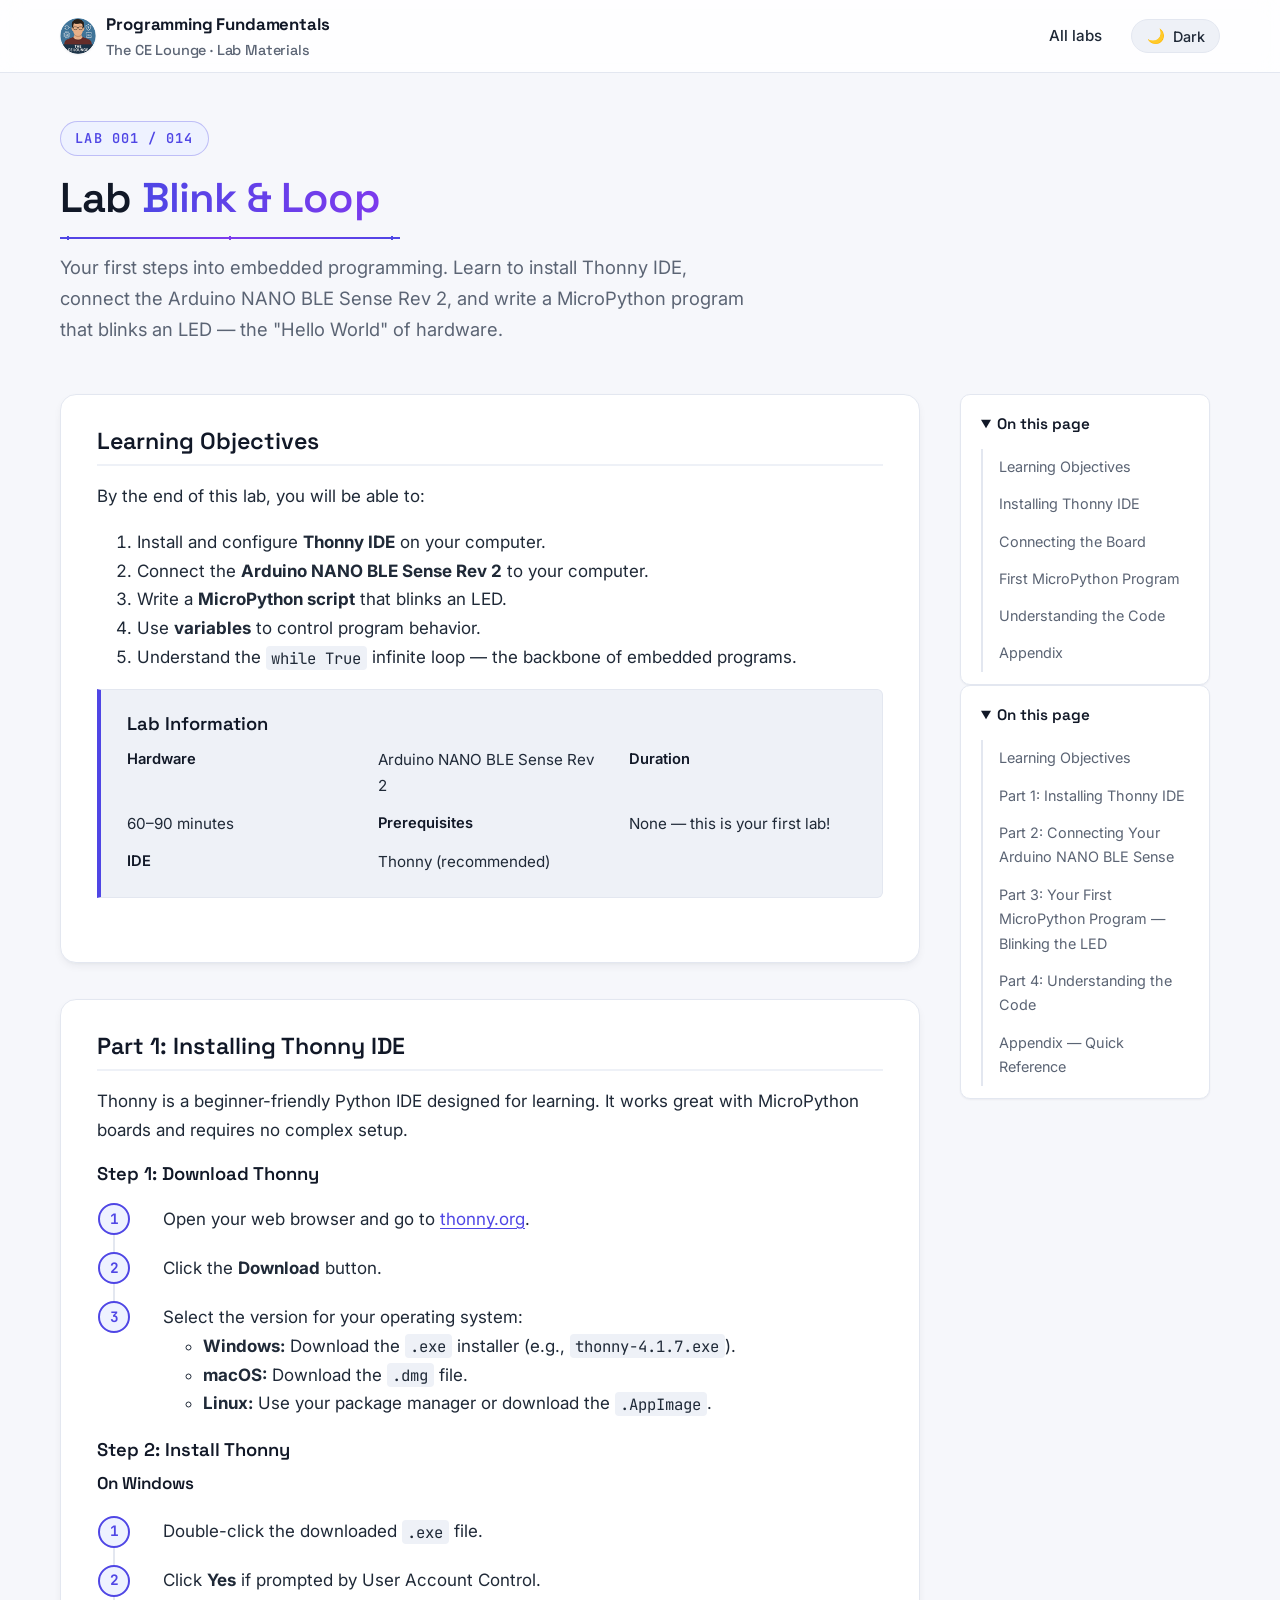
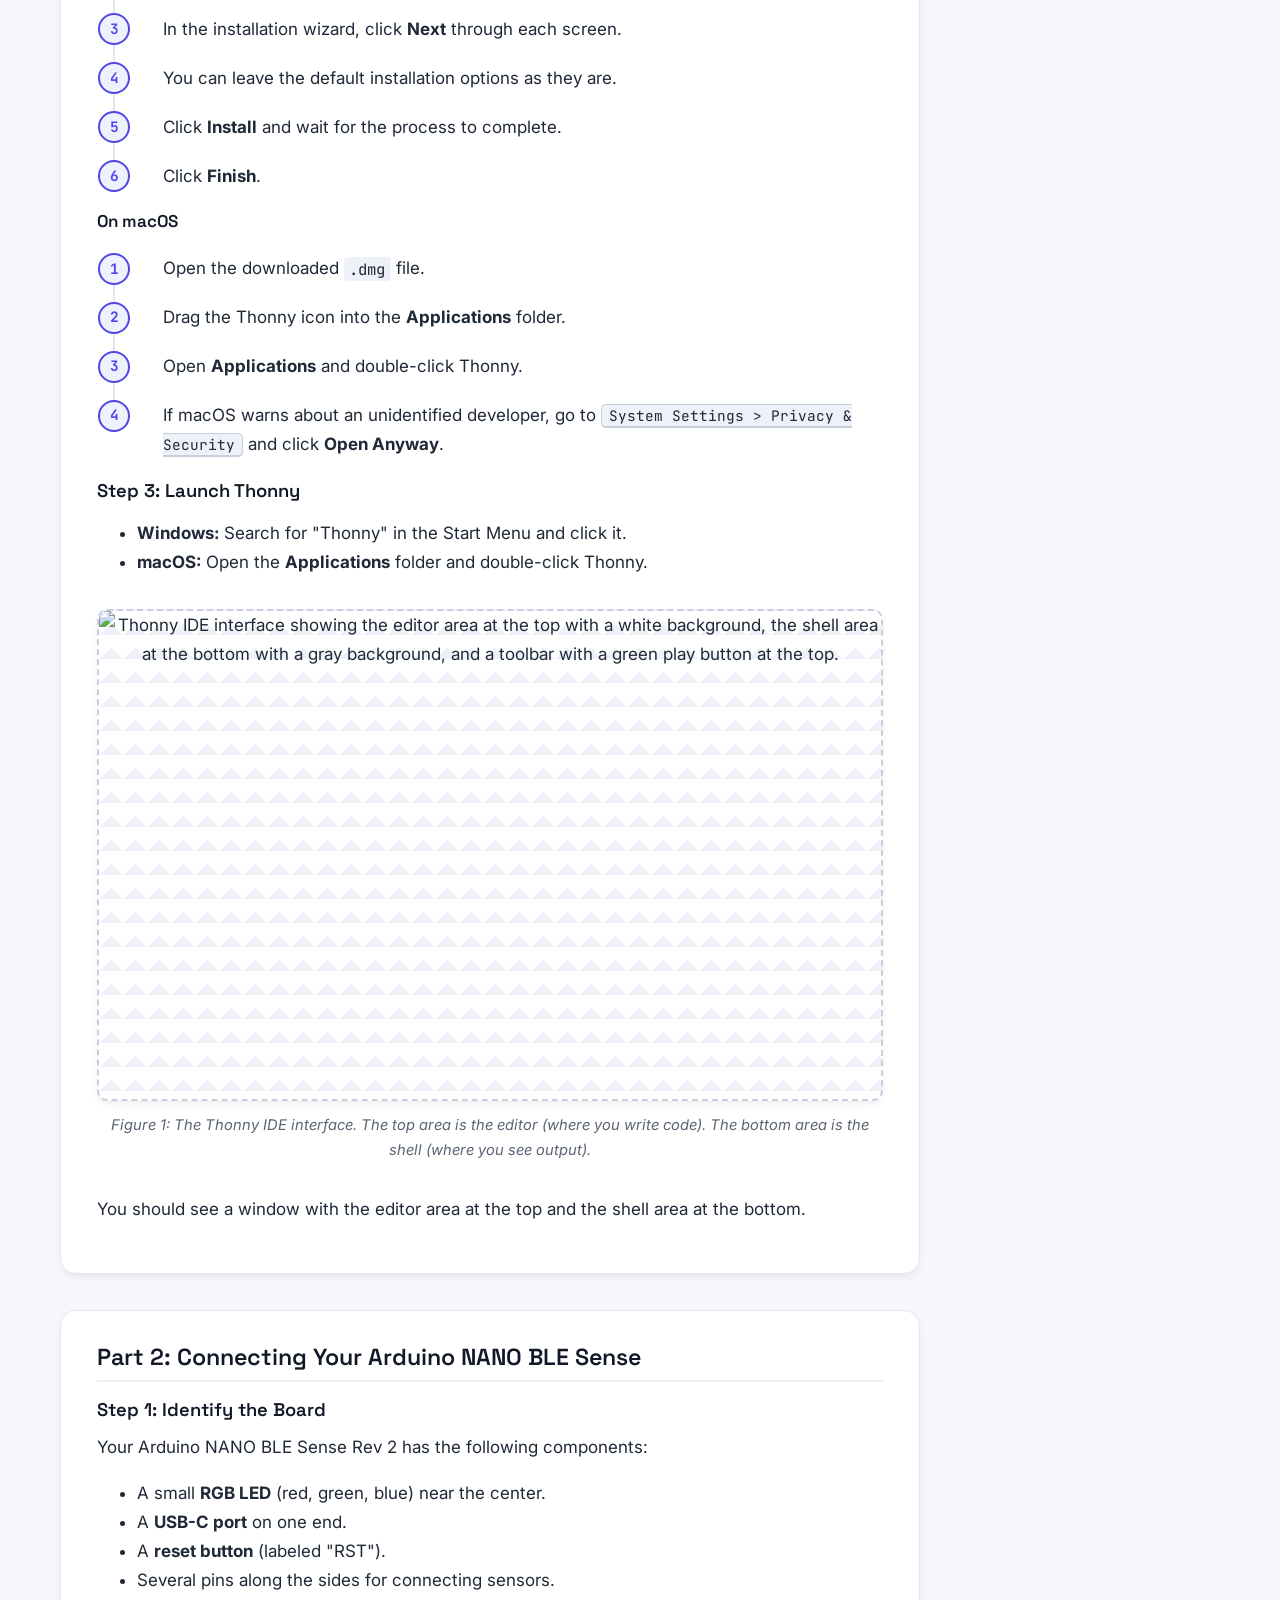
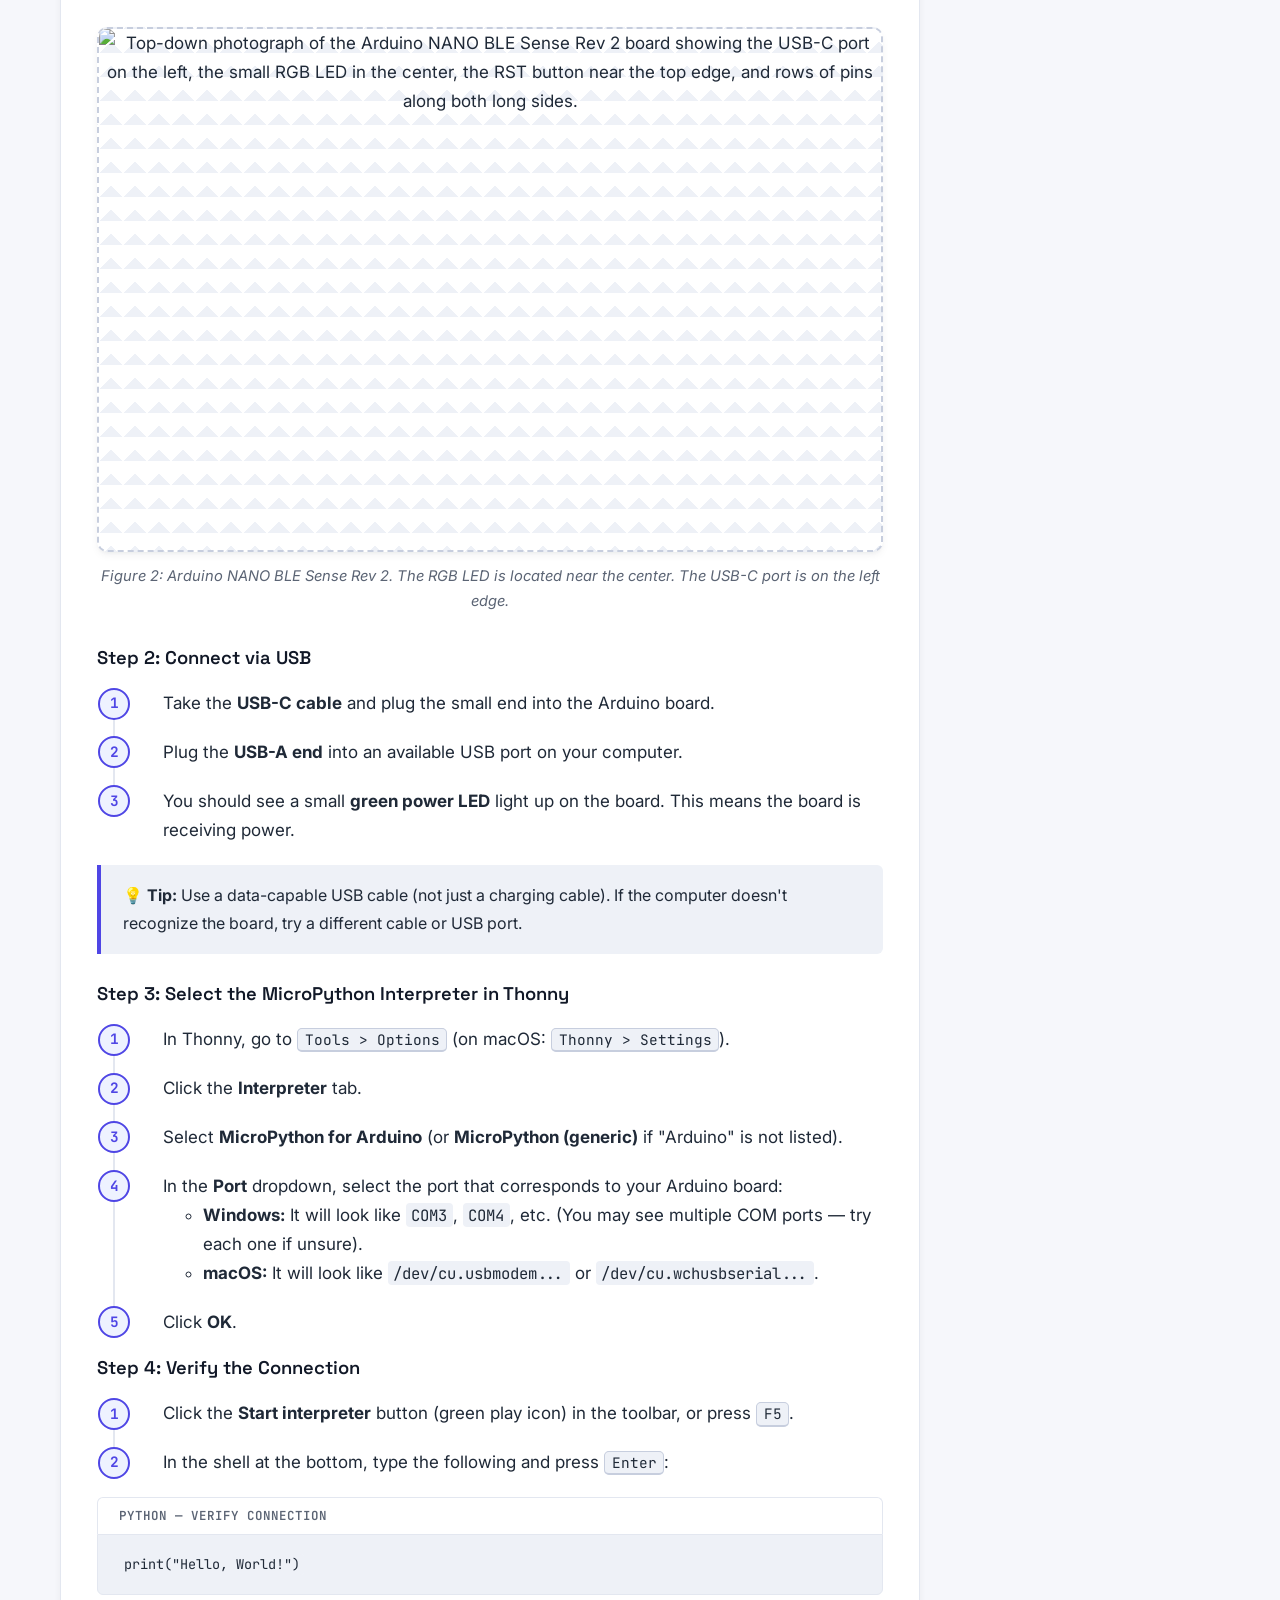
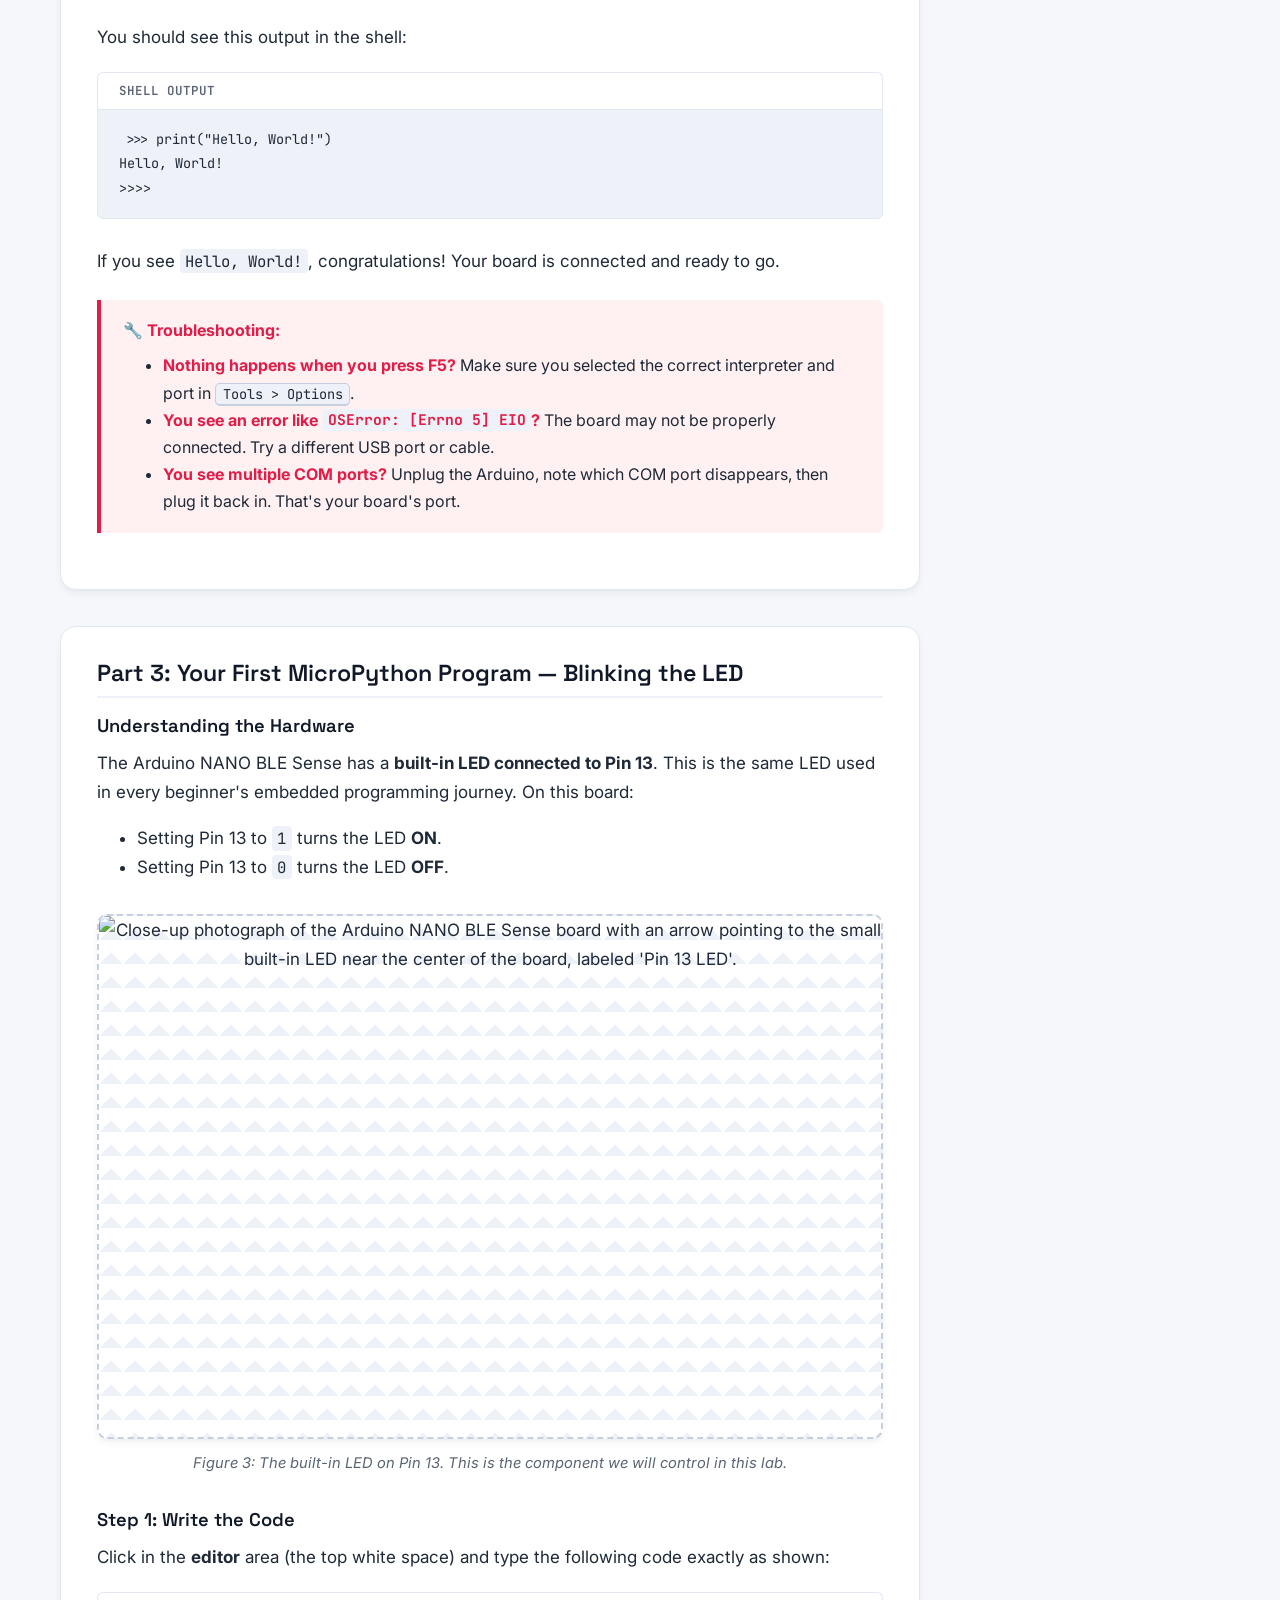
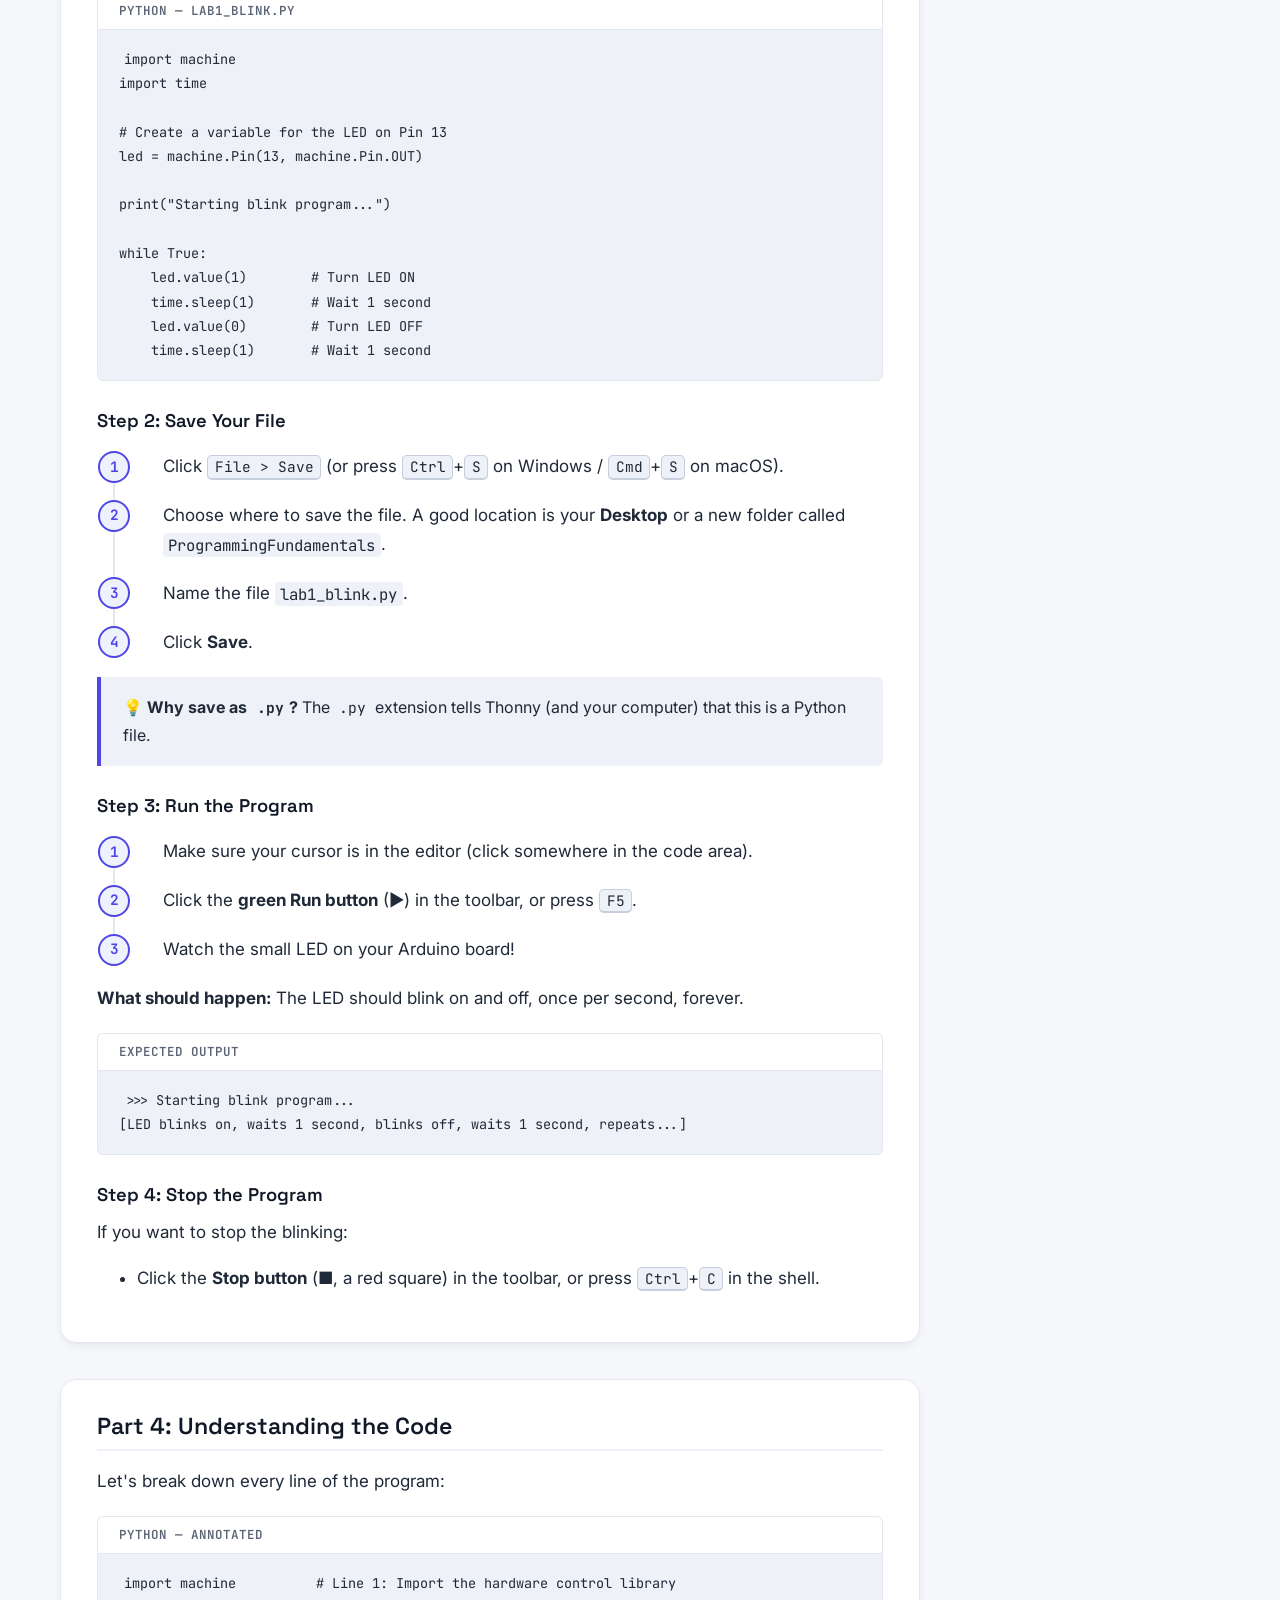
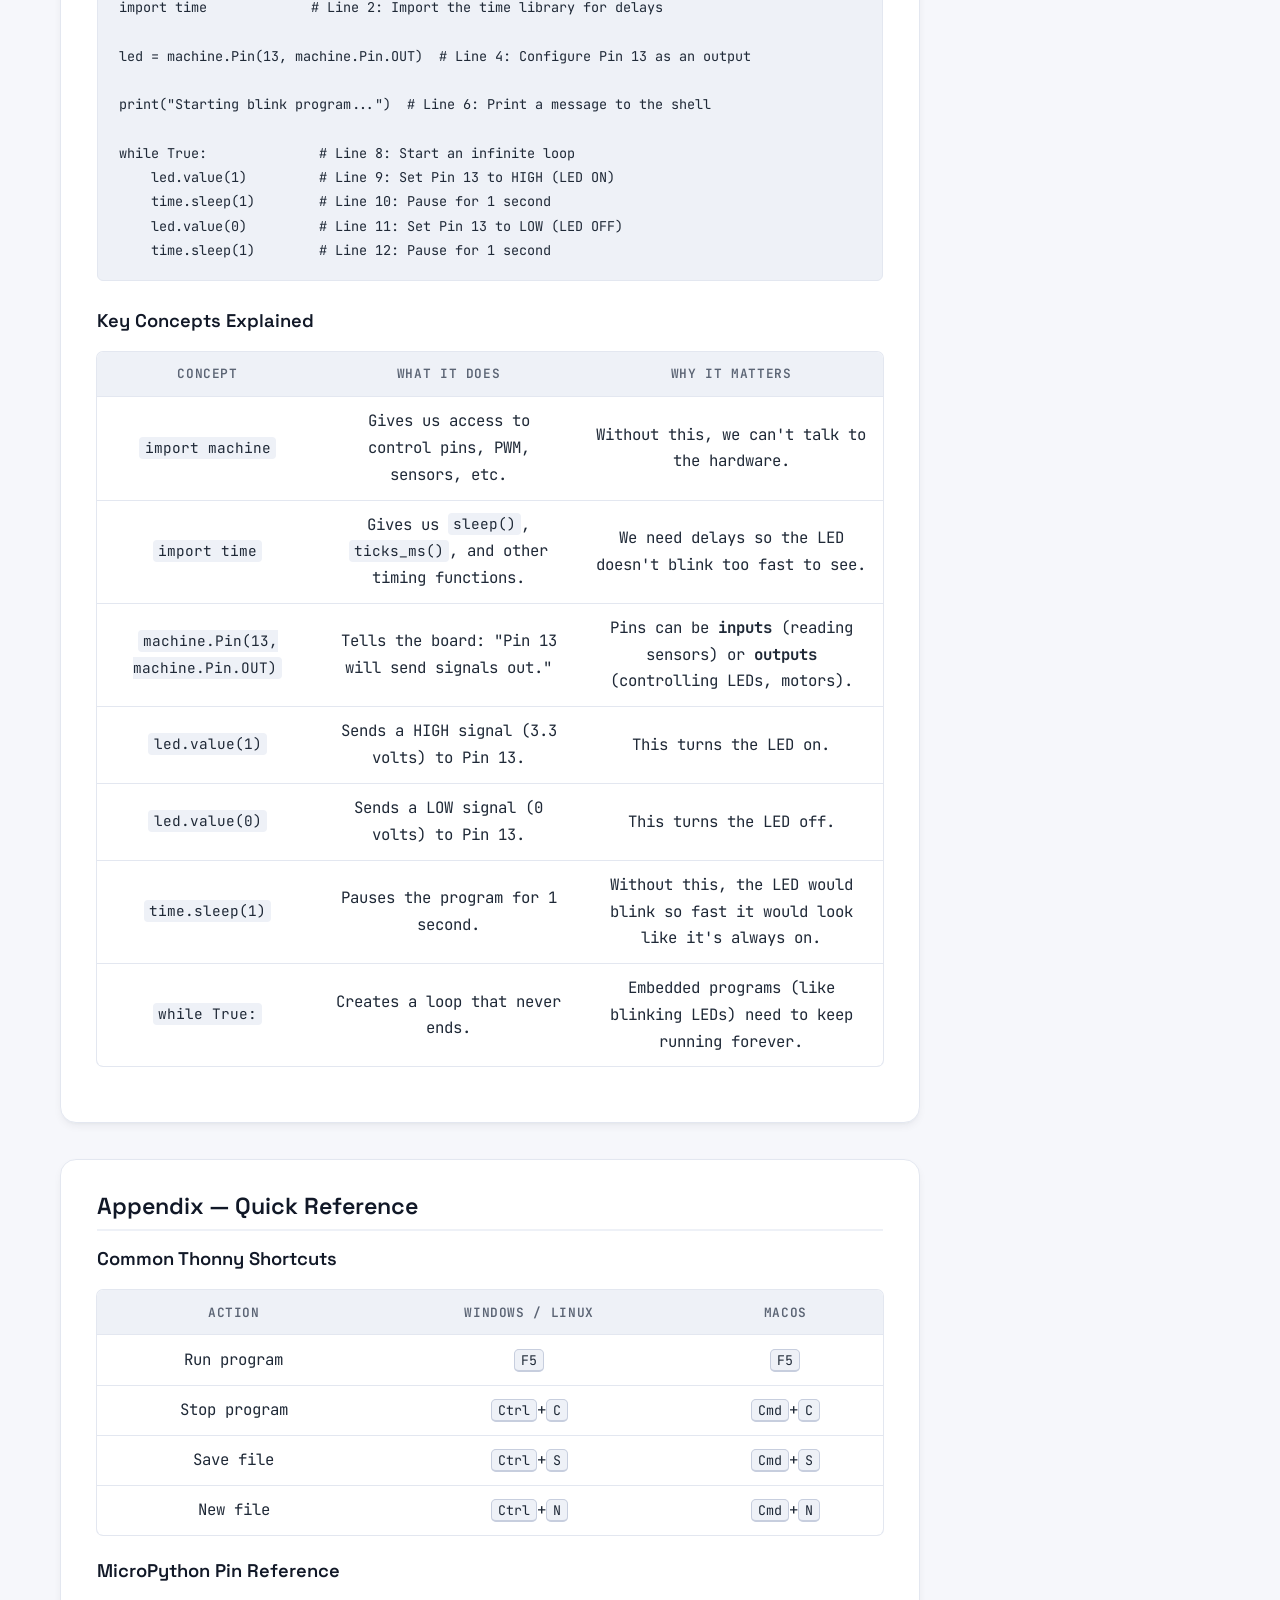
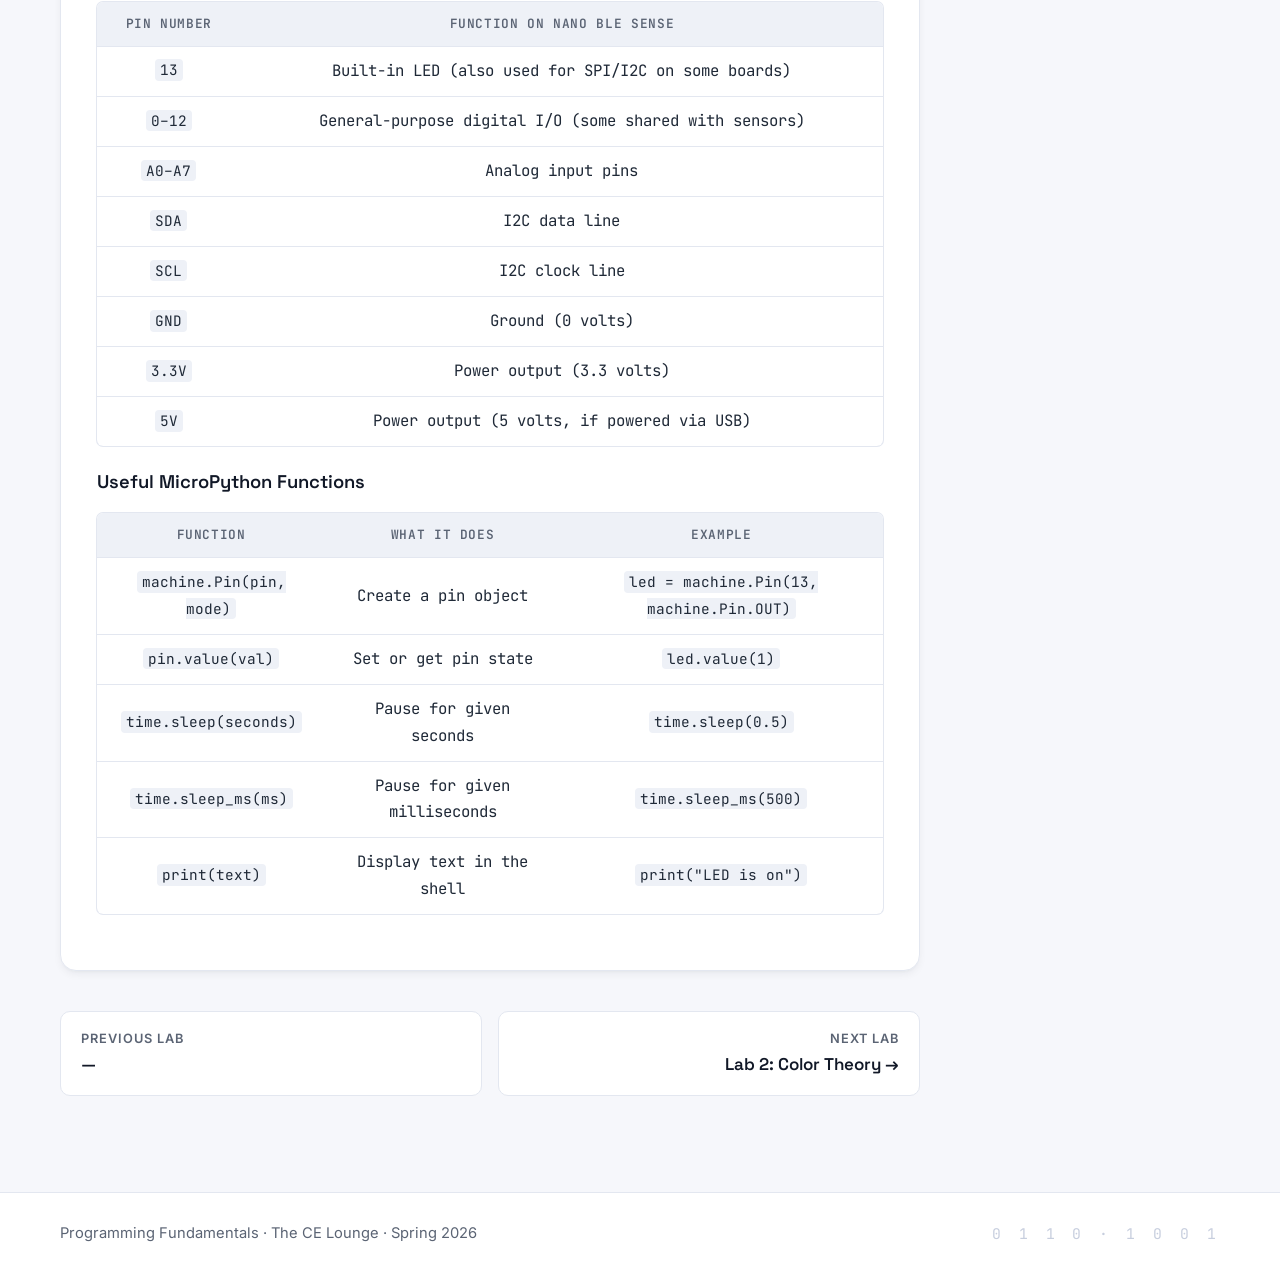
==== lessons/lab01-blink-loop/index.html @ d486a9f6 "Add files via upload" ====
<!DOCTYPE html>
<html lang="en">
<head>
    <meta charset="UTF-8">
    <meta name="viewport" content="width=device-width, initial-scale=1.0">

    <!-- PAGE METADATA — Edit these for each lab -->
    <title>Lab 1: Blink & Loop · Programming Fundamentals</title>
    <meta name="description" content="Learn to install Thonny IDE, connect the Arduino NANO BLE Sense, and write your first MicroPython program to blink an LED.">

    <!-- FONTS — Same as course site -->
    <link rel="icon" type="image/png" href="../../assets/images/favicon-32.png" sizes="32x32">
    <link rel="icon" type="image/png" href="../../assets/images/favicon-16.png" sizes="16x16">
    <link rel="apple-touch-icon" href="../../assets/images/apple-touch-icon.png">
    <link rel="preconnect" href="https://fonts.googleapis.com">
    <link rel="preconnect" href="https://fonts.gstatic.com" crossorigin>
    <link href="https://fonts.googleapis.com/css2?family=Space+Grotesk:wght@500;600;700&family=Inter:wght@400;500;600;700&family=JetBrains+Mono:wght@400;500;700&display=swap" rel="stylesheet">

    <!-- COURSE STYLESHEET — Two levels up from this file -->
    <link rel="stylesheet" href="../../assets/css/site.css">

    <!-- LAB-SPECIFIC STYLES — For images, videos, and lab-specific components -->
    <link rel="stylesheet" href="../../assets/css/lab-common.css">
    <link rel="stylesheet" href="lab-styles.css">

    <!-- COURSE SCRIPTS — Dark mode, TOC, scroll spy -->
    <script src="../../assets/js/site.js" defer></script>

    <!-- LAB-SPECIFIC SCRIPT — For interactive exercises -->
    <script src="../../assets/js/lab-common.js" defer></script>
</head>
<body>
    <!-- SKIP LINK — First focusable element for keyboard/screenreader users -->
    <a class="skip-link" href="#main-content">Skip to main content</a>

    <!-- SITE HEADER — Course branding and navigation -->
    <header class="site-header" role="banner">
        <div class="header-inner">
            <a class="brand" href="../../index.html" aria-label="Programming Fundamentals — Home">
                <img class="brand-mark" src="../../assets/images/logo-mark-64.png" alt="" width="36" height="36">
                <span>Programming Fundamentals<span class="brand-course">The CE Lounge · Lab Materials</span></span>
            </a>
            <nav class="site-nav" aria-label="Course">
                <ul>
                    <li><a href="../../index.html">All labs</a></li>
                </ul>
            </nav>
            <button type="button" class="theme-toggle" aria-pressed="false" aria-label="Switch to dark theme">🌙<span class="theme-label">Dark</span></button>
        </div>
    </header>

    <!-- HERO SECTION — Lesson title and introduction -->
    <div class="hero">
        <p class="eyebrow">
            <span aria-hidden="true">Lab 001 / 014</span>
            <span class="sr-only">Lab 1 of 14</span>
        </p>
        <h1>Lab <span class="accent">Blink &amp; Loop</span></h1>
        <hr class="trace-rule" aria-hidden="true">
        <p class="lede">Your first steps into embedded programming. Learn to install Thonny IDE, connect the Arduino NANO BLE Sense Rev 2, and write a MicroPython program that blinks an LED — the "Hello World" of hardware.</p>
    </div>

    <!-- MAIN PAGE GRID — Content + Table of Contents -->
    <div class="page-grid">
        <main id="main-content" class="content">

            <!-- ============================================================ -->
            <!-- SECTION 1: LEARNING OBJECTIVES                               -->
            <!-- ============================================================ -->
            <section id="objectives" class="section" aria-labelledby="objectives-heading">
                <h2 id="objectives-heading">Learning Objectives</h2>
                <p>By the end of this lab, you will be able to:</p>
                <ol>
                    <li>Install and configure <strong>Thonny IDE</strong> on your computer.</li>
                    <li>Connect the <strong>Arduino NANO BLE Sense Rev 2</strong> to your computer.</li>
                    <li>Write a <strong>MicroPython script</strong> that blinks an LED.</li>
                    <li>Use <strong>variables</strong> to control program behavior.</li>
                    <li>Understand the <code>while True</code> infinite loop — the backbone of embedded programs.</li>
                </ol>

                <!-- LAB META INFO CARD -->
                <div class="example-card" role="note" aria-label="Lab information">
                    <h3 id="lab-meta-heading">Lab Information</h3>
                    <dl class="lab-meta-list">
                        <dt>Hardware</dt>
                        <dd>Arduino NANO BLE Sense Rev 2</dd>
                        <dt>Duration</dt>
                        <dd>60–90 minutes</dd>
                        <dt>Prerequisites</dt>
                        <dd>None — this is your first lab!</dd>
                        <dt>IDE</dt>
                        <dd>Thonny (recommended)</dd>
                    </dl>
                </div>
            </section>

            <!-- ============================================================ -->
            <!-- SECTION 2: INSTALLING THONNY IDE                             -->
            <!-- ============================================================ -->
            <section id="install-thonny" class="section" aria-labelledby="install-heading">
                <h2 id="install-heading">Part 1: Installing Thonny IDE</h2>
                <p>Thonny is a beginner-friendly Python IDE designed for learning. It works great with MicroPython boards and requires no complex setup.</p>

                <h3 id="download-thonny">Step 1: Download Thonny</h3>
                <ol class="steps">
                    <li>Open your web browser and go to <a href="https://thonny.org/" target="_blank" rel="noopener noreferrer">thonny.org<span class="sr-only"> (opens in a new window)</span></a>.</li>
                    <li>Click the <strong>Download</strong> button.</li>
                    <li>Select the version for your operating system:
                        <ul>
                            <li><strong>Windows:</strong> Download the <code>.exe</code> installer (e.g., <code>thonny-4.1.7.exe</code>).</li>
                            <li><strong>macOS:</strong> Download the <code>.dmg</code> file.</li>
                            <li><strong>Linux:</strong> Use your package manager or download the <code>.AppImage</code>.</li>
                        </ul>
                    </li>
                </ol>

                <h3 id="install-thonny-steps">Step 2: Install Thonny</h3>

                <h4 id="install-windows">On Windows</h4>
                <ol class="steps">
                    <li>Double-click the downloaded <code>.exe</code> file.</li>
                    <li>Click <strong>Yes</strong> if prompted by User Account Control.</li>
                    <li>In the installation wizard, click <strong>Next</strong> through each screen.</li>
                    <li>You can leave the default installation options as they are.</li>
                    <li>Click <strong>Install</strong> and wait for the process to complete.</li>
                    <li>Click <strong>Finish</strong>.</li>
                </ol>

                <h4 id="install-macos">On macOS</h4>
                <ol class="steps">
                    <li>Open the downloaded <code>.dmg</code> file.</li>
                    <li>Drag the Thonny icon into the <strong>Applications</strong> folder.</li>
                    <li>Open <strong>Applications</strong> and double-click Thonny.</li>
                    <li>If macOS warns about an unidentified developer, go to <span class="ui-path">System Settings &gt; Privacy &amp; Security</span> and click <strong>Open Anyway</strong>.</li>
                </ol>

                <h3 id="launch-thonny">Step 3: Launch Thonny</h3>
                <ul>
                    <li><strong>Windows:</strong> Search for "Thonny" in the Start Menu and click it.</li>
                    <li><strong>macOS:</strong> Open the <strong>Applications</strong> folder and double-click Thonny.</li>
                </ul>

                <!-- IMAGE PROVISION: Thonny IDE screenshot -->
                <figure class="lab-figure" role="group" aria-labelledby="thonny-screenshot-caption">
                    <img src="" data-suggested-filename="assets/images/thonny-interface.png" 
                         alt="Thonny IDE interface showing the editor area at the top with a white background, the shell area at the bottom with a gray background, and a toolbar with a green play button at the top."
                         width="800" height="500"
                         loading="lazy">
                    <figcaption id="thonny-screenshot-caption">
                        Figure 1: The Thonny IDE interface. The top area is the editor (where you write code). The bottom area is the shell (where you see output).
                    </figcaption>
                </figure>

                <p>You should see a window with the editor area at the top and the shell area at the bottom.</p>
            </section>

            <!-- ============================================================ -->
            <!-- SECTION 3: CONNECTING THE ARDUINO BOARD                      -->
            <!-- ============================================================ -->
            <section id="connect-board" class="section" aria-labelledby="connect-heading">
                <h2 id="connect-heading">Part 2: Connecting Your Arduino NANO BLE Sense</h2>

                <h3 id="identify-board">Step 1: Identify the Board</h3>
                <p>Your Arduino NANO BLE Sense Rev 2 has the following components:</p>
                <ul>
                    <li>A small <strong>RGB LED</strong> (red, green, blue) near the center.</li>
                    <li>A <strong>USB-C port</strong> on one end.</li>
                    <li>A <strong>reset button</strong> (labeled "RST").</li>
                    <li>Several pins along the sides for connecting sensors.</li>
                </ul>

                <!-- IMAGE PROVISION: Arduino board photo -->
                <figure class="lab-figure" role="group" aria-labelledby="board-photo-caption">
                    <img src="" data-suggested-filename="assets/images/arduino-nano-ble-sense.jpg" 
                         alt="Top-down photograph of the Arduino NANO BLE Sense Rev 2 board showing the USB-C port on the left, the small RGB LED in the center, the RST button near the top edge, and rows of pins along both long sides."
                         width="600" height="400"
                         loading="lazy">
                    <figcaption id="board-photo-caption">
                        Figure 2: Arduino NANO BLE Sense Rev 2. The RGB LED is located near the center. The USB-C port is on the left edge.
                    </figcaption>
                </figure>

                <h3 id="connect-usb">Step 2: Connect via USB</h3>
                <ol class="steps">
                    <li>Take the <strong>USB-C cable</strong> and plug the small end into the Arduino board.</li>
                    <li>Plug the <strong>USB-A end</strong> into an available USB port on your computer.</li>
                    <li>You should see a small <strong>green power LED</strong> light up on the board. This means the board is receiving power.</li>
                </ol>

                <!-- TIP CALLOUT -->
                <div class="instructions" role="note" aria-label="Tip">
                    <strong>💡 Tip:</strong> Use a data-capable USB cable (not just a charging cable). If the computer doesn't recognize the board, try a different cable or USB port.
                </div>

                <h3 id="select-interpreter">Step 3: Select the MicroPython Interpreter in Thonny</h3>
                <ol class="steps">
                    <li>In Thonny, go to <span class="ui-path">Tools &gt; Options</span> (on macOS: <span class="ui-path">Thonny &gt; Settings</span>).</li>
                    <li>Click the <strong>Interpreter</strong> tab.</li>
                    <li>Select <strong>MicroPython for Arduino</strong> (or <strong>MicroPython (generic)</strong> if "Arduino" is not listed).</li>
                    <li>In the <strong>Port</strong> dropdown, select the port that corresponds to your Arduino board:
                        <ul>
                            <li><strong>Windows:</strong> It will look like <code>COM3</code>, <code>COM4</code>, etc. (You may see multiple COM ports — try each one if unsure).</li>
                            <li><strong>macOS:</strong> It will look like <code>/dev/cu.usbmodem...</code> or <code>/dev/cu.wchusbserial...</code>.</li>
                        </ul>
                    </li>
                    <li>Click <strong>OK</strong>.</li>
                </ol>

                <h3 id="verify-connection">Step 4: Verify the Connection</h3>
                <ol class="steps">
                    <li>Click the <strong>Start interpreter</strong> button (green play icon) in the toolbar, or press <span class="kbd">F5</span>.</li>
                    <li>In the shell at the bottom, type the following and press <span class="kbd">Enter</span>:</li>
                </ol>

                <!-- CODE BLOCK: Verification test -->
                <div class="code-block">
                    <span class="code-caption">Python — Verify Connection</span>
                    <pre><code>print("Hello, World!")</code></pre>
                </div>

                <p>You should see this output in the shell:</p>

                <div class="code-block">
                    <span class="code-caption">Shell Output</span>
                    <pre><code>>>> print("Hello, World!")
Hello, World!
>>>></code></pre>
                </div>

                <p>If you see <code>Hello, World!</code>, congratulations! Your board is connected and ready to go.</p>

                <!-- TROUBLESHOOTING CALLOUT -->
                <div class="callout-warning" role="alert" aria-label="Troubleshooting tips">
                    <strong>🔧 Troubleshooting:</strong>
                    <ul style="margin-top: 0.5rem; margin-bottom: 0;">
                        <li><strong>Nothing happens when you press F5?</strong> Make sure you selected the correct interpreter and port in <span class="ui-path">Tools &gt; Options</span>.</li>
                        <li><strong>You see an error like <code>OSError: [Errno 5] EIO</code>?</strong> The board may not be properly connected. Try a different USB port or cable.</li>
                        <li><strong>You see multiple COM ports?</strong> Unplug the Arduino, note which COM port disappears, then plug it back in. That's your board's port.</li>
                    </ul>
                </div>
            </section>

            <!-- ============================================================ -->
            <!-- SECTION 4: YOUR FIRST MICROPYTHON PROGRAM                    -->
            <!-- ============================================================ -->
            <section id="first-program" class="section" aria-labelledby="first-program-heading">
                <h2 id="first-program-heading">Part 3: Your First MicroPython Program — Blinking the LED</h2>

                <h3 id="understand-hardware">Understanding the Hardware</h3>
                <p>The Arduino NANO BLE Sense has a <strong>built-in LED connected to Pin 13</strong>. This is the same LED used in every beginner's embedded programming journey. On this board:</p>
                <ul>
                    <li>Setting Pin 13 to <code>1</code> turns the LED <strong>ON</strong>.</li>
                    <li>Setting Pin 13 to <code>0</code> turns the LED <strong>OFF</strong>.</li>
                </ul>

                <!-- IMAGE PROVISION: Pin 13 LED location -->
                <figure class="lab-figure" role="group" aria-labelledby="led-pin-caption">
                    <img src="" data-suggested-filename="assets/images/led-pin13-closeup.jpg" 
                         alt="Close-up photograph of the Arduino NANO BLE Sense board with an arrow pointing to the small built-in LED near the center of the board, labeled 'Pin 13 LED'."
                         width="600" height="400"
                         loading="lazy">
                    <figcaption id="led-pin-caption">
                        Figure 3: The built-in LED on Pin 13. This is the component we will control in this lab.
                    </figcaption>
                </figure>

                <h3 id="write-code">Step 1: Write the Code</h3>
                <p>Click in the <strong>editor</strong> area (the top white space) and type the following code exactly as shown:</p>

                <!-- CODE BLOCK: Basic blink program -->
                <div class="code-block">
                    <span class="code-caption">Python — lab1_blink.py</span>
                    <pre><code>import machine
import time

# Create a variable for the LED on Pin 13
led = machine.Pin(13, machine.Pin.OUT)

print("Starting blink program...")

while True:
    led.value(1)        # Turn LED ON
    time.sleep(1)       # Wait 1 second
    led.value(0)        # Turn LED OFF
    time.sleep(1)       # Wait 1 second</code></pre>
                </div>

                <h3 id="save-file">Step 2: Save Your File</h3>
                <ol class="steps">
                    <li>Click <span class="ui-path">File &gt; Save</span> (or press <span class="kbd">Ctrl</span>+<span class="kbd">S</span> on Windows / <span class="kbd">Cmd</span>+<span class="kbd">S</span> on macOS).</li>
                    <li>Choose where to save the file. A good location is your <strong>Desktop</strong> or a new folder called <code>ProgrammingFundamentals</code>.</li>
                    <li>Name the file <code>lab1_blink.py</code>.</li>
                    <li>Click <strong>Save</strong>.</li>
                </ol>

                <div class="instructions" role="note" aria-label="Why save as .py">
                    <strong>💡 Why save as <code>.py</code>?</strong> The <code>.py</code> extension tells Thonny (and your computer) that this is a Python file.
                </div>

                <h3 id="run-program">Step 3: Run the Program</h3>
                <ol class="steps">
                    <li>Make sure your cursor is in the editor (click somewhere in the code area).</li>
                    <li>Click the <strong>green Run button</strong> (▶) in the toolbar, or press <span class="kbd">F5</span>.</li>
                    <li>Watch the small LED on your Arduino board!</li>
                </ol>

                <p><strong>What should happen:</strong> The LED should blink on and off, once per second, forever.</p>

                <div class="code-block">
                    <span class="code-caption">Expected Output</span>
                    <pre><code>>>> Starting blink program...
[LED blinks on, waits 1 second, blinks off, waits 1 second, repeats...]</code></pre>
                </div>

                <h3 id="stop-program">Step 4: Stop the Program</h3>
                <p>If you want to stop the blinking:</p>
                <ul>
                    <li>Click the <strong>Stop button</strong> (■, a red square) in the toolbar, or press <span class="kbd">Ctrl</span>+<span class="kbd">C</span> in the shell.</li>
                </ul>
            </section>

            <!-- ============================================================ -->
            <!-- SECTION 5: UNDERSTANDING THE CODE                            -->
            <!-- ============================================================ -->
            <section id="understand-code" class="section" aria-labelledby="understand-code-heading">
                <h2 id="understand-code-heading">Part 4: Understanding the Code</h2>
                <p>Let's break down every line of the program:</p>

                <!-- CODE BLOCK: Annotated code -->
                <div class="code-block">
                    <span class="code-caption">Python — Annotated</span>
                    <pre><code>import machine          # Line 1: Import the hardware control library
import time             # Line 2: Import the time library for delays

led = machine.Pin(13, machine.Pin.OUT)  # Line 4: Configure Pin 13 as an output

print("Starting blink program...")  # Line 6: Print a message to the shell

while True:              # Line 8: Start an infinite loop
    led.value(1)         # Line 9: Set Pin 13 to HIGH (LED ON)
    time.sleep(1)        # Line 10: Pause for 1 second
    led.value(0)         # Line 11: Set Pin 13 to LOW (LED OFF)
    time.sleep(1)        # Line 12: Pause for 1 second</code></pre>
                </div>

                <h3 id="key-concepts">Key Concepts Explained</h3>

                <!-- TABLE: Key concepts -->
                <div class="table-responsive" role="region" aria-label="Key concepts table">
                    <table class="tt-table" summary="Explanation of key MicroPython concepts used in the blink program">
                        <thead>
                            <tr>
                                <th scope="col">Concept</th>
                                <th scope="col">What It Does</th>
                                <th scope="col">Why It Matters</th>
                            </tr>
                        </thead>
                        <tbody>
                            <tr>
                                <td><code>import machine</code></td>
                                <td>Gives us access to control pins, PWM, sensors, etc.</td>
                                <td>Without this, we can't talk to the hardware.</td>
                            </tr>
                            <tr>
                                <td><code>import time</code></td>
                                <td>Gives us <code>sleep()</code>, <code>ticks_ms()</code>, and other timing functions.</td>
                                <td>We need delays so the LED doesn't blink too fast to see.</td>
                            </tr>
                            <tr>
                                <td><code>machine.Pin(13, machine.Pin.OUT)</code></td>
                                <td>Tells the board: "Pin 13 will send signals out."</td>
                                <td>Pins can be <strong>inputs</strong> (reading sensors) or <strong>outputs</strong> (controlling LEDs, motors).</td>
                            </tr>
                            <tr>
                                <td><code>led.value(1)</code></td>
                                <td>Sends a HIGH signal (3.3 volts) to Pin 13.</td>
                                <td>This turns the LED on.</td>
                            </tr>
                            <tr>
                                <td><code>led.value(0)</code></td>
                                <td>Sends a LOW signal (0 volts) to Pin 13.</td>
                                <td>This turns the LED off.</td>
                            </tr>
                            <tr>
                                <td><code>time.sleep(1)</code></td>
                                <td>Pauses the program for 1 second.</td>
                                <td>Without this, the LED would blink so fast it would look like it's always on.</td>
                            </tr>
                            <tr>
                                <td><code>while True:</code></td>
                                <td>Creates a loop that never ends.</td>
                                <td>Embedded programs (like blinking LEDs) need to keep running forever.</td>
                            </tr>
                        </tbody>
                    </table>
                </div>
            </section>

            <!-- ============================================================ -->
            <!-- SECTION 6: APPENDIX                                          -->
            <!-- ============================================================ -->
            <section id="appendix" class="section" aria-labelledby="appendix-heading">
                <h2 id="appendix-heading">Appendix — Quick Reference</h2>

                <h3 id="thonny-shortcuts">Common Thonny Shortcuts</h3>
                <div class="table-responsive" role="region" aria-label="Thonny shortcuts table">
                    <table class="tt-table" summary="Keyboard shortcuts for common Thonny actions">
                        <thead>
                            <tr>
                                <th scope="col">Action</th>
                                <th scope="col">Windows / Linux</th>
                                <th scope="col">macOS</th>
                            </tr>
                        </thead>
                        <tbody>
                            <tr>
                                <td>Run program</td>
                                <td><span class="kbd">F5</span></td>
                                <td><span class="kbd">F5</span></td>
                            </tr>
                            <tr>
                                <td>Stop program</td>
                                <td><span class="kbd">Ctrl</span>+<span class="kbd">C</span></td>
                                <td><span class="kbd">Cmd</span>+<span class="kbd">C</span></td>
                            </tr>
                            <tr>
                                <td>Save file</td>
                                <td><span class="kbd">Ctrl</span>+<span class="kbd">S</span></td>
                                <td><span class="kbd">Cmd</span>+<span class="kbd">S</span></td>
                            </tr>
                            <tr>
                                <td>New file</td>
                                <td><span class="kbd">Ctrl</span>+<span class="kbd">N</span></td>
                                <td><span class="kbd">Cmd</span>+<span class="kbd">N</span></td>
                            </tr>
                        </tbody>
                    </table>
                </div>

                <h3 id="pin-reference">MicroPython Pin Reference</h3>
                <div class="table-responsive" role="region" aria-label="Pin reference table">
                    <table class="tt-table" summary="Pin reference for Arduino NANO BLE Sense Rev 2">
                        <thead>
                            <tr>
                                <th scope="col">Pin Number</th>
                                <th scope="col">Function on NANO BLE Sense</th>
                            </tr>
                        </thead>
                        <tbody>
                            <tr>
                                <td><code>13</code></td>
                                <td>Built-in LED (also used for SPI/I2C on some boards)</td>
                            </tr>
                            <tr>
                                <td><code>0–12</code></td>
                                <td>General-purpose digital I/O (some shared with sensors)</td>
                            </tr>
                            <tr>
                                <td><code>A0–A7</code></td>
                                <td>Analog input pins</td>
                            </tr>
                            <tr>
                                <td><code>SDA</code></td>
                                <td>I2C data line</td>
                            </tr>
                            <tr>
                                <td><code>SCL</code></td>
                                <td>I2C clock line</td>
                            </tr>
                            <tr>
                                <td><code>GND</code></td>
                                <td>Ground (0 volts)</td>
                            </tr>
                            <tr>
                                <td><code>3.3V</code></td>
                                <td>Power output (3.3 volts)</td>
                            </tr>
                            <tr>
                                <td><code>5V</code></td>
                                <td>Power output (5 volts, if powered via USB)</td>
                            </tr>
                        </tbody>
                    </table>
                </div>

                <h3 id="useful-functions">Useful MicroPython Functions</h3>
                <div class="table-responsive" role="region" aria-label="Useful functions table">
                    <table class="tt-table" summary="Commonly used MicroPython functions">
                        <thead>
                            <tr>
                                <th scope="col">Function</th>
                                <th scope="col">What It Does</th>
                                <th scope="col">Example</th>
                            </tr>
                        </thead>
                        <tbody>
                            <tr>
                                <td><code>machine.Pin(pin, mode)</code></td>
                                <td>Create a pin object</td>
                                <td><code>led = machine.Pin(13, machine.Pin.OUT)</code></td>
                            </tr>
                            <tr>
                                <td><code>pin.value(val)</code></td>
                                <td>Set or get pin state</td>
                                <td><code>led.value(1)</code></td>
                            </tr>
                            <tr>
                                <td><code>time.sleep(seconds)</code></td>
                                <td>Pause for given seconds</td>
                                <td><code>time.sleep(0.5)</code></td>
                            </tr>
                            <tr>
                                <td><code>time.sleep_ms(ms)</code></td>
                                <td>Pause for given milliseconds</td>
                                <td><code>time.sleep_ms(500)</code></td>
                            </tr>
                            <tr>
                                <td><code>print(text)</code></td>
                                <td>Display text in the shell</td>
                                <td><code>print("LED is on")</code></td>
                            </tr>
                        </tbody>
                    </table>
                </div>
            </section>

            <!-- LESSON PAGER — Previous / Next navigation -->
            <nav class="pager" aria-label="Lab navigation">
                <a class="pager-prev" href="#" aria-disabled="true" aria-label="No previous lab (this is the first lab)">
                    <span class="pager-label">Previous lab</span>
                    <span class="pager-title">—</span>
                </a>
                <a class="pager-next" href="../lab02-color-theory/index.html" aria-label="Go to Lab 2: Color Theory">
                    <span class="pager-label">Next lab</span>
                    <span class="pager-title">Lab 2: Color Theory →</span>
                </a>
            </nav>
        </main>

        <!-- TABLE OF CONTENTS — "On this page" menu -->
        <aside class="toc" data-toc aria-label="On this page">
            <details open>
                <summary>On this page</summary>
                <nav aria-label="Table of contents">
                    <ul>
                        <li><a href="#objectives">Learning Objectives</a></li>
                        <li><a href="#install-thonny">Installing Thonny IDE</a></li>
                        <li><a href="#connect-board">Connecting the Board</a></li>
                        <li><a href="#first-program">First MicroPython Program</a></li>
                        <li><a href="#understand-code">Understanding the Code</a></li>
                        <li><a href="#appendix">Appendix</a></li>
                    </ul>
                </nav>
            </details>
        </aside>
    </div>

    <!-- SITE FOOTER -->
    <footer class="site-footer" role="contentinfo">
        <div class="footer-inner">
            <p>Programming Fundamentals · The CE Lounge · Spring 2026</p>
            <p class="bits" aria-hidden="true">0 1 1 0 · 1 0 0 1</p>
        </div>
    </footer>
</body>
</html>
---- assets/css/site.css ----
/* ============================================================
   COURSE DESIGN SYSTEM  —  site.css
   One stylesheet shared by every course and lesson page.
   Identity: "circuit paper" — calm slate paper, signal-indigo
   accent, monospace bits, binary lesson numbering.
   Fonts: Space Grotesk (display) · Inter (body) · JetBrains Mono (code)
   ============================================================ */

/* ------------------------------------------------------------
   1. DESIGN TOKENS
   Legacy variable names (--primary-color, --accent-color, …)
   are kept because lesson scripts reference them inline.
   ------------------------------------------------------------ */
:root {
    color-scheme: light;

    /* Brand */
    --primary-color: #4f46e5;        /* signal indigo */
    --primary-hover: #4338ca;
    --primary-soft:  #eef2ff;
    --accent-color:  #059669;        /* logic green — HIGH / correct */
    --accent-soft:   #ecfdf5;
    --error-color:   #e11d48;        /* rose — LOW / incorrect */
    --error-soft:    #fff1f2;
    --grad-a: #4f46e5;
    --grad-b: #7c3aed;

    /* Surfaces & ink */
    --bg-color:      #f6f7fb;
    --card-bg:       #ffffff;
    --code-bg:       #eef1f7;
    --text-main:     #1f2937;
    --text-heading:  #111827;
    --text-muted:    #5b6474;        /* ≥ 4.5:1 on card-bg */
    --border-color:  #e3e7f0;
    --border-strong: #c7cede;

    /* Elevation */
    --shadow-sm: 0 1px 2px rgba(17, 24, 39, .05);
    --shadow-md: 0 4px 10px -2px rgba(17, 24, 39, .07), 0 2px 4px -2px rgba(17, 24, 39, .05);
    --shadow-lg: 0 14px 30px -10px rgba(49, 46, 129, .18);

    /* Type */
    --font-display: 'Space Grotesk', 'Inter', system-ui, sans-serif;
    --font-body:    'Inter', system-ui, -apple-system, 'Segoe UI', Roboto, sans-serif;
    --font-mono:    'JetBrains Mono', ui-monospace, 'SF Mono', Consolas, monospace;

    /* Motion & shape */
    --transition-smooth: all .25s cubic-bezier(.4, 0, .2, 1);
    --radius-sm: 6px;
    --radius-md: 10px;
    --radius-lg: 16px;

    /* Layout */
    --content-max: 860px;
    --page-max: 1200px;
    --header-h: 64px;
}

[data-theme="dark"] {
    color-scheme: dark;

    --primary-color: #818cf8;
    --primary-hover: #a5b4fc;
    --primary-soft:  #26264d;
    --accent-color:  #34d399;
    --accent-soft:   #0b2e23;
    --error-color:   #fb7185;
    --error-soft:    #3b101c;
    --grad-a: #818cf8;
    --grad-b: #a78bfa;

    --bg-color:      #0f1320;
    --card-bg:       #171c2c;
    --code-bg:       #1f2537;
    --text-main:     #d4d9e6;
    --text-heading:  #f1f3f9;
    --text-muted:    #98a1b6;
    --border-color:  #2a3147;
    --border-strong: #3b4460;

    --shadow-sm: 0 1px 2px rgba(0, 0, 0, .4);
    --shadow-md: 0 4px 10px -2px rgba(0, 0, 0, .5);
    --shadow-lg: 0 14px 30px -10px rgba(0, 0, 0, .6);
}

/* ------------------------------------------------------------
   2. BASE
   ------------------------------------------------------------ */
*, *::before, *::after { box-sizing: border-box; }

html { scroll-behavior: smooth; scroll-padding-top: calc(var(--header-h) + 16px); }

body {
    margin: 0;
    font-family: var(--font-body);
    font-size: 1.0625rem;
    line-height: 1.7;
    color: var(--text-main);
    background-color: var(--bg-color);
    -webkit-font-smoothing: antialiased;
}

h1, h2, h3, h4 {
    font-family: var(--font-display);
    color: var(--text-heading);
    font-weight: 600;
    line-height: 1.25;
    margin-top: 0;
}

h1 { font-size: clamp(1.9rem, 4vw, 2.6rem); letter-spacing: -.02em; margin-bottom: .5rem; }
h2 { font-size: 1.45rem; margin-bottom: 1rem; padding-bottom: .5rem; border-bottom: 2px solid var(--code-bg); }
h3 { font-size: 1.15rem; margin-bottom: .75rem; }

p { margin-top: 0; }

a { color: var(--primary-color); text-underline-offset: 3px; }
a:hover { color: var(--primary-hover); }

img { max-width: 100%; height: auto; }

code, pre, .mono { font-family: var(--font-mono); }
code { background: var(--code-bg); border-radius: 4px; padding: .1em .35em; font-size: .92em; }
pre  { background: var(--code-bg); border-radius: var(--radius-sm); padding: 1rem 1.25rem; overflow-x: auto; }

::selection { background: var(--primary-color); color: #fff; }

/* Visible keyboard focus everywhere */
:focus-visible {
    outline: 3px solid var(--primary-color);
    outline-offset: 2px;
    border-radius: 4px;
}

/* Screen-reader-only utility */
.sr-only {
    position: absolute; width: 1px; height: 1px;
    padding: 0; margin: -1px; overflow: hidden;
    clip: rect(0, 0, 0, 0); white-space: nowrap; border: 0;
}

/* Skip link — first focusable element on every page */
.skip-link {
    position: absolute; left: 1rem; top: -100px; z-index: 200;
    background: var(--primary-color); color: #fff;
    padding: .75rem 1.25rem; border-radius: 0 0 var(--radius-sm) var(--radius-sm);
    font-weight: 600; text-decoration: none;
    transition: top .2s ease;
}
.skip-link:focus { top: 0; color: #fff; }

/* ------------------------------------------------------------
   3. SITE HEADER
   ------------------------------------------------------------ */
.site-header {
    position: sticky; top: 0; z-index: 100;
    min-height: var(--header-h);
    display: flex; align-items: center;
    backdrop-filter: blur(12px);
    -webkit-backdrop-filter: blur(12px);
    background: color-mix(in srgb, var(--card-bg) 82%, transparent);
    border-bottom: 1px solid var(--border-color);
}
@supports not (background: color-mix(in srgb, red 50%, blue)) {
    .site-header { background: var(--card-bg); }
}

.header-inner {
    width: 100%; max-width: var(--page-max);
    margin: 0 auto; padding: .6rem 1.25rem;
    display: flex; align-items: center; gap: 1rem; flex-wrap: wrap;
}

.brand {
    display: flex; align-items: center; gap: .65rem;
    text-decoration: none; color: var(--text-heading);
    font-family: var(--font-display); font-weight: 700;
    font-size: 1.05rem; letter-spacing: -.01em;
    margin-right: auto;
}
.brand:hover { color: var(--primary-color); }
.brand .brand-mark {
    display: inline-block;
    width: 36px; height: 36px; border-radius: 50%;
    object-fit: cover;
    box-shadow: var(--shadow-sm);
    background: #fff;
    flex-shrink: 0;
}
.brand .brand-course { color: var(--text-muted); font-weight: 500; font-size: .9rem; display: block; }

.site-nav ul {
    list-style: none; margin: 0; padding: 0;
    display: flex; gap: .25rem; flex-wrap: wrap;
}
.site-nav a {
    display: block; padding: .5rem .85rem;
    border-radius: var(--radius-sm);
    color: var(--text-main); text-decoration: none;
    font-weight: 500; font-size: .95rem;
}
.site-nav a:hover { background: var(--code-bg); color: var(--text-heading); }
.site-nav a[aria-current="page"] {
    background: var(--primary-soft); color: var(--primary-color); font-weight: 600;
}

.theme-toggle {
    display: inline-flex; align-items: center; gap: .5rem;
    background: var(--code-bg); color: var(--text-main);
    border: 1px solid var(--border-color); border-radius: 999px;
    padding: .45rem .9rem; font: 500 .9rem var(--font-body);
    cursor: pointer; transition: var(--transition-smooth);
    margin: 0; box-shadow: none;
}
.theme-toggle:hover { border-color: var(--primary-color); background: var(--code-bg); transform: none; }
[data-theme="dark"] .theme-toggle,
[data-theme="dark"] .theme-toggle:hover { color: var(--text-main); }

/* ------------------------------------------------------------
   4. HERO  (lesson & course intro)
   Signature: binary chip eyebrow + circuit-trace rule.
   ------------------------------------------------------------ */
.hero {
    max-width: var(--page-max);
    margin: 0 auto;
    padding: 3rem 1.25rem 1.5rem;
}

.hero .eyebrow {
    display: inline-flex; align-items: center; gap: .6rem;
    font-family: var(--font-mono); font-size: .85rem; font-weight: 600;
    letter-spacing: .08em; text-transform: uppercase;
    color: var(--primary-color);
    background: var(--primary-soft);
    border: 1px solid color-mix(in srgb, var(--primary-color) 30%, transparent);
    border-radius: 999px; padding: .3rem .9rem; margin-bottom: 1rem;
}

.hero h1 { max-width: 22ch; }
.hero .accent {
    background: linear-gradient(90deg, var(--grad-a), var(--grad-b));
    -webkit-background-clip: text; background-clip: text; color: transparent;
}

.hero .lede {
    font-size: 1.15rem; color: var(--text-muted);
    max-width: 58ch; margin: .5rem 0 1.5rem;
}

/* Circuit-trace rule: a thin signal line with solder nodes */
.trace-rule {
    height: 12px; border: 0; margin: 0 0 .5rem; padding: 0;
    background:
        radial-gradient(circle 4px at 8px 6px,  var(--grad-a) 45%, transparent 50%),
        radial-gradient(circle 4px at 50% 6px,  var(--grad-b) 45%, transparent 50%),
        radial-gradient(circle 4px at calc(100% - 8px) 6px, var(--grad-a) 45%, transparent 50%),
        linear-gradient(90deg, var(--grad-a), var(--grad-b), var(--grad-a)) 0 5px / 100% 2px no-repeat;
    max-width: 340px;
}

/* ------------------------------------------------------------
   5. PAGE LAYOUT  — content + sticky "on this page" nav
   ------------------------------------------------------------ */
.page-grid {
    max-width: var(--page-max);
    margin: 0 auto;
    padding: 0 1.25rem 4rem;
    display: grid;
    grid-template-columns: minmax(0, var(--content-max)) 250px;
    gap: 2.5rem;
    align-items: start;
}

.content { min-width: 0; }

/* On-this-page navigation */
.toc {
    position: sticky; top: calc(var(--header-h) + 20px);
    order: 2;
}
.toc details {
    background: var(--card-bg);
    border: 1px solid var(--border-color);
    border-radius: var(--radius-md);
    box-shadow: var(--shadow-sm);
    padding: .5rem .5rem;
}
.toc summary {
    cursor: pointer; font-family: var(--font-display);
    font-weight: 600; font-size: .95rem; color: var(--text-heading);
    padding: .5rem .75rem; border-radius: var(--radius-sm);
    list-style-position: inside;
}
.toc summary:hover { background: var(--code-bg); }
.toc ul { list-style: none; margin: .25rem 0 .25rem; padding: 0; }
.toc li { margin: 0; }
.toc a {
    display: block; padding: .4rem .75rem .4rem 1rem;
    font-size: .9rem; color: var(--text-muted); text-decoration: none;
    border-left: 2px solid var(--border-color);
    margin-left: .75rem; border-radius: 0 var(--radius-sm) var(--radius-sm) 0;
}
.toc a:hover { color: var(--primary-color); background: var(--code-bg); border-left-color: var(--primary-color); }
.toc a[aria-current="true"] { color: var(--primary-color); border-left-color: var(--primary-color); font-weight: 600; }

@media (max-width: 1023px) {
    .page-grid { grid-template-columns: minmax(0, 1fr); gap: 1.5rem; }
    .toc { position: static; order: -1; }
}

/* ------------------------------------------------------------
   6. SECTIONS & PROSE BLOCKS
   ------------------------------------------------------------ */
@keyframes fadeUp {
    from { opacity: 0; transform: translateY(14px); }
    to   { opacity: 1; transform: translateY(0); }
}

.section {
    background: var(--card-bg);
    border: 1px solid var(--border-color);
    border-radius: var(--radius-lg);
    box-shadow: var(--shadow-md);
    padding: 2rem 2.25rem;
    margin-bottom: 2.25rem;
    animation: fadeUp .5s ease-out both;
}
.section:nth-child(1) { animation-delay: .05s; }
.section:nth-child(2) { animation-delay: .12s; }
.section:nth-child(3) { animation-delay: .19s; }
.section:nth-child(n+4) { animation-delay: .25s; }

.instructions {
    background: var(--code-bg);
    border-left: 4px solid var(--primary-color);
    border-radius: 0 var(--radius-sm) var(--radius-sm) 0;
    padding: 1.1rem 1.4rem;
    margin-bottom: 1.75rem;
    font-size: 1rem;
}
.instructions ul { margin: 0; padding-left: 1.2rem; }
.instructions li + li { margin-top: .25rem; }

.example-card {
    background: var(--code-bg);
    border: 1px solid var(--border-color);
    border-left: 4px solid var(--primary-color);
    border-radius: 0 var(--radius-sm) var(--radius-sm) 0;
    padding: 1.4rem 1.6rem;
    margin-bottom: 2rem;
}
.example-card h3 { margin-top: 0; }

.formula-box, .formula-box p, .sim-equation, .calc-sub {
    white-space: normal;
    overflow-wrap: break-word;
    word-break: break-word;
}
.formula-box { font-family: var(--font-mono); font-size: 1.02rem; margin-top: 1rem; }

.badge {
    background: var(--primary-color); color: #fff;
    padding: .25rem .75rem; border-radius: 999px;
    font-size: .82rem; font-weight: 600;
    text-transform: uppercase; letter-spacing: .05em;
    margin-right: .75rem; display: inline-block;
}

.solution pre {
    font-family: var(--font-mono); font-size: 1rem;
    color: var(--text-main); background: var(--bg-color);
    padding: 1.25rem 1.5rem; border-radius: var(--radius-sm);
    border: 1px solid var(--border-color); margin-top: 1rem;
    overflow-x: auto;
}

/* ------------------------------------------------------------
   7. BUTTONS
   ------------------------------------------------------------ */
button {
    font-family: var(--font-body);
    background: var(--primary-color); color: #fff;
    border: none; border-radius: var(--radius-sm);
    padding: .6rem 1.25rem;
    font-size: .98rem; font-weight: 500; cursor: pointer;
    transition: var(--transition-smooth);
    box-shadow: var(--shadow-sm);
    margin: 0 .5rem .5rem 0;
}
button:hover { background: var(--primary-hover); transform: translateY(-1px); }
button:active { transform: translateY(0); }
[data-theme="dark"] button { color: #0f1320; }
[data-theme="dark"] button:hover { color: #0f1320; }

.check-steps-btn { background: var(--primary-color); }
.check-steps-btn:hover { background: var(--primary-hover); }

.hide-steps-btn,
[data-theme="dark"] .hide-steps-btn {
    background: var(--code-bg); color: var(--text-main);
    border: 1px solid var(--border-color); box-shadow: none;
}
.hide-steps-btn:hover,
[data-theme="dark"] .hide-steps-btn:hover { background: var(--border-color); color: var(--text-heading); }

/* ------------------------------------------------------------
   8. TABLES  (truth tables, calculation tables)
   ------------------------------------------------------------ */
.tt-wrap, .tt-form, .table-responsive {
    width: 100%; max-width: 100%;
    overflow-x: auto;
    -webkit-overflow-scrolling: touch;
    border-radius: var(--radius-sm);
    margin: 1.25rem 0 1.5rem;
}
.table-responsive { box-shadow: 0 0 0 1px var(--border-color); background: var(--card-bg); }

.tt-table, .calc-table {
    border-collapse: collapse; width: 100%;
    font-family: var(--font-mono); font-size: .98rem;
    box-shadow: 0 0 0 1px var(--border-color);
    border-radius: var(--radius-sm); overflow: hidden;
}
.tt-table { min-width: 320px; }
.calc-table { white-space: nowrap; }

.tt-table th, .tt-table td,
.calc-table th, .calc-table td {
    padding: .7rem .9rem; text-align: center;
    border-bottom: 1px solid var(--border-color);
}
.calc-table th, .calc-table td { border: 1px solid var(--border-color); }

.tt-table th, .calc-table th {
    background: var(--code-bg); color: var(--text-muted);
    font-weight: 600; text-transform: uppercase;
    font-size: .8rem; letter-spacing: .05em;
}
.tt-table tr:last-child td { border-bottom: none; }

/* ------------------------------------------------------------
   9. INPUTS & FEEDBACK  (correct / incorrect states)
   ------------------------------------------------------------ */
input[type="text"], input[type="number"] {
    font-family: var(--font-mono); font-size: 1rem;
    color: var(--text-main); background: var(--card-bg);
    border: 1px solid var(--border-strong); border-radius: var(--radius-sm);
    padding: .45rem .55rem;
    transition: var(--transition-smooth);
}
input[type="text"]:focus, input[type="number"]:focus {
    outline: none;
    border-color: var(--primary-color);
    box-shadow: 0 0 0 3px color-mix(in srgb, var(--primary-color) 22%, transparent);
}

.tt-table input[type="text"], .tt-table input[type="number"],
.calc-table input[type="text"], .calc-table input[type="number"] {
    width: 3.2rem; text-align: center;
}

input.correct   { background: var(--accent-soft); border-color: var(--accent-color); color: var(--accent-color); font-weight: 600; }
input.incorrect { background: var(--error-soft);  border-color: var(--error-color);  color: var(--error-color); }

.feedback { font-weight: 500; font-size: .95rem; display: inline-block; margin-top: .5rem; }
.feedback.correct   { color: var(--accent-color); }
.feedback.incorrect { color: var(--error-color); }

.input-group {
    display: flex; flex-direction: row; align-items: center;
    flex: 1 1 600px; min-width: 0; gap: .7rem;
}
.input-group span { min-width: 200px; font-size: 1.02rem; font-weight: 500; }
.input-group input[type="text"], .input-group input[type="number"] {
    width: 100%; min-width: 140px; max-width: 600px;
}

.calc-box {
    display: flex; align-items: center; gap: 1.2rem;
    margin-bottom: 1rem; flex-wrap: wrap;
}
.steps-form { margin-top: 1rem; }

.add-horizontal-row {
    display: flex; align-items: center; gap: .5rem;
    margin-bottom: .5rem; flex-wrap: wrap;
}
.add-horizontal-row span { min-width: 70px; font-weight: 500; color: var(--text-muted); }
.add-horizontal-row input[type="number"] {
    width: 3.5rem; min-width: 3.5rem; text-align: center; font-size: 1.05rem;
}

/* ------------------------------------------------------------
   10. INTERACTIVE SIMULATORS
   ------------------------------------------------------------ */
.simulator {
    background:
        radial-gradient(circle at 1px 1px, color-mix(in srgb, var(--border-strong) 55%, transparent) 1px, transparent 0) 0 0 / 22px 22px,
        var(--bg-color);
    border: 1px solid var(--border-color);
    border-radius: var(--radius-md);
    padding: 1.5rem;
    margin: 1.5rem 0 2rem;
}
.simulator > h3 {
    margin: 0 0 1rem;
    font-family: var(--font-mono); font-size: .85rem; font-weight: 600;
    letter-spacing: .1em; text-transform: uppercase; color: var(--text-muted);
}

.simulators-grid {
    display: grid; grid-template-columns: repeat(auto-fit, minmax(300px, 1fr));
    gap: 1.5rem;
}
.simulators-grid .simulator { margin: 0; }

.sim-container {
    display: flex; align-items: center; justify-content: center;
    gap: 1rem; flex-wrap: wrap;
}
.sim-inputs { display: flex; flex-direction: column; gap: .6rem; }

.sim-btn, [data-theme="dark"] .sim-btn {
    background: var(--card-bg); color: var(--text-main);
    border: 2px solid var(--border-strong);
    padding: .7rem 1.4rem;
    font-family: var(--font-mono); font-size: .95rem; font-weight: 600;
    border-radius: var(--radius-sm); cursor: pointer;
    transition: var(--transition-smooth); box-shadow: none; margin: 0;
}
.sim-btn:hover { border-color: var(--primary-color); transform: none; background: var(--card-bg); }
.sim-btn.active, [data-theme="dark"] .sim-btn.active { background: var(--primary-color); color: #fff; border-color: var(--primary-color); }
[data-theme="dark"] .sim-btn.active { color: #0f1320; }

.sim-flow-arrow { color: var(--text-muted); font-size: 1.5rem; font-weight: 700; }

.sim-gate-box {
    padding: 1.4rem 1.9rem;
    background: linear-gradient(135deg, var(--grad-a), var(--grad-b));
    color: #fff; font-family: var(--font-display);
    font-weight: 700; font-size: 1.2rem; letter-spacing: .05em;
    border-radius: var(--radius-sm); box-shadow: var(--shadow-md);
}

.sim-output, [data-theme="dark"] .sim-output {
    background: var(--card-bg); color: var(--text-muted);
    border: 2px solid var(--border-strong);
    padding: .9rem 1.4rem;
    font-family: var(--font-mono); font-size: 1.05rem; font-weight: 700;
    border-radius: var(--radius-sm); transition: var(--transition-smooth);
}
.sim-output.active, [data-theme="dark"] .sim-output.active {
    color: var(--accent-color); border-color: var(--accent-color); background: var(--accent-soft);
}

.bit-row { display: flex; gap: .45rem; flex-wrap: wrap; justify-content: center; }
.bit-btn, [data-theme="dark"] .bit-btn {
    width: 3.2rem; height: 3.8rem;
    background: var(--card-bg); color: var(--text-main);
    border: 2px solid var(--border-strong); border-radius: var(--radius-sm);
    font-family: var(--font-mono); font-size: 1.25rem; font-weight: 700;
    cursor: pointer; transition: var(--transition-smooth);
    display: flex; flex-direction: column; align-items: center; justify-content: center;
    box-shadow: none; margin: 0;
}
.bit-btn span { font-size: .68rem; color: var(--text-muted); font-weight: 500; margin-top: .25rem; }
.bit-btn:hover { border-color: var(--primary-color); transform: translateY(-2px); background: var(--card-bg); }
.bit-btn.active, [data-theme="dark"] .bit-btn.active { background: var(--primary-color); color: #fff; border-color: var(--primary-color); }
[data-theme="dark"] .bit-btn.active { color: #0f1320; }
.bit-btn.active span { color: rgba(255, 255, 255, .8); }
[data-theme="dark"] .bit-btn.active span { color: rgba(15, 19, 32, .7); }

.sim-equation {
    font-family: var(--font-mono); font-size: 1.05rem;
    color: var(--text-muted); text-align: center; line-height: 2;
}
.sim-result {
    font-size: 1.4rem; font-weight: 700; color: var(--primary-color);
    background: var(--code-bg); padding: .5rem 1.4rem; border-radius: var(--radius-sm);
    display: inline-block;
}

.step-box {
    background: var(--bg-color); width: 100%;
    padding: 1.4rem; border-radius: var(--radius-sm);
    font-family: var(--font-mono); font-size: 1.02rem; color: var(--text-main);
}
.step-row {
    display: flex; justify-content: space-between; gap: 1rem; flex-wrap: wrap;
    margin-bottom: .5rem; padding-bottom: .5rem;
    border-bottom: 1px dashed var(--border-color);
}
.step-row:last-child {
    border-bottom: none; margin-bottom: 0; padding-bottom: 0;
    font-weight: 700; font-size: 1.15rem; color: var(--primary-color);
}
.step-label { color: var(--text-muted); font-family: var(--font-body); font-size: .92rem; }

/* ------------------------------------------------------------
   11. GATE FIGURES & PROBLEM CARDS
   ------------------------------------------------------------ */
.gate-flex { display: flex; gap: 1.5rem; align-items: center; flex-wrap: wrap; margin-bottom: 1rem; }
.gate-info { flex: 1 1 260px; }
.gate-figure { flex: 0 1 220px; text-align: center; }
.gate-figure img {
    background: #fff; border: 1px solid var(--border-color);
    border-radius: var(--radius-sm); padding: .5rem;
}

.circuit-form { margin-top: 1rem; }
.circuit-desc { color: var(--text-muted); margin-bottom: .75rem; }

.problem-grid {
    display: grid;
    grid-template-columns: repeat(auto-fill, minmax(280px, 1fr));
    gap: 1.5rem;
}

.card {
    background: var(--card-bg);
    border: 1px solid var(--border-color);
    border-radius: var(--radius-md);
    padding: 1.5rem;
    box-shadow: var(--shadow-sm);
    transition: var(--transition-smooth);
}
.card:hover { transform: translateY(-2px); box-shadow: var(--shadow-md); }
.card h3 { border: none; }

/* ------------------------------------------------------------
   12. COURSE HOME — lesson cards with binary numbering
   ------------------------------------------------------------ */
.lesson-list {
    list-style: none; margin: 0; padding: 0;
    display: grid; grid-template-columns: repeat(auto-fill, minmax(290px, 1fr));
    gap: 1.5rem;
}

.lesson-card {
    position: relative;
    background: var(--card-bg);
    border: 1px solid var(--border-color);
    border-radius: var(--radius-lg);
    box-shadow: var(--shadow-sm);
    padding: 1.75rem;
    transition: var(--transition-smooth);
    animation: fadeUp .5s ease-out both;
    display: flex; flex-direction: column; gap: .5rem;
}
.lesson-list li:nth-child(1) .lesson-card { animation-delay: .05s; }
.lesson-list li:nth-child(2) .lesson-card { animation-delay: .1s; }
.lesson-list li:nth-child(3) .lesson-card { animation-delay: .15s; }
.lesson-list li:nth-child(4) .lesson-card { animation-delay: .2s; }
.lesson-list li:nth-child(n+5) .lesson-card { animation-delay: .25s; }

.lesson-card:hover, .lesson-card:focus-within {
    transform: translateY(-4px);
    box-shadow: var(--shadow-lg);
    border-color: color-mix(in srgb, var(--primary-color) 45%, var(--border-color));
}

.lesson-num {
    font-family: var(--font-mono); font-size: .82rem; font-weight: 700;
    letter-spacing: .18em; color: var(--primary-color);
}
.lesson-num::before { content: "LESSON "; color: var(--text-muted); letter-spacing: .1em; font-weight: 600; }

.lesson-card h3 { font-size: 1.3rem; margin: 0; border: none; padding: 0; }
.lesson-card h3 a { color: var(--text-heading); text-decoration: none; }
.lesson-card h3 a::after { content: ""; position: absolute; inset: 0; border-radius: var(--radius-lg); }
.lesson-card h3 a:hover { color: var(--primary-color); }

.lesson-desc { color: var(--text-muted); font-size: .97rem; margin: 0; flex-grow: 1; }

.lesson-cta {
    font-weight: 600; font-size: .92rem; color: var(--primary-color);
    font-family: var(--font-display);
}

/* ------------------------------------------------------------
   13. LESSON PAGER  (previous / next)
   ------------------------------------------------------------ */
.pager {
    display: grid; grid-template-columns: 1fr 1fr; gap: 1rem;
    margin-top: 2.5rem;
}
.pager a {
    display: block; text-decoration: none;
    background: var(--card-bg);
    border: 1px solid var(--border-color); border-radius: var(--radius-md);
    padding: 1rem 1.25rem; transition: var(--transition-smooth);
}
.pager a:hover { border-color: var(--primary-color); box-shadow: var(--shadow-md); transform: translateY(-2px); }
.pager .pager-label { display: block; font-size: .8rem; text-transform: uppercase; letter-spacing: .08em; color: var(--text-muted); font-weight: 600; }
.pager .pager-title { font-family: var(--font-display); font-weight: 600; color: var(--text-heading); }
.pager .pager-next { text-align: right; grid-column: 2; }
.pager .pager-prev { grid-column: 1; }
@media (max-width: 560px) {
    .pager { grid-template-columns: 1fr; }
    .pager .pager-next, .pager .pager-prev { grid-column: 1; text-align: left; }
}

/* ------------------------------------------------------------
   14. FOOTER
   ------------------------------------------------------------ */
.site-footer {
    border-top: 1px solid var(--border-color);
    background: var(--card-bg);
    margin-top: 2rem;
}
.footer-inner {
    max-width: var(--page-max); margin: 0 auto;
    padding: 1.75rem 1.25rem;
    display: flex; justify-content: space-between; gap: 1rem; flex-wrap: wrap;
    color: var(--text-muted); font-size: .92rem;
}
.footer-inner .bits { font-family: var(--font-mono); letter-spacing: .3em; color: var(--border-strong); user-select: none; }

/* ------------------------------------------------------------
   15. RESPONSIVE, MOTION & PRINT
   ------------------------------------------------------------ */
@media (max-width: 640px) {
    body { font-size: 1rem; }
    .section { padding: 1.4rem 1.15rem; border-radius: var(--radius-md); }
    .hero { padding-top: 2rem; }
    .input-group { flex-direction: column; align-items: flex-start; gap: .3rem; }
    .input-group span { min-width: 0; }
    .sim-container { gap: .75rem; }
}

@media (prefers-reduced-motion: reduce) {
    html { scroll-behavior: auto; }
    *, *::before, *::after {
        animation-duration: .01ms !important;
        animation-iteration-count: 1 !important;
        transition-duration: .01ms !important;
    }
}

@media print {
    .site-header, .site-footer, .toc, .skip-link, .theme-toggle, .pager { display: none; }
    .section { box-shadow: none; border: 1px solid #ccc; break-inside: avoid; }
    body { background: #fff; color: #000; }
}

/* ------------------------------------------------------------
   16. VERILOG TUTORIAL ADDITIONS — code blocks, quizzes, callouts
   ------------------------------------------------------------ */
.code-block {
    position: relative;
    margin: 1.25rem 0 1.75rem;
}
.code-block pre {
    margin: 0;
    padding: 1.1rem 1.3rem;
    border: 1px solid var(--border-color);
    font-size: .92rem;
    line-height: 1.65;
    tab-size: 4;
}
.code-block .code-caption {
    display: block;
    font-family: var(--font-mono);
    font-size: .78rem; font-weight: 600;
    letter-spacing: .08em; text-transform: uppercase;
    color: var(--text-muted);
    border: 1px solid var(--border-color); border-bottom: none;
    border-radius: var(--radius-sm) var(--radius-sm) 0 0;
    background: var(--card-bg);
    padding: .45rem 1.3rem;
}
.code-block .code-caption + pre { border-radius: 0 0 var(--radius-sm) var(--radius-sm); }

/* Verilog syntax tokens — AA contrast in both themes */
.tok-kw   { color: #7c3aed; font-weight: 600; }   /* keywords */
.tok-type { color: #0369a1; }                      /* wire/reg/parameter */
.tok-num  { color: #b45309; }                      /* numbers & sized literals */
.tok-str  { color: #15803d; }                      /* strings */
.tok-com  { color: var(--text-muted); font-style: italic; }
.tok-dir  { color: #be185d; }                      /* `directives & $tasks */
[data-theme="dark"] .tok-kw   { color: #c4b5fd; }
[data-theme="dark"] .tok-type { color: #7dd3fc; }
[data-theme="dark"] .tok-num  { color: #fcd34d; }
[data-theme="dark"] .tok-str  { color: #86efac; }
[data-theme="dark"] .tok-dir  { color: #f9a8d4; }

/* Warning callout (pairs with .instructions, which is the "tip" style) */
.callout-warning {
    background: var(--error-soft);
    border-left: 4px solid var(--error-color);
    border-radius: 0 var(--radius-sm) var(--radius-sm) 0;
    padding: 1.1rem 1.4rem;
    margin: 1.5rem 0;
    font-size: 1rem;
}
.callout-warning strong:first-child { color: var(--error-color); }

/* Step list for tool walkthroughs */
.steps { counter-reset: step; list-style: none; margin: 1.25rem 0; padding: 0; }
.steps > li {
    counter-increment: step;
    position: relative;
    padding: 0 0 1.25rem 3rem;
    border-left: 2px solid var(--border-color);
    margin-left: 1rem;
}
.steps > li:last-child { border-left-color: transparent; padding-bottom: 0; }
.steps > li::before {
    content: counter(step);
    position: absolute; left: -1.05rem; top: -.1rem;
    width: 2rem; height: 2rem;
    display: grid; place-items: center;
    background: var(--primary-soft); color: var(--primary-color);
    border: 2px solid var(--primary-color);
    border-radius: 50%;
    font-family: var(--font-mono); font-weight: 700; font-size: .9rem;
}

/* Keyboard / UI-path chips */
.kbd, .ui-path {
    font-family: var(--font-mono); font-size: .85em;
    background: var(--code-bg);
    border: 1px solid var(--border-strong);
    border-bottom-width: 2px;
    border-radius: 5px;
    padding: .08em .45em;
}
.kbd { white-space: nowrap; }      /* key names stay on one line */
.ui-path { overflow-wrap: anywhere; } /* long menu paths may wrap on phones */

/* Self-check quiz */
.quiz {
    background: var(--bg-color);
    border: 1px solid var(--border-color);
    border-radius: var(--radius-md);
    padding: 1.4rem 1.6rem;
    margin: 1.75rem 0 .5rem;
}
.quiz legend, .quiz .quiz-title {
    font-family: var(--font-mono); font-size: .8rem; font-weight: 700;
    letter-spacing: .1em; text-transform: uppercase; color: var(--primary-color);
    padding: 0 .5rem; margin-left: -.5rem;
}
.quiz fieldset { border: none; margin: 0; padding: 0; }
.quiz .quiz-item { margin-bottom: 1rem; }
.quiz .quiz-item label { display: block; font-weight: 500; margin-bottom: .35rem; }
.quiz input[type="text"] { max-width: 22rem; width: 100%; }
.quiz .feedback { display: block; margin-left: 0; }
---- assets/css/lab-common.css ----
/* ==========================================================================
   LAB-COMMON STYLES — Programming Fundamentals
   Shared by every lab page (link this AFTER site.css, BEFORE any
   lab-specific lab-styles.css). Provides:
   - Figures with images / accessible image placeholders
   - Video embeds
   - Exercise cards
   - Code blocks with copy buttons
   - Lab meta list, quiz textarea, lesson CTA
   Do not duplicate these rules in a lab's own lab-styles.css — put
   only that lab's unique overrides there.
   ========================================================================== */

/* ------------------------------------------------------------
   1. FIGURES & IMAGES
   ========================================================================== */
.lab-figure {
    margin: 2rem 0;
    text-align: center;
}
.lab-figure img {
    max-width: 100%;
    height: auto;
    border: 1px solid var(--border-color);
    border-radius: var(--radius-md);
    box-shadow: var(--shadow-md);
    transition: var(--transition-smooth);
}
.lab-figure img:hover {
    box-shadow: var(--shadow-lg);
    transform: scale(1.01);
}
.lab-figure figcaption {
    margin-top: 0.75rem;
    font-size: 0.92rem;
    color: var(--text-muted);
    font-style: italic;
}

/* Image placeholder (when image is missing).
   Screen readers still announce the <img>'s alt text as normal —
   this only changes what sighted users/editors see: an obvious
   dashed box instead of a browser's broken-image icon. */
.lab-figure img[src=""],
.lab-figure img:not([src]) {
    display: block;
    width: 100%;
    min-height: 220px;
    background:
        linear-gradient(45deg, var(--code-bg) 25%, transparent 25%) -12px 0/24px 24px,
        linear-gradient(-45deg, var(--code-bg) 25%, transparent 25%) -12px 0/24px 24px,
        var(--card-bg);
    border: 2px dashed var(--border-strong);
    border-radius: var(--radius-md);
    margin: 0 auto;
}

/* ------------------------------------------------------------
   2. VIDEO EMBEDS
   ========================================================================== */
.lab-video {
    margin: 2rem 0;
    border: 1px solid var(--border-color);
    border-radius: var(--radius-md);
    overflow: hidden;
    box-shadow: var(--shadow-md);
}
.lab-video video {
    display: block;
    width: 100%;
    max-height: 480px;
    background: #000;
}
.lab-video figcaption {
    padding: 0.75rem 1rem;
    background: var(--card-bg);
    font-size: 0.92rem;
    color: var(--text-muted);
    font-style: italic;
    border-top: 1px solid var(--border-color);
}

/* Video placeholder (when video file is missing) */
.lab-video video[src=""],
.lab-video video:not([src]) {
    display: block;
    min-height: 200px;
    background: var(--code-bg);
    border: 2px dashed var(--border-strong);
    margin: 0;
}

/* ------------------------------------------------------------
   3. EXERCISE CARDS
   ========================================================================== */
.exercise-card {
    background: var(--card-bg);
    border: 1px solid var(--border-color);
    border-radius: var(--radius-lg);
    padding: 1.5rem 1.75rem;
    margin: 1.5rem 0;
    box-shadow: var(--shadow-sm);
    transition: var(--transition-smooth);
}
.exercise-card:hover {
    box-shadow: var(--shadow-md);
    transform: translateY(-2px);
}
.exercise-card h4 {
    margin-top: 0;
    margin-bottom: 0.75rem;
    font-family: var(--font-display);
    font-weight: 600;
    font-size: 1.1rem;
    color: var(--text-heading);
}
.exercise-card .difficulty {
    display: inline-block;
    font-family: var(--font-mono);
    font-size: 0.78rem;
    font-weight: 600;
    letter-spacing: 0.08em;
    text-transform: uppercase;
    padding: 0.25rem 0.75rem;
    border-radius: 999px;
    margin-bottom: 0.75rem;
}
.exercise-card .difficulty.easy {
    background: var(--accent-soft);
    color: var(--accent-color);
    border: 1px solid var(--accent-color);
}
.exercise-card .difficulty.medium {
    background: #fff7ed;
    color: #c2410c;
    border: 1px solid #f59e0b;
}
.exercise-card .difficulty.hard {
    background: var(--error-soft);
    color: var(--error-color);
    border: 1px solid var(--error-color);
}

/* ------------------------------------------------------------
   4. CODE BLOCKS WITH COPY BUTTON
   ========================================================================== */
.code-block {
    position: relative;
    margin: 1.25rem 0 1.75rem;
}
.code-block pre {
    margin: 0;
    padding: 1.1rem 1.3rem;
    border: 1px solid var(--border-color);
    font-size: 0.92rem;
    line-height: 1.65;
    tab-size: 4;
    overflow-x: auto;
}
.code-block .code-caption {
    display: block;
    font-family: var(--font-mono);
    font-size: 0.78rem;
    font-weight: 600;
    letter-spacing: 0.08em;
    text-transform: uppercase;
    color: var(--text-muted);
    border: 1px solid var(--border-color);
    border-bottom: none;
    border-radius: var(--radius-sm) var(--radius-sm) 0 0;
    background: var(--card-bg);
    padding: 0.45rem 1.3rem;
}
.code-block .code-caption + pre {
    border-radius: 0 0 var(--radius-sm) var(--radius-sm);
}

/* Copy button for code blocks */
.code-block .copy-btn {
    position: absolute;
    top: 2.5rem;
    right: 0.75rem;
    background: var(--code-bg);
    color: var(--text-muted);
    border: 1px solid var(--border-color);
    border-radius: var(--radius-sm);
    padding: 0.35rem 0.75rem;
    font-size: 0.82rem;
    font-weight: 500;
    cursor: pointer;
    transition: var(--transition-smooth);
    opacity: 0;
}
.code-block:hover .copy-btn {
    opacity: 1;
}
.code-block .copy-btn:hover {
    background: var(--primary-soft);
    color: var(--primary-color);
    border-color: var(--primary-color);
}
.code-block .copy-btn:focus-visible {
    opacity: 1;
}
.code-block .copy-btn[aria-label="Copy code copied"] {
    background: var(--accent-soft);
    color: var(--accent-color);
    border-color: var(--accent-color);
}

/* ------------------------------------------------------------
   5. LAB META LIST (definition list styling)
   ========================================================================== */
.lab-meta-list {
    display: grid;
    grid-template-columns: repeat(auto-fit, minmax(200px, 1fr));
    gap: 0.75rem 1.5rem;
    margin: 0;
    padding: 0;
    list-style: none;
}
.lab-meta-list dt {
    font-weight: 600;
    color: var(--text-heading);
    font-size: 0.92rem;
}
.lab-meta-list dd {
    margin: 0;
    color: var(--text-main);
    font-size: 0.95rem;
}

/* ------------------------------------------------------------
   6. QUIZ TEXTAREA STYLING
   ========================================================================== */
.quiz-textarea {
    display: block;
    width: 100%;
    margin-top: 0.5rem;
    font-family: var(--font-body);
    font-size: 0.95rem;
    color: var(--text-main);
    background: var(--card-bg);
    border: 1px solid var(--border-strong);
    border-radius: var(--radius-sm);
    padding: 0.75rem;
    resize: vertical;
    transition: var(--transition-smooth);
}
.quiz-textarea:focus {
    outline: none;
    border-color: var(--primary-color);
    box-shadow: 0 0 0 3px color-mix(in srgb, var(--primary-color) 22%, transparent);
}

/* ------------------------------------------------------------
   7. LESSON CTA BUTTON
   ========================================================================== */
.lesson-cta {
    display: inline-block;
    margin-top: 1rem;
    padding: 0.75rem 1.5rem;
    background: var(--primary-color);
    color: #fff;
    text-decoration: none;
    border-radius: var(--radius-sm);
    font-weight: 600;
    font-size: 0.98rem;
    transition: var(--transition-smooth);
    box-shadow: var(--shadow-sm);
}
.lesson-cta:hover {
    background: var(--primary-hover);
    transform: translateY(-2px);
    box-shadow: var(--shadow-md);
    color: #fff;
}
[data-theme="dark"] .lesson-cta {
    color: #0f1320;
}
[data-theme="dark"] .lesson-cta:hover {
    color: #0f1320;
}

/* ------------------------------------------------------------
   8. RESPONSIVE ADJUSTMENTS
   ========================================================================== */
@media (max-width: 640px) {
    .lab-figure {
        margin: 1.5rem 0;
    }
    .lab-figure img {
        border-radius: var(--radius-sm);
    }
    .exercise-card {
        padding: 1.25rem;
    }
    .code-block .copy-btn {
        opacity: 1;
    }
    .lab-meta-list {
        grid-template-columns: 1fr;
    }
}

/* ------------------------------------------------------------
   9. PRINT STYLES
   ========================================================================== */
@media print {
    .code-block .copy-btn {
        display: none;
    }
    .lab-figure img {
        max-width: 80%;
        margin: 0 auto;
    }
    .lab-video {
        break-inside: avoid;
    }
    .exercise-card {
        break-inside: avoid;
    }
}
---- lessons/lab01-blink-loop/lab-styles.css ----
/* ==========================================================================
   LAB 1 — Blink & Loop — lab-specific style overrides
   Shared figure/code-block/exercise-card styles now live in
   /assets/css/lab-common.css (linked before this file). Add only
   this lab's unique tweaks below.
   ========================================================================== */
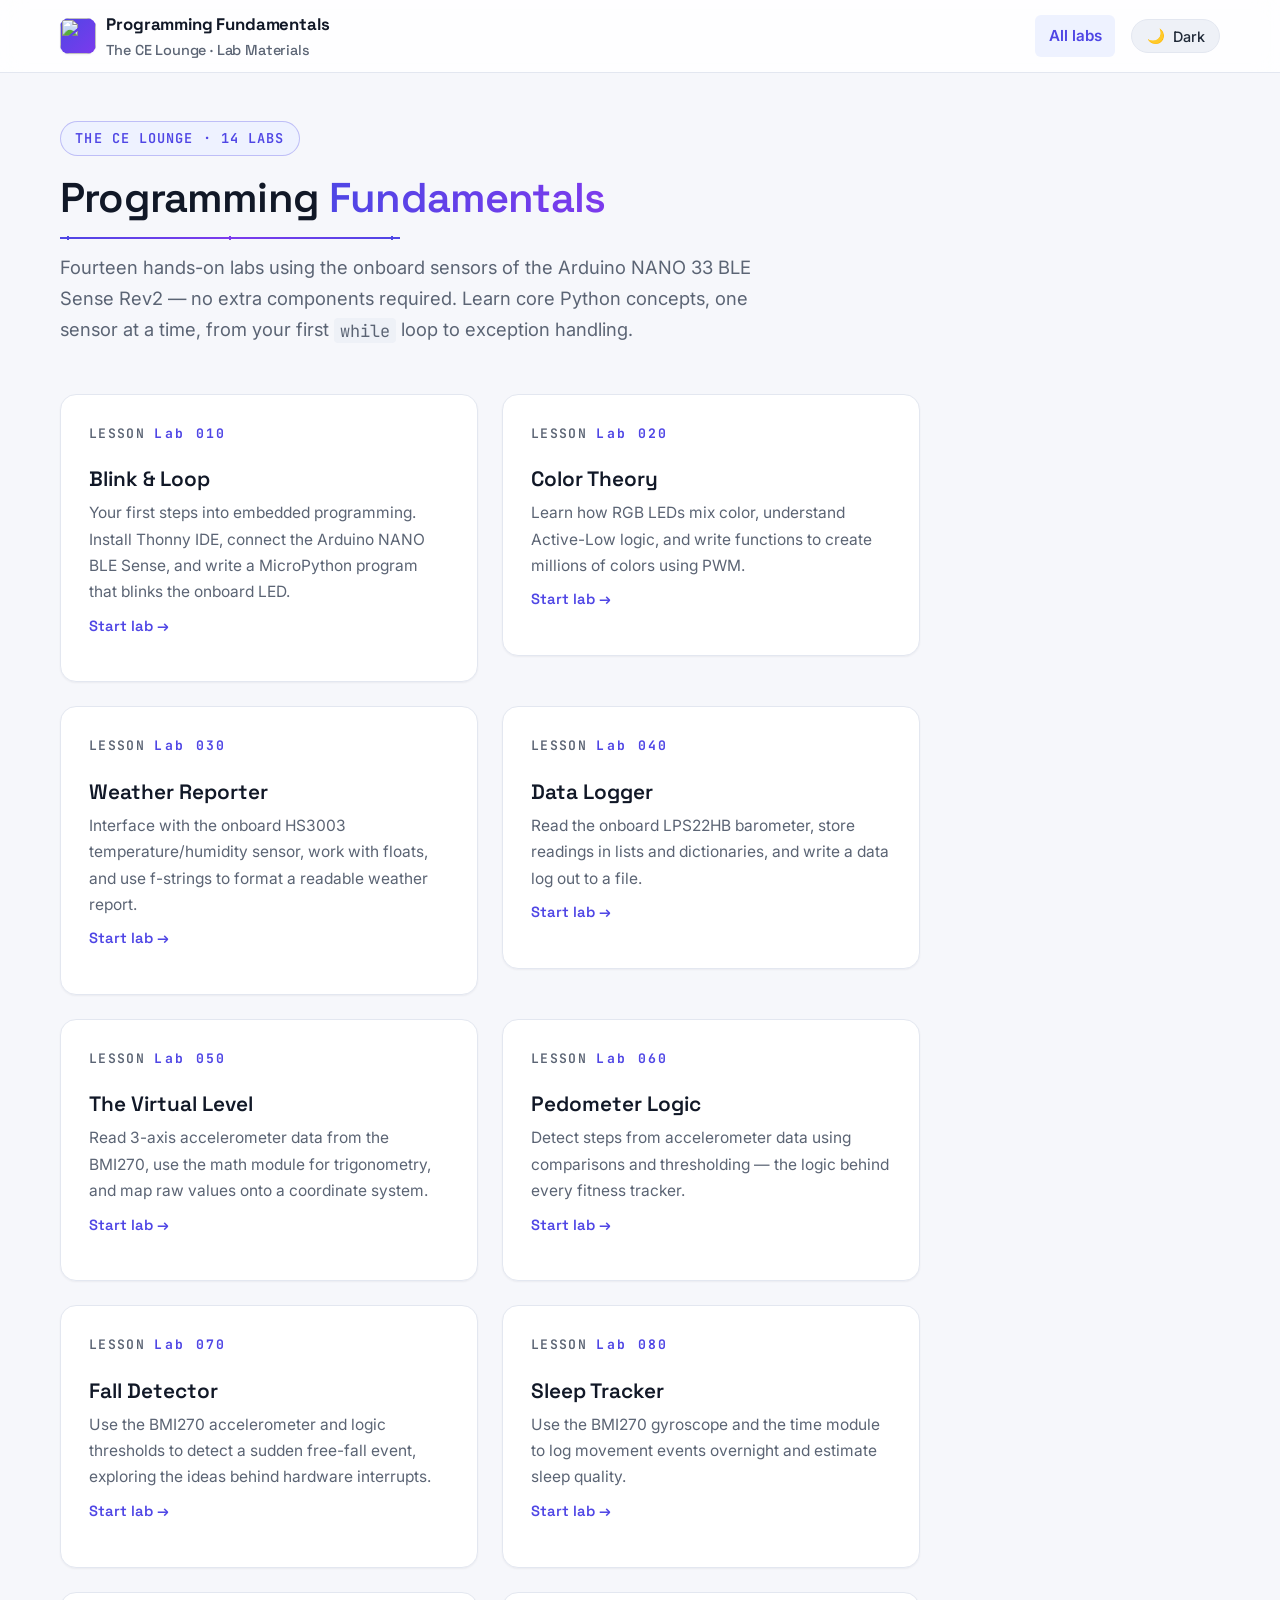
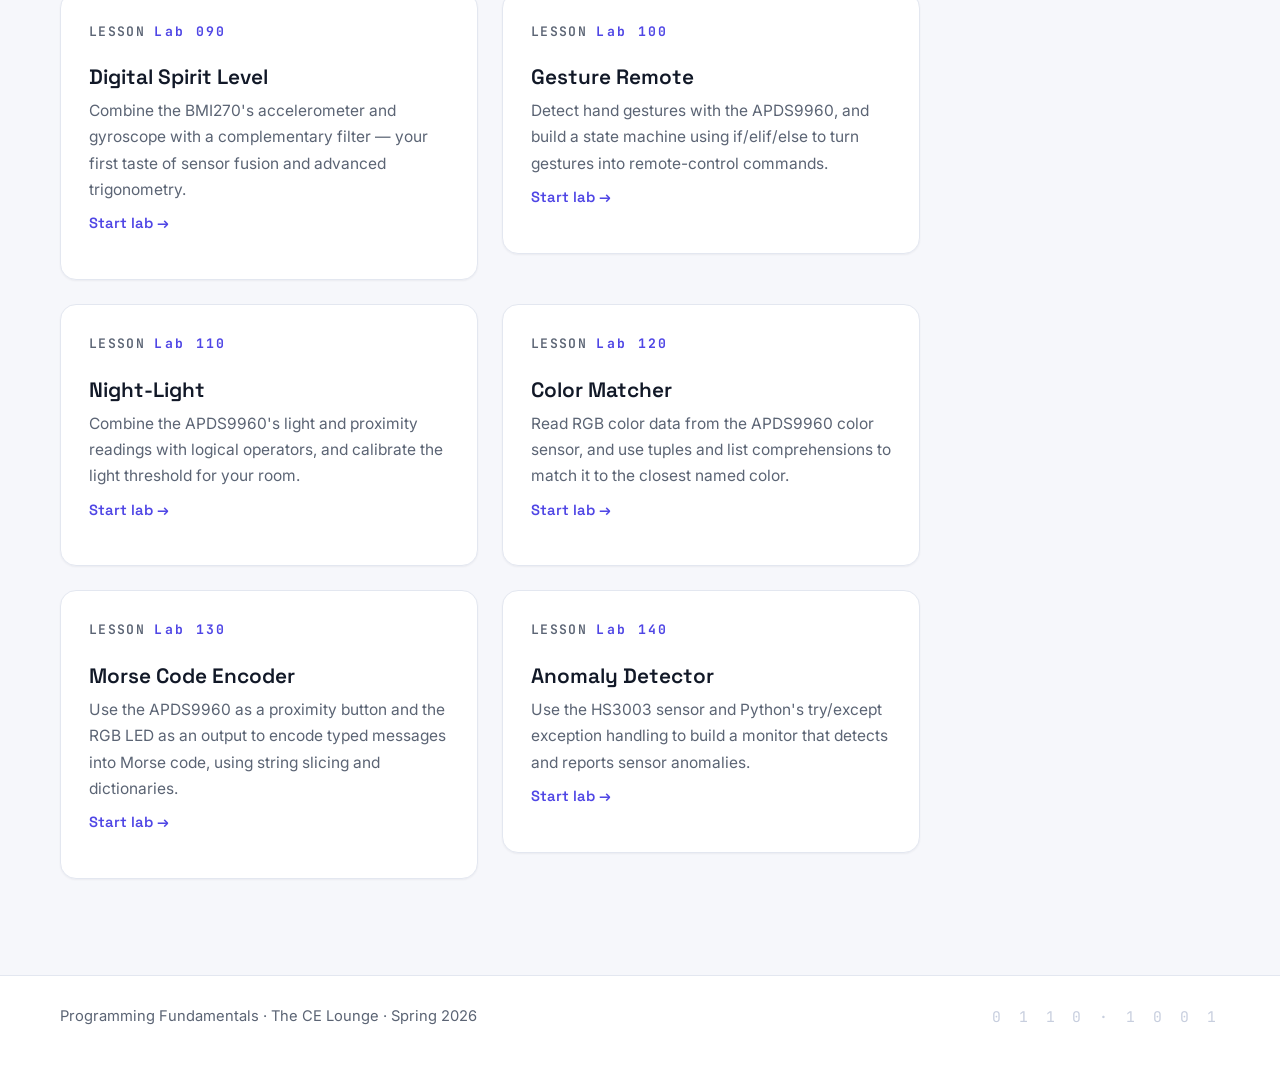
==== commit 21d7453b: "Add files via upload" ====
--- a/lessons/lab01-blink-loop/index.html
+++ b/lessons/lab01-blink-loop/index.html
@@ -3,559 +3,162 @@
 <head>
     <meta charset="UTF-8">
     <meta name="viewport" content="width=device-width, initial-scale=1.0">
-
-    <!-- PAGE METADATA — Edit these for each lab -->
-    <title>Lab 1: Blink & Loop · Programming Fundamentals</title>
-    <meta name="description" content="Learn to install Thonny IDE, connect the Arduino NANO BLE Sense, and write your first MicroPython program to blink an LED.">
-
-    <!-- FONTS — Same as course site -->
-    <link rel="icon" type="image/png" href="../../assets/images/favicon-32.png" sizes="32x32">
-    <link rel="icon" type="image/png" href="../../assets/images/favicon-16.png" sizes="16x16">
-    <link rel="apple-touch-icon" href="../../assets/images/apple-touch-icon.png">
+    <title>Home · Programming Fundamentals</title>
+    <meta name="description" content="Interactive lab materials for The CE Lounge: Programming Fundamentals. Learn Python programming through embedded programming and sensor interfacing with the Arduino NANO BLE Sense Rev2.">
+    <link rel="icon" type="image/png" href="assets/images/favicon-32.png" sizes="32x32">
+    <link rel="icon" type="image/png" href="assets/images/favicon-16.png" sizes="16x16">
+    <link rel="apple-touch-icon" href="assets/images/apple-touch-icon.png">
     <link rel="preconnect" href="https://fonts.googleapis.com">
     <link rel="preconnect" href="https://fonts.gstatic.com" crossorigin>
     <link href="https://fonts.googleapis.com/css2?family=Space+Grotesk:wght@500;600;700&family=Inter:wght@400;500;600;700&family=JetBrains+Mono:wght@400;500;700&display=swap" rel="stylesheet">
-
-    <!-- COURSE STYLESHEET — Two levels up from this file -->
-    <link rel="stylesheet" href="../../assets/css/site.css">
-
-    <!-- LAB-SPECIFIC STYLES — For images, videos, and lab-specific components -->
-    <link rel="stylesheet" href="../../assets/css/lab-common.css">
-    <link rel="stylesheet" href="lab-styles.css">
-
-    <!-- COURSE SCRIPTS — Dark mode, TOC, scroll spy -->
-    <script src="../../assets/js/site.js" defer></script>
-
-    <!-- LAB-SPECIFIC SCRIPT — For interactive exercises -->
-    <script src="../../assets/js/lab-common.js" defer></script>
+    <link rel="stylesheet" href="assets/css/site.css">
+    <script src="assets/js/site.js" defer></script>
 </head>
 <body>
-    <!-- SKIP LINK — First focusable element for keyboard/screenreader users -->
     <a class="skip-link" href="#main-content">Skip to main content</a>
 
-    <!-- SITE HEADER — Course branding and navigation -->
     <header class="site-header" role="banner">
         <div class="header-inner">
-            <a class="brand" href="../../index.html" aria-label="Programming Fundamentals — Home">
-                <img class="brand-mark" src="../../assets/images/logo-mark-64.png" alt="" width="36" height="36">
+            <a class="brand" href="index.html" aria-label="Programming Fundamentals — Home">
+                <img class="brand-mark" src="assets/images/logo-mark-64.png" alt="" width="36" height="36">
                 <span>Programming Fundamentals<span class="brand-course">The CE Lounge · Lab Materials</span></span>
             </a>
             <nav class="site-nav" aria-label="Course">
                 <ul>
-                    <li><a href="../../index.html">All labs</a></li>
+                    <li><a href="index.html" aria-current="page">All labs</a></li>
                 </ul>
             </nav>
             <button type="button" class="theme-toggle" aria-pressed="false" aria-label="Switch to dark theme">🌙<span class="theme-label">Dark</span></button>
         </div>
     </header>
 
-    <!-- HERO SECTION — Lesson title and introduction -->
     <div class="hero">
-        <p class="eyebrow">
-            <span aria-hidden="true">Lab 001 / 014</span>
-            <span class="sr-only">Lab 1 of 14</span>
-        </p>
-        <h1>Lab <span class="accent">Blink &amp; Loop</span></h1>
+        <p class="eyebrow"><span aria-hidden="true">The CE Lounge · 14 labs</span><span class="sr-only">The CE Lounge · 14 labs</span></p>
+        <h1>Programming <span class="accent">Fundamentals</span></h1>
         <hr class="trace-rule" aria-hidden="true">
-        <p class="lede">Your first steps into embedded programming. Learn to install Thonny IDE, connect the Arduino NANO BLE Sense Rev 2, and write a MicroPython program that blinks an LED — the "Hello World" of hardware.</p>
+        <p class="lede">Fourteen hands-on labs using the onboard sensors of the Arduino NANO 33 BLE Sense Rev2 — no extra components required. Learn core Python concepts, one sensor at a time, from your first <code>while</code> loop to exception handling.</p>
     </div>
 
-    <!-- MAIN PAGE GRID — Content + Table of Contents -->
     <div class="page-grid">
         <main id="main-content" class="content">
-
-            <!-- ============================================================ -->
-            <!-- SECTION 1: LEARNING OBJECTIVES                               -->
-            <!-- ============================================================ -->
-            <section id="objectives" class="section" aria-labelledby="objectives-heading">
-                <h2 id="objectives-heading">Learning Objectives</h2>
-                <p>By the end of this lab, you will be able to:</p>
-                <ol>
-                    <li>Install and configure <strong>Thonny IDE</strong> on your computer.</li>
-                    <li>Connect the <strong>Arduino NANO BLE Sense Rev 2</strong> to your computer.</li>
-                    <li>Write a <strong>MicroPython script</strong> that blinks an LED.</li>
-                    <li>Use <strong>variables</strong> to control program behavior.</li>
-                    <li>Understand the <code>while True</code> infinite loop — the backbone of embedded programs.</li>
-                </ol>
-
-                <!-- LAB META INFO CARD -->
-                <div class="example-card" role="note" aria-label="Lab information">
-                    <h3 id="lab-meta-heading">Lab Information</h3>
-                    <dl class="lab-meta-list">
-                        <dt>Hardware</dt>
-                        <dd>Arduino NANO BLE Sense Rev 2</dd>
-                        <dt>Duration</dt>
-                        <dd>60–90 minutes</dd>
-                        <dt>Prerequisites</dt>
-                        <dd>None — this is your first lab!</dd>
-                        <dt>IDE</dt>
-                        <dd>Thonny (recommended)</dd>
-                    </dl>
-                </div>
-            </section>
-
-            <!-- ============================================================ -->
-            <!-- SECTION 2: INSTALLING THONNY IDE                             -->
-            <!-- ============================================================ -->
-            <section id="install-thonny" class="section" aria-labelledby="install-heading">
-                <h2 id="install-heading">Part 1: Installing Thonny IDE</h2>
-                <p>Thonny is a beginner-friendly Python IDE designed for learning. It works great with MicroPython boards and requires no complex setup.</p>
-
-                <h3 id="download-thonny">Step 1: Download Thonny</h3>
-                <ol class="steps">
-                    <li>Open your web browser and go to <a href="https://thonny.org/" target="_blank" rel="noopener noreferrer">thonny.org<span class="sr-only"> (opens in a new window)</span></a>.</li>
-                    <li>Click the <strong>Download</strong> button.</li>
-                    <li>Select the version for your operating system:
-                        <ul>
-                            <li><strong>Windows:</strong> Download the <code>.exe</code> installer (e.g., <code>thonny-4.1.7.exe</code>).</li>
-                            <li><strong>macOS:</strong> Download the <code>.dmg</code> file.</li>
-                            <li><strong>Linux:</strong> Use your package manager or download the <code>.AppImage</code>.</li>
-                        </ul>
-                    </li>
-                </ol>
-
-                <h3 id="install-thonny-steps">Step 2: Install Thonny</h3>
-
-                <h4 id="install-windows">On Windows</h4>
-                <ol class="steps">
-                    <li>Double-click the downloaded <code>.exe</code> file.</li>
-                    <li>Click <strong>Yes</strong> if prompted by User Account Control.</li>
-                    <li>In the installation wizard, click <strong>Next</strong> through each screen.</li>
-                    <li>You can leave the default installation options as they are.</li>
-                    <li>Click <strong>Install</strong> and wait for the process to complete.</li>
-                    <li>Click <strong>Finish</strong>.</li>
-                </ol>
-
-                <h4 id="install-macos">On macOS</h4>
-                <ol class="steps">
-                    <li>Open the downloaded <code>.dmg</code> file.</li>
-                    <li>Drag the Thonny icon into the <strong>Applications</strong> folder.</li>
-                    <li>Open <strong>Applications</strong> and double-click Thonny.</li>
-                    <li>If macOS warns about an unidentified developer, go to <span class="ui-path">System Settings &gt; Privacy &amp; Security</span> and click <strong>Open Anyway</strong>.</li>
-                </ol>
-
-                <h3 id="launch-thonny">Step 3: Launch Thonny</h3>
-                <ul>
-                    <li><strong>Windows:</strong> Search for "Thonny" in the Start Menu and click it.</li>
-                    <li><strong>macOS:</strong> Open the <strong>Applications</strong> folder and double-click Thonny.</li>
-                </ul>
-
-                <!-- IMAGE PROVISION: Thonny IDE screenshot -->
-                <figure class="lab-figure" role="group" aria-labelledby="thonny-screenshot-caption">
-                    <img src="" data-suggested-filename="assets/images/thonny-interface.png" 
-                         alt="Thonny IDE interface showing the editor area at the top with a white background, the shell area at the bottom with a gray background, and a toolbar with a green play button at the top."
-                         width="800" height="500"
-                         loading="lazy">
-                    <figcaption id="thonny-screenshot-caption">
-                        Figure 1: The Thonny IDE interface. The top area is the editor (where you write code). The bottom area is the shell (where you see output).
-                    </figcaption>
-                </figure>
-
-                <p>You should see a window with the editor area at the top and the shell area at the bottom.</p>
-            </section>
-
-            <!-- ============================================================ -->
-            <!-- SECTION 3: CONNECTING THE ARDUINO BOARD                      -->
-            <!-- ============================================================ -->
-            <section id="connect-board" class="section" aria-labelledby="connect-heading">
-                <h2 id="connect-heading">Part 2: Connecting Your Arduino NANO BLE Sense</h2>
-
-                <h3 id="identify-board">Step 1: Identify the Board</h3>
-                <p>Your Arduino NANO BLE Sense Rev 2 has the following components:</p>
-                <ul>
-                    <li>A small <strong>RGB LED</strong> (red, green, blue) near the center.</li>
-                    <li>A <strong>USB-C port</strong> on one end.</li>
-                    <li>A <strong>reset button</strong> (labeled "RST").</li>
-                    <li>Several pins along the sides for connecting sensors.</li>
-                </ul>
-
-                <!-- IMAGE PROVISION: Arduino board photo -->
-                <figure class="lab-figure" role="group" aria-labelledby="board-photo-caption">
-                    <img src="" data-suggested-filename="assets/images/arduino-nano-ble-sense.jpg" 
-                         alt="Top-down photograph of the Arduino NANO BLE Sense Rev 2 board showing the USB-C port on the left, the small RGB LED in the center, the RST button near the top edge, and rows of pins along both long sides."
-                         width="600" height="400"
-                         loading="lazy">
-                    <figcaption id="board-photo-caption">
-                        Figure 2: Arduino NANO BLE Sense Rev 2. The RGB LED is located near the center. The USB-C port is on the left edge.
-                    </figcaption>
-                </figure>
-
-                <h3 id="connect-usb">Step 2: Connect via USB</h3>
-                <ol class="steps">
-                    <li>Take the <strong>USB-C cable</strong> and plug the small end into the Arduino board.</li>
-                    <li>Plug the <strong>USB-A end</strong> into an available USB port on your computer.</li>
-                    <li>You should see a small <strong>green power LED</strong> light up on the board. This means the board is receiving power.</li>
-                </ol>
-
-                <!-- TIP CALLOUT -->
-                <div class="instructions" role="note" aria-label="Tip">
-                    <strong>💡 Tip:</strong> Use a data-capable USB cable (not just a charging cable). If the computer doesn't recognize the board, try a different cable or USB port.
-                </div>
-
-                <h3 id="select-interpreter">Step 3: Select the MicroPython Interpreter in Thonny</h3>
-                <ol class="steps">
-                    <li>In Thonny, go to <span class="ui-path">Tools &gt; Options</span> (on macOS: <span class="ui-path">Thonny &gt; Settings</span>).</li>
-                    <li>Click the <strong>Interpreter</strong> tab.</li>
-                    <li>Select <strong>MicroPython for Arduino</strong> (or <strong>MicroPython (generic)</strong> if "Arduino" is not listed).</li>
-                    <li>In the <strong>Port</strong> dropdown, select the port that corresponds to your Arduino board:
-                        <ul>
-                            <li><strong>Windows:</strong> It will look like <code>COM3</code>, <code>COM4</code>, etc. (You may see multiple COM ports — try each one if unsure).</li>
-                            <li><strong>macOS:</strong> It will look like <code>/dev/cu.usbmodem...</code> or <code>/dev/cu.wchusbserial...</code>.</li>
-                        </ul>
-                    </li>
-                    <li>Click <strong>OK</strong>.</li>
-                </ol>
-
-                <h3 id="verify-connection">Step 4: Verify the Connection</h3>
-                <ol class="steps">
-                    <li>Click the <strong>Start interpreter</strong> button (green play icon) in the toolbar, or press <span class="kbd">F5</span>.</li>
-                    <li>In the shell at the bottom, type the following and press <span class="kbd">Enter</span>:</li>
-                </ol>
-
-                <!-- CODE BLOCK: Verification test -->
-                <div class="code-block">
-                    <span class="code-caption">Python — Verify Connection</span>
-                    <pre><code>print("Hello, World!")</code></pre>
-                </div>
-
-                <p>You should see this output in the shell:</p>
-
-                <div class="code-block">
-                    <span class="code-caption">Shell Output</span>
-                    <pre><code>>>> print("Hello, World!")
-Hello, World!
->>>></code></pre>
-                </div>
-
-                <p>If you see <code>Hello, World!</code>, congratulations! Your board is connected and ready to go.</p>
-
-                <!-- TROUBLESHOOTING CALLOUT -->
-                <div class="callout-warning" role="alert" aria-label="Troubleshooting tips">
-                    <strong>🔧 Troubleshooting:</strong>
-                    <ul style="margin-top: 0.5rem; margin-bottom: 0;">
-                        <li><strong>Nothing happens when you press F5?</strong> Make sure you selected the correct interpreter and port in <span class="ui-path">Tools &gt; Options</span>.</li>
-                        <li><strong>You see an error like <code>OSError: [Errno 5] EIO</code>?</strong> The board may not be properly connected. Try a different USB port or cable.</li>
-                        <li><strong>You see multiple COM ports?</strong> Unplug the Arduino, note which COM port disappears, then plug it back in. That's your board's port.</li>
-                    </ul>
-                </div>
-            </section>
-
-            <!-- ============================================================ -->
-            <!-- SECTION 4: YOUR FIRST MICROPYTHON PROGRAM                    -->
-            <!-- ============================================================ -->
-            <section id="first-program" class="section" aria-labelledby="first-program-heading">
-                <h2 id="first-program-heading">Part 3: Your First MicroPython Program — Blinking the LED</h2>
-
-                <h3 id="understand-hardware">Understanding the Hardware</h3>
-                <p>The Arduino NANO BLE Sense has a <strong>built-in LED connected to Pin 13</strong>. This is the same LED used in every beginner's embedded programming journey. On this board:</p>
-                <ul>
-                    <li>Setting Pin 13 to <code>1</code> turns the LED <strong>ON</strong>.</li>
-                    <li>Setting Pin 13 to <code>0</code> turns the LED <strong>OFF</strong>.</li>
-                </ul>
-
-                <!-- IMAGE PROVISION: Pin 13 LED location -->
-                <figure class="lab-figure" role="group" aria-labelledby="led-pin-caption">
-                    <img src="" data-suggested-filename="assets/images/led-pin13-closeup.jpg" 
-                         alt="Close-up photograph of the Arduino NANO BLE Sense board with an arrow pointing to the small built-in LED near the center of the board, labeled 'Pin 13 LED'."
-                         width="600" height="400"
-                         loading="lazy">
-                    <figcaption id="led-pin-caption">
-                        Figure 3: The built-in LED on Pin 13. This is the component we will control in this lab.
-                    </figcaption>
-                </figure>
-
-                <h3 id="write-code">Step 1: Write the Code</h3>
-                <p>Click in the <strong>editor</strong> area (the top white space) and type the following code exactly as shown:</p>
-
-                <!-- CODE BLOCK: Basic blink program -->
-                <div class="code-block">
-                    <span class="code-caption">Python — lab1_blink.py</span>
-                    <pre><code>import machine
-import time
-
-# Create a variable for the LED on Pin 13
-led = machine.Pin(13, machine.Pin.OUT)
-
-print("Starting blink program...")
-
-while True:
-    led.value(1)        # Turn LED ON
-    time.sleep(1)       # Wait 1 second
-    led.value(0)        # Turn LED OFF
-    time.sleep(1)       # Wait 1 second</code></pre>
-                </div>
-
-                <h3 id="save-file">Step 2: Save Your File</h3>
-                <ol class="steps">
-                    <li>Click <span class="ui-path">File &gt; Save</span> (or press <span class="kbd">Ctrl</span>+<span class="kbd">S</span> on Windows / <span class="kbd">Cmd</span>+<span class="kbd">S</span> on macOS).</li>
-                    <li>Choose where to save the file. A good location is your <strong>Desktop</strong> or a new folder called <code>ProgrammingFundamentals</code>.</li>
-                    <li>Name the file <code>lab1_blink.py</code>.</li>
-                    <li>Click <strong>Save</strong>.</li>
-                </ol>
-
-                <div class="instructions" role="note" aria-label="Why save as .py">
-                    <strong>💡 Why save as <code>.py</code>?</strong> The <code>.py</code> extension tells Thonny (and your computer) that this is a Python file.
-                </div>
-
-                <h3 id="run-program">Step 3: Run the Program</h3>
-                <ol class="steps">
-                    <li>Make sure your cursor is in the editor (click somewhere in the code area).</li>
-                    <li>Click the <strong>green Run button</strong> (▶) in the toolbar, or press <span class="kbd">F5</span>.</li>
-                    <li>Watch the small LED on your Arduino board!</li>
-                </ol>
-
-                <p><strong>What should happen:</strong> The LED should blink on and off, once per second, forever.</p>
-
-                <div class="code-block">
-                    <span class="code-caption">Expected Output</span>
-                    <pre><code>>>> Starting blink program...
-[LED blinks on, waits 1 second, blinks off, waits 1 second, repeats...]</code></pre>
-                </div>
-
-                <h3 id="stop-program">Step 4: Stop the Program</h3>
-                <p>If you want to stop the blinking:</p>
-                <ul>
-                    <li>Click the <strong>Stop button</strong> (■, a red square) in the toolbar, or press <span class="kbd">Ctrl</span>+<span class="kbd">C</span> in the shell.</li>
-                </ul>
-            </section>
-
-            <!-- ============================================================ -->
-            <!-- SECTION 5: UNDERSTANDING THE CODE                            -->
-            <!-- ============================================================ -->
-            <section id="understand-code" class="section" aria-labelledby="understand-code-heading">
-                <h2 id="understand-code-heading">Part 4: Understanding the Code</h2>
-                <p>Let's break down every line of the program:</p>
-
-                <!-- CODE BLOCK: Annotated code -->
-                <div class="code-block">
-                    <span class="code-caption">Python — Annotated</span>
-                    <pre><code>import machine          # Line 1: Import the hardware control library
-import time             # Line 2: Import the time library for delays
-
-led = machine.Pin(13, machine.Pin.OUT)  # Line 4: Configure Pin 13 as an output
-
-print("Starting blink program...")  # Line 6: Print a message to the shell
-
-while True:              # Line 8: Start an infinite loop
-    led.value(1)         # Line 9: Set Pin 13 to HIGH (LED ON)
-    time.sleep(1)        # Line 10: Pause for 1 second
-    led.value(0)         # Line 11: Set Pin 13 to LOW (LED OFF)
-    time.sleep(1)        # Line 12: Pause for 1 second</code></pre>
-                </div>
-
-                <h3 id="key-concepts">Key Concepts Explained</h3>
-
-                <!-- TABLE: Key concepts -->
-                <div class="table-responsive" role="region" aria-label="Key concepts table">
-                    <table class="tt-table" summary="Explanation of key MicroPython concepts used in the blink program">
-                        <thead>
-                            <tr>
-                                <th scope="col">Concept</th>
-                                <th scope="col">What It Does</th>
-                                <th scope="col">Why It Matters</th>
-                            </tr>
-                        </thead>
-                        <tbody>
-                            <tr>
-                                <td><code>import machine</code></td>
-                                <td>Gives us access to control pins, PWM, sensors, etc.</td>
-                                <td>Without this, we can't talk to the hardware.</td>
-                            </tr>
-                            <tr>
-                                <td><code>import time</code></td>
-                                <td>Gives us <code>sleep()</code>, <code>ticks_ms()</code>, and other timing functions.</td>
-                                <td>We need delays so the LED doesn't blink too fast to see.</td>
-                            </tr>
-                            <tr>
-                                <td><code>machine.Pin(13, machine.Pin.OUT)</code></td>
-                                <td>Tells the board: "Pin 13 will send signals out."</td>
-                                <td>Pins can be <strong>inputs</strong> (reading sensors) or <strong>outputs</strong> (controlling LEDs, motors).</td>
-                            </tr>
-                            <tr>
-                                <td><code>led.value(1)</code></td>
-                                <td>Sends a HIGH signal (3.3 volts) to Pin 13.</td>
-                                <td>This turns the LED on.</td>
-                            </tr>
-                            <tr>
-                                <td><code>led.value(0)</code></td>
-                                <td>Sends a LOW signal (0 volts) to Pin 13.</td>
-                                <td>This turns the LED off.</td>
-                            </tr>
-                            <tr>
-                                <td><code>time.sleep(1)</code></td>
-                                <td>Pauses the program for 1 second.</td>
-                                <td>Without this, the LED would blink so fast it would look like it's always on.</td>
-                            </tr>
-                            <tr>
-                                <td><code>while True:</code></td>
-                                <td>Creates a loop that never ends.</td>
-                                <td>Embedded programs (like blinking LEDs) need to keep running forever.</td>
-                            </tr>
-                        </tbody>
-                    </table>
-                </div>
-            </section>
-
-            <!-- ============================================================ -->
-            <!-- SECTION 6: APPENDIX                                          -->
-            <!-- ============================================================ -->
-            <section id="appendix" class="section" aria-labelledby="appendix-heading">
-                <h2 id="appendix-heading">Appendix — Quick Reference</h2>
-
-                <h3 id="thonny-shortcuts">Common Thonny Shortcuts</h3>
-                <div class="table-responsive" role="region" aria-label="Thonny shortcuts table">
-                    <table class="tt-table" summary="Keyboard shortcuts for common Thonny actions">
-                        <thead>
-                            <tr>
-                                <th scope="col">Action</th>
-                                <th scope="col">Windows / Linux</th>
-                                <th scope="col">macOS</th>
-                            </tr>
-                        </thead>
-                        <tbody>
-                            <tr>
-                                <td>Run program</td>
-                                <td><span class="kbd">F5</span></td>
-                                <td><span class="kbd">F5</span></td>
-                            </tr>
-                            <tr>
-                                <td>Stop program</td>
-                                <td><span class="kbd">Ctrl</span>+<span class="kbd">C</span></td>
-                                <td><span class="kbd">Cmd</span>+<span class="kbd">C</span></td>
-                            </tr>
-                            <tr>
-                                <td>Save file</td>
-                                <td><span class="kbd">Ctrl</span>+<span class="kbd">S</span></td>
-                                <td><span class="kbd">Cmd</span>+<span class="kbd">S</span></td>
-                            </tr>
-                            <tr>
-                                <td>New file</td>
-                                <td><span class="kbd">Ctrl</span>+<span class="kbd">N</span></td>
-                                <td><span class="kbd">Cmd</span>+<span class="kbd">N</span></td>
-                            </tr>
-                        </tbody>
-                    </table>
-                </div>
-
-                <h3 id="pin-reference">MicroPython Pin Reference</h3>
-                <div class="table-responsive" role="region" aria-label="Pin reference table">
-                    <table class="tt-table" summary="Pin reference for Arduino NANO BLE Sense Rev 2">
-                        <thead>
-                            <tr>
-                                <th scope="col">Pin Number</th>
-                                <th scope="col">Function on NANO BLE Sense</th>
-                            </tr>
-                        </thead>
-                        <tbody>
-                            <tr>
-                                <td><code>13</code></td>
-                                <td>Built-in LED (also used for SPI/I2C on some boards)</td>
-                            </tr>
-                            <tr>
-                                <td><code>0–12</code></td>
-                                <td>General-purpose digital I/O (some shared with sensors)</td>
-                            </tr>
-                            <tr>
-                                <td><code>A0–A7</code></td>
-                                <td>Analog input pins</td>
-                            </tr>
-                            <tr>
-                                <td><code>SDA</code></td>
-                                <td>I2C data line</td>
-                            </tr>
-                            <tr>
-                                <td><code>SCL</code></td>
-                                <td>I2C clock line</td>
-                            </tr>
-                            <tr>
-                                <td><code>GND</code></td>
-                                <td>Ground (0 volts)</td>
-                            </tr>
-                            <tr>
-                                <td><code>3.3V</code></td>
-                                <td>Power output (3.3 volts)</td>
-                            </tr>
-                            <tr>
-                                <td><code>5V</code></td>
-                                <td>Power output (5 volts, if powered via USB)</td>
-                            </tr>
-                        </tbody>
-                    </table>
-                </div>
-
-                <h3 id="useful-functions">Useful MicroPython Functions</h3>
-                <div class="table-responsive" role="region" aria-label="Useful functions table">
-                    <table class="tt-table" summary="Commonly used MicroPython functions">
-                        <thead>
-                            <tr>
-                                <th scope="col">Function</th>
-                                <th scope="col">What It Does</th>
-                                <th scope="col">Example</th>
-                            </tr>
-                        </thead>
-                        <tbody>
-                            <tr>
-                                <td><code>machine.Pin(pin, mode)</code></td>
-                                <td>Create a pin object</td>
-                                <td><code>led = machine.Pin(13, machine.Pin.OUT)</code></td>
-                            </tr>
-                            <tr>
-                                <td><code>pin.value(val)</code></td>
-                                <td>Set or get pin state</td>
-                                <td><code>led.value(1)</code></td>
-                            </tr>
-                            <tr>
-                                <td><code>time.sleep(seconds)</code></td>
-                                <td>Pause for given seconds</td>
-                                <td><code>time.sleep(0.5)</code></td>
-                            </tr>
-                            <tr>
-                                <td><code>time.sleep_ms(ms)</code></td>
-                                <td>Pause for given milliseconds</td>
-                                <td><code>time.sleep_ms(500)</code></td>
-                            </tr>
-                            <tr>
-                                <td><code>print(text)</code></td>
-                                <td>Display text in the shell</td>
-                                <td><code>print("LED is on")</code></td>
-                            </tr>
-                        </tbody>
-                    </table>
-                </div>
-            </section>
-
-            <!-- LESSON PAGER — Previous / Next navigation -->
-            <nav class="pager" aria-label="Lab navigation">
-                <a class="pager-prev" href="#" aria-disabled="true" aria-label="No previous lab (this is the first lab)">
-                    <span class="pager-label">Previous lab</span>
-                    <span class="pager-title">—</span>
-                </a>
-                <a class="pager-next" href="../lab02-color-theory/index.html" aria-label="Go to Lab 2: Color Theory">
-                    <span class="pager-label">Next lab</span>
-                    <span class="pager-title">Lab 2: Color Theory →</span>
-                </a>
-            </nav>
+            <h2 class="sr-only">Labs</h2>
+            <ul class="lesson-list">
+            <li>
+                <article class="lesson-card">
+                    <p class="lesson-num"><span aria-hidden="true">Lab 010</span><span class="sr-only">Lab 1</span></p>
+                    <h3><a href="lessons/lab01-blink-loop/index.html">Blink & Loop</a></h3>
+                    <p class="lesson-desc">Your first steps into embedded programming. Install Thonny IDE, connect the Arduino NANO BLE Sense, and write a MicroPython program that blinks the onboard LED.</p>
+                    <p class="lesson-cta" aria-hidden="true">Start lab →</p>
+                </article>
+            </li>
+            <li>
+                <article class="lesson-card">
+                    <p class="lesson-num"><span aria-hidden="true">Lab 020</span><span class="sr-only">Lab 2</span></p>
+                    <h3><a href="lessons/lab02-color-theory/index.html">Color Theory</a></h3>
+                    <p class="lesson-desc">Learn how RGB LEDs mix color, understand Active-Low logic, and write functions to create millions of colors using PWM.</p>
+                    <p class="lesson-cta" aria-hidden="true">Start lab →</p>
+                </article>
+            </li>
+            <li>
+                <article class="lesson-card">
+                    <p class="lesson-num"><span aria-hidden="true">Lab 030</span><span class="sr-only">Lab 3</span></p>
+                    <h3><a href="lessons/lab03-weather-reporter/index.html">Weather Reporter</a></h3>
+                    <p class="lesson-desc">Interface with the onboard HS3003 temperature/humidity sensor, work with floats, and use f-strings to format a readable weather report.</p>
+                    <p class="lesson-cta" aria-hidden="true">Start lab →</p>
+                </article>
+            </li>
+            <li>
+                <article class="lesson-card">
+                    <p class="lesson-num"><span aria-hidden="true">Lab 040</span><span class="sr-only">Lab 4</span></p>
+                    <h3><a href="lessons/lab04-data-logger/index.html">Data Logger</a></h3>
+                    <p class="lesson-desc">Read the onboard LPS22HB barometer, store readings in lists and dictionaries, and write a data log out to a file.</p>
+                    <p class="lesson-cta" aria-hidden="true">Start lab →</p>
+                </article>
+            </li>
+            <li>
+                <article class="lesson-card">
+                    <p class="lesson-num"><span aria-hidden="true">Lab 050</span><span class="sr-only">Lab 5</span></p>
+                    <h3><a href="lessons/lab05-virtual-level/index.html">The Virtual Level</a></h3>
+                    <p class="lesson-desc">Read 3-axis accelerometer data from the BMI270, use the math module for trigonometry, and map raw values onto a coordinate system.</p>
+                    <p class="lesson-cta" aria-hidden="true">Start lab →</p>
+                </article>
+            </li>
+            <li>
+                <article class="lesson-card">
+                    <p class="lesson-num"><span aria-hidden="true">Lab 060</span><span class="sr-only">Lab 6</span></p>
+                    <h3><a href="lessons/lab06-pedometer-logic/index.html">Pedometer Logic</a></h3>
+                    <p class="lesson-desc">Detect steps from accelerometer data using comparisons and thresholding — the logic behind every fitness tracker.</p>
+                    <p class="lesson-cta" aria-hidden="true">Start lab →</p>
+                </article>
+            </li>
+            <li>
+                <article class="lesson-card">
+                    <p class="lesson-num"><span aria-hidden="true">Lab 070</span><span class="sr-only">Lab 7</span></p>
+                    <h3><a href="lessons/lab07-fall-detector/index.html">Fall Detector</a></h3>
+                    <p class="lesson-desc">Use the BMI270 accelerometer and logic thresholds to detect a sudden free-fall event, exploring the ideas behind hardware interrupts.</p>
+                    <p class="lesson-cta" aria-hidden="true">Start lab →</p>
+                </article>
+            </li>
+            <li>
+                <article class="lesson-card">
+                    <p class="lesson-num"><span aria-hidden="true">Lab 080</span><span class="sr-only">Lab 8</span></p>
+                    <h3><a href="lessons/lab08-sleep-tracker/index.html">Sleep Tracker</a></h3>
+                    <p class="lesson-desc">Use the BMI270 gyroscope and the time module to log movement events overnight and estimate sleep quality.</p>
+                    <p class="lesson-cta" aria-hidden="true">Start lab →</p>
+                </article>
+            </li>
+            <li>
+                <article class="lesson-card">
+                    <p class="lesson-num"><span aria-hidden="true">Lab 090</span><span class="sr-only">Lab 9</span></p>
+                    <h3><a href="lessons/lab09-spirit-level/index.html">Digital Spirit Level</a></h3>
+                    <p class="lesson-desc">Combine the BMI270's accelerometer and gyroscope with a complementary filter — your first taste of sensor fusion and advanced trigonometry.</p>
+                    <p class="lesson-cta" aria-hidden="true">Start lab →</p>
+                </article>
+            </li>
+            <li>
+                <article class="lesson-card">
+                    <p class="lesson-num"><span aria-hidden="true">Lab 100</span><span class="sr-only">Lab 10</span></p>
+                    <h3><a href="lessons/lab10-gesture-remote/index.html">Gesture Remote</a></h3>
+                    <p class="lesson-desc">Detect hand gestures with the APDS9960, and build a state machine using if/elif/else to turn gestures into remote-control commands.</p>
+                    <p class="lesson-cta" aria-hidden="true">Start lab →</p>
+                </article>
+            </li>
+            <li>
+                <article class="lesson-card">
+                    <p class="lesson-num"><span aria-hidden="true">Lab 110</span><span class="sr-only">Lab 11</span></p>
+                    <h3><a href="lessons/lab11-night-light/index.html">Night-Light</a></h3>
+                    <p class="lesson-desc">Combine the APDS9960's light and proximity readings with logical operators, and calibrate the light threshold for your room.</p>
+                    <p class="lesson-cta" aria-hidden="true">Start lab →</p>
+                </article>
+            </li>
+            <li>
+                <article class="lesson-card">
+                    <p class="lesson-num"><span aria-hidden="true">Lab 120</span><span class="sr-only">Lab 12</span></p>
+                    <h3><a href="lessons/lab12-color-matcher/index.html">Color Matcher</a></h3>
+                    <p class="lesson-desc">Read RGB color data from the APDS9960 color sensor, and use tuples and list comprehensions to match it to the closest named color.</p>
+                    <p class="lesson-cta" aria-hidden="true">Start lab →</p>
+                </article>
+            </li>
+            <li>
+                <article class="lesson-card">
+                    <p class="lesson-num"><span aria-hidden="true">Lab 130</span><span class="sr-only">Lab 13</span></p>
+                    <h3><a href="lessons/lab13-morse-code-encoder/index.html">Morse Code Encoder</a></h3>
+                    <p class="lesson-desc">Use the APDS9960 as a proximity button and the RGB LED as an output to encode typed messages into Morse code, using string slicing and dictionaries.</p>
+                    <p class="lesson-cta" aria-hidden="true">Start lab →</p>
+                </article>
+            </li>
+            <li>
+                <article class="lesson-card">
+                    <p class="lesson-num"><span aria-hidden="true">Lab 140</span><span class="sr-only">Lab 14</span></p>
+                    <h3><a href="lessons/lab14-anomaly-detector/index.html">Anomaly Detector</a></h3>
+                    <p class="lesson-desc">Use the HS3003 sensor and Python's try/except exception handling to build a monitor that detects and reports sensor anomalies.</p>
+                    <p class="lesson-cta" aria-hidden="true">Start lab →</p>
+                </article>
+            </li>
+            </ul>
         </main>
-
-        <!-- TABLE OF CONTENTS — "On this page" menu -->
-        <aside class="toc" data-toc aria-label="On this page">
-            <details open>
-                <summary>On this page</summary>
-                <nav aria-label="Table of contents">
-                    <ul>
-                        <li><a href="#objectives">Learning Objectives</a></li>
-                        <li><a href="#install-thonny">Installing Thonny IDE</a></li>
-                        <li><a href="#connect-board">Connecting the Board</a></li>
-                        <li><a href="#first-program">First MicroPython Program</a></li>
-                        <li><a href="#understand-code">Understanding the Code</a></li>
-                        <li><a href="#appendix">Appendix</a></li>
-                    </ul>
-                </nav>
-            </details>
-        </aside>
     </div>
 
-    <!-- SITE FOOTER -->
     <footer class="site-footer" role="contentinfo">
         <div class="footer-inner">
             <p>Programming Fundamentals · The CE Lounge · Spring 2026</p>
--- a/lessons/lab01-blink-loop/assets/css/site.css
+++ b/lessons/lab01-blink-loop/assets/css/site.css
@@ -0,0 +1,848 @@
+/* ============================================================
+   COURSE DESIGN SYSTEM  —  site.css
+   One stylesheet shared by every course and lesson page.
+   Identity: "circuit paper" — calm slate paper, signal-indigo
+   accent, monospace bits, binary lesson numbering.
+   Fonts: Space Grotesk (display) · Inter (body) · JetBrains Mono (code)
+   ============================================================ */
+
+/* ------------------------------------------------------------
+   1. DESIGN TOKENS
+   Legacy variable names (--primary-color, --accent-color, …)
+   are kept because lesson scripts reference them inline.
+   ------------------------------------------------------------ */
+:root {
+    color-scheme: light;
+
+    /* Brand */
+    --primary-color: #4f46e5;        /* signal indigo */
+    --primary-hover: #4338ca;
+    --primary-soft:  #eef2ff;
+    --accent-color:  #059669;        /* logic green — HIGH / correct */
+    --accent-soft:   #ecfdf5;
+    --error-color:   #e11d48;        /* rose — LOW / incorrect */
+    --error-soft:    #fff1f2;
+    --grad-a: #4f46e5;
+    --grad-b: #7c3aed;
+
+    /* Surfaces & ink */
+    --bg-color:      #f6f7fb;
+    --card-bg:       #ffffff;
+    --code-bg:       #eef1f7;
+    --text-main:     #1f2937;
+    --text-heading:  #111827;
+    --text-muted:    #5b6474;        /* ≥ 4.5:1 on card-bg */
+    --border-color:  #e3e7f0;
+    --border-strong: #c7cede;
+
+    /* Elevation */
+    --shadow-sm: 0 1px 2px rgba(17, 24, 39, .05);
+    --shadow-md: 0 4px 10px -2px rgba(17, 24, 39, .07), 0 2px 4px -2px rgba(17, 24, 39, .05);
+    --shadow-lg: 0 14px 30px -10px rgba(49, 46, 129, .18);
+
+    /* Type */
+    --font-display: 'Space Grotesk', 'Inter', system-ui, sans-serif;
+    --font-body:    'Inter', system-ui, -apple-system, 'Segoe UI', Roboto, sans-serif;
+    --font-mono:    'JetBrains Mono', ui-monospace, 'SF Mono', Consolas, monospace;
+
+    /* Motion & shape */
+    --transition-smooth: all .25s cubic-bezier(.4, 0, .2, 1);
+    --radius-sm: 6px;
+    --radius-md: 10px;
+    --radius-lg: 16px;
+
+    /* Layout */
+    --content-max: 860px;
+    --page-max: 1200px;
+    --header-h: 64px;
+}
+
+[data-theme="dark"] {
+    color-scheme: dark;
+
+    --primary-color: #818cf8;
+    --primary-hover: #a5b4fc;
+    --primary-soft:  #26264d;
+    --accent-color:  #34d399;
+    --accent-soft:   #0b2e23;
+    --error-color:   #fb7185;
+    --error-soft:    #3b101c;
+    --grad-a: #818cf8;
+    --grad-b: #a78bfa;
+
+    --bg-color:      #0f1320;
+    --card-bg:       #171c2c;
+    --code-bg:       #1f2537;
+    --text-main:     #d4d9e6;
+    --text-heading:  #f1f3f9;
+    --text-muted:    #98a1b6;
+    --border-color:  #2a3147;
+    --border-strong: #3b4460;
+
+    --shadow-sm: 0 1px 2px rgba(0, 0, 0, .4);
+    --shadow-md: 0 4px 10px -2px rgba(0, 0, 0, .5);
+    --shadow-lg: 0 14px 30px -10px rgba(0, 0, 0, .6);
+}
+
+/* ------------------------------------------------------------
+   2. BASE
+   ------------------------------------------------------------ */
+*, *::before, *::after { box-sizing: border-box; }
+
+html { scroll-behavior: smooth; scroll-padding-top: calc(var(--header-h) + 16px); }
+
+body {
+    margin: 0;
+    font-family: var(--font-body);
+    font-size: 1.0625rem;
+    line-height: 1.7;
+    color: var(--text-main);
+    background-color: var(--bg-color);
+    -webkit-font-smoothing: antialiased;
+}
+
+h1, h2, h3, h4 {
+    font-family: var(--font-display);
+    color: var(--text-heading);
+    font-weight: 600;
+    line-height: 1.25;
+    margin-top: 0;
+}
+
+h1 { font-size: clamp(1.9rem, 4vw, 2.6rem); letter-spacing: -.02em; margin-bottom: .5rem; }
+h2 { font-size: 1.45rem; margin-bottom: 1rem; padding-bottom: .5rem; border-bottom: 2px solid var(--code-bg); }
+h3 { font-size: 1.15rem; margin-bottom: .75rem; }
+
+p { margin-top: 0; }
+
+a { color: var(--primary-color); text-underline-offset: 3px; }
+a:hover { color: var(--primary-hover); }
+
+img { max-width: 100%; height: auto; }
+
+code, pre, .mono { font-family: var(--font-mono); }
+code { background: var(--code-bg); border-radius: 4px; padding: .1em .35em; font-size: .92em; }
+pre  { background: var(--code-bg); border-radius: var(--radius-sm); padding: 1rem 1.25rem; overflow-x: auto; }
+
+::selection { background: var(--primary-color); color: #fff; }
+
+/* Visible keyboard focus everywhere */
+:focus-visible {
+    outline: 3px solid var(--primary-color);
+    outline-offset: 2px;
+    border-radius: 4px;
+}
+
+/* Screen-reader-only utility */
+.sr-only {
+    position: absolute; width: 1px; height: 1px;
+    padding: 0; margin: -1px; overflow: hidden;
+    clip: rect(0, 0, 0, 0); white-space: nowrap; border: 0;
+}
+
+/* Skip link — first focusable element on every page */
+.skip-link {
+    position: absolute; left: 1rem; top: -100px; z-index: 200;
+    background: var(--primary-color); color: #fff;
+    padding: .75rem 1.25rem; border-radius: 0 0 var(--radius-sm) var(--radius-sm);
+    font-weight: 600; text-decoration: none;
+    transition: top .2s ease;
+}
+.skip-link:focus { top: 0; color: #fff; }
+
+/* ------------------------------------------------------------
+   3. SITE HEADER
+   ------------------------------------------------------------ */
+.site-header {
+    position: sticky; top: 0; z-index: 100;
+    min-height: var(--header-h);
+    display: flex; align-items: center;
+    backdrop-filter: blur(12px);
+    -webkit-backdrop-filter: blur(12px);
+    background: color-mix(in srgb, var(--card-bg) 82%, transparent);
+    border-bottom: 1px solid var(--border-color);
+}
+@supports not (background: color-mix(in srgb, red 50%, blue)) {
+    .site-header { background: var(--card-bg); }
+}
+
+.header-inner {
+    width: 100%; max-width: var(--page-max);
+    margin: 0 auto; padding: .6rem 1.25rem;
+    display: flex; align-items: center; gap: 1rem; flex-wrap: wrap;
+}
+
+.brand {
+    display: flex; align-items: center; gap: .65rem;
+    text-decoration: none; color: var(--text-heading);
+    font-family: var(--font-display); font-weight: 700;
+    font-size: 1.05rem; letter-spacing: -.01em;
+    margin-right: auto;
+}
+.brand:hover { color: var(--primary-color); }
+.brand .brand-mark {
+    display: inline-grid; place-items: center;
+    width: 36px; height: 36px; border-radius: 9px;
+    background: linear-gradient(135deg, var(--grad-a), var(--grad-b));
+    color: #fff; font-family: var(--font-mono); font-size: .8rem; font-weight: 700;
+    box-shadow: var(--shadow-sm);
+}
+.brand .brand-course { color: var(--text-muted); font-weight: 500; font-size: .9rem; display: block; }
+
+.site-nav ul {
+    list-style: none; margin: 0; padding: 0;
+    display: flex; gap: .25rem; flex-wrap: wrap;
+}
+.site-nav a {
+    display: block; padding: .5rem .85rem;
+    border-radius: var(--radius-sm);
+    color: var(--text-main); text-decoration: none;
+    font-weight: 500; font-size: .95rem;
+}
+.site-nav a:hover { background: var(--code-bg); color: var(--text-heading); }
+.site-nav a[aria-current="page"] {
+    background: var(--primary-soft); color: var(--primary-color); font-weight: 600;
+}
+
+.theme-toggle {
+    display: inline-flex; align-items: center; gap: .5rem;
+    background: var(--code-bg); color: var(--text-main);
+    border: 1px solid var(--border-color); border-radius: 999px;
+    padding: .45rem .9rem; font: 500 .9rem var(--font-body);
+    cursor: pointer; transition: var(--transition-smooth);
+    margin: 0; box-shadow: none;
+}
+.theme-toggle:hover { border-color: var(--primary-color); background: var(--code-bg); transform: none; }
+[data-theme="dark"] .theme-toggle,
+[data-theme="dark"] .theme-toggle:hover { color: var(--text-main); }
+
+/* ------------------------------------------------------------
+   4. HERO  (lesson & course intro)
+   Signature: binary chip eyebrow + circuit-trace rule.
+   ------------------------------------------------------------ */
+.hero {
+    max-width: var(--page-max);
+    margin: 0 auto;
+    padding: 3rem 1.25rem 1.5rem;
+}
+
+.hero .eyebrow {
+    display: inline-flex; align-items: center; gap: .6rem;
+    font-family: var(--font-mono); font-size: .85rem; font-weight: 600;
+    letter-spacing: .08em; text-transform: uppercase;
+    color: var(--primary-color);
+    background: var(--primary-soft);
+    border: 1px solid color-mix(in srgb, var(--primary-color) 30%, transparent);
+    border-radius: 999px; padding: .3rem .9rem; margin-bottom: 1rem;
+}
+
+.hero h1 { max-width: 22ch; }
+.hero .accent {
+    background: linear-gradient(90deg, var(--grad-a), var(--grad-b));
+    -webkit-background-clip: text; background-clip: text; color: transparent;
+}
+
+.hero .lede {
+    font-size: 1.15rem; color: var(--text-muted);
+    max-width: 58ch; margin: .5rem 0 1.5rem;
+}
+
+/* Circuit-trace rule: a thin signal line with solder nodes */
+.trace-rule {
+    height: 12px; border: 0; margin: 0 0 .5rem; padding: 0;
+    background:
+        radial-gradient(circle 4px at 8px 6px,  var(--grad-a) 45%, transparent 50%),
+        radial-gradient(circle 4px at 50% 6px,  var(--grad-b) 45%, transparent 50%),
+        radial-gradient(circle 4px at calc(100% - 8px) 6px, var(--grad-a) 45%, transparent 50%),
+        linear-gradient(90deg, var(--grad-a), var(--grad-b), var(--grad-a)) 0 5px / 100% 2px no-repeat;
+    max-width: 340px;
+}
+
+/* ------------------------------------------------------------
+   5. PAGE LAYOUT  — content + sticky "on this page" nav
+   ------------------------------------------------------------ */
+.page-grid {
+    max-width: var(--page-max);
+    margin: 0 auto;
+    padding: 0 1.25rem 4rem;
+    display: grid;
+    grid-template-columns: minmax(0, var(--content-max)) 250px;
+    gap: 2.5rem;
+    align-items: start;
+}
+
+.content { min-width: 0; }
+
+/* On-this-page navigation */
+.toc {
+    position: sticky; top: calc(var(--header-h) + 20px);
+    order: 2;
+}
+.toc details {
+    background: var(--card-bg);
+    border: 1px solid var(--border-color);
+    border-radius: var(--radius-md);
+    box-shadow: var(--shadow-sm);
+    padding: .5rem .5rem;
+}
+.toc summary {
+    cursor: pointer; font-family: var(--font-display);
+    font-weight: 600; font-size: .95rem; color: var(--text-heading);
+    padding: .5rem .75rem; border-radius: var(--radius-sm);
+    list-style-position: inside;
+}
+.toc summary:hover { background: var(--code-bg); }
+.toc ul { list-style: none; margin: .25rem 0 .25rem; padding: 0; }
+.toc li { margin: 0; }
+.toc a {
+    display: block; padding: .4rem .75rem .4rem 1rem;
+    font-size: .9rem; color: var(--text-muted); text-decoration: none;
+    border-left: 2px solid var(--border-color);
+    margin-left: .75rem; border-radius: 0 var(--radius-sm) var(--radius-sm) 0;
+}
+.toc a:hover { color: var(--primary-color); background: var(--code-bg); border-left-color: var(--primary-color); }
+.toc a[aria-current="true"] { color: var(--primary-color); border-left-color: var(--primary-color); font-weight: 600; }
+
+@media (max-width: 1023px) {
+    .page-grid { grid-template-columns: minmax(0, 1fr); gap: 1.5rem; }
+    .toc { position: static; order: -1; }
+}
+
+/* ------------------------------------------------------------
+   6. SECTIONS & PROSE BLOCKS
+   ------------------------------------------------------------ */
+@keyframes fadeUp {
+    from { opacity: 0; transform: translateY(14px); }
+    to   { opacity: 1; transform: translateY(0); }
+}
+
+.section {
+    background: var(--card-bg);
+    border: 1px solid var(--border-color);
+    border-radius: var(--radius-lg);
+    box-shadow: var(--shadow-md);
+    padding: 2rem 2.25rem;
+    margin-bottom: 2.25rem;
+    animation: fadeUp .5s ease-out both;
+}
+.section:nth-child(1) { animation-delay: .05s; }
+.section:nth-child(2) { animation-delay: .12s; }
+.section:nth-child(3) { animation-delay: .19s; }
+.section:nth-child(n+4) { animation-delay: .25s; }
+
+.instructions {
+    background: var(--code-bg);
+    border-left: 4px solid var(--primary-color);
+    border-radius: 0 var(--radius-sm) var(--radius-sm) 0;
+    padding: 1.1rem 1.4rem;
+    margin-bottom: 1.75rem;
+    font-size: 1rem;
+}
+.instructions ul { margin: 0; padding-left: 1.2rem; }
+.instructions li + li { margin-top: .25rem; }
+
+.example-card {
+    background: var(--code-bg);
+    border: 1px solid var(--border-color);
+    border-left: 4px solid var(--primary-color);
+    border-radius: 0 var(--radius-sm) var(--radius-sm) 0;
+    padding: 1.4rem 1.6rem;
+    margin-bottom: 2rem;
+}
+.example-card h3 { margin-top: 0; }
+
+.formula-box, .formula-box p, .sim-equation, .calc-sub {
+    white-space: normal;
+    overflow-wrap: break-word;
+    word-break: break-word;
+}
+.formula-box { font-family: var(--font-mono); font-size: 1.02rem; margin-top: 1rem; }
+
+.badge {
+    background: var(--primary-color); color: #fff;
+    padding: .25rem .75rem; border-radius: 999px;
+    font-size: .82rem; font-weight: 600;
+    text-transform: uppercase; letter-spacing: .05em;
+    margin-right: .75rem; display: inline-block;
+}
+
+.solution pre {
+    font-family: var(--font-mono); font-size: 1rem;
+    color: var(--text-main); background: var(--bg-color);
+    padding: 1.25rem 1.5rem; border-radius: var(--radius-sm);
+    border: 1px solid var(--border-color); margin-top: 1rem;
+    overflow-x: auto;
+}
+
+/* ------------------------------------------------------------
+   7. BUTTONS
+   ------------------------------------------------------------ */
+button {
+    font-family: var(--font-body);
+    background: var(--primary-color); color: #fff;
+    border: none; border-radius: var(--radius-sm);
+    padding: .6rem 1.25rem;
+    font-size: .98rem; font-weight: 500; cursor: pointer;
+    transition: var(--transition-smooth);
+    box-shadow: var(--shadow-sm);
+    margin: 0 .5rem .5rem 0;
+}
+button:hover { background: var(--primary-hover); transform: translateY(-1px); }
+button:active { transform: translateY(0); }
+[data-theme="dark"] button { color: #0f1320; }
+[data-theme="dark"] button:hover { color: #0f1320; }
+
+.check-steps-btn { background: var(--primary-color); }
+.check-steps-btn:hover { background: var(--primary-hover); }
+
+.hide-steps-btn,
+[data-theme="dark"] .hide-steps-btn {
+    background: var(--code-bg); color: var(--text-main);
+    border: 1px solid var(--border-color); box-shadow: none;
+}
+.hide-steps-btn:hover,
+[data-theme="dark"] .hide-steps-btn:hover { background: var(--border-color); color: var(--text-heading); }
+
+/* ------------------------------------------------------------
+   8. TABLES  (truth tables, calculation tables)
+   ------------------------------------------------------------ */
+.tt-wrap, .tt-form, .table-responsive {
+    width: 100%; max-width: 100%;
+    overflow-x: auto;
+    -webkit-overflow-scrolling: touch;
+    border-radius: var(--radius-sm);
+    margin: 1.25rem 0 1.5rem;
+}
+.table-responsive { box-shadow: 0 0 0 1px var(--border-color); background: var(--card-bg); }
+
+.tt-table, .calc-table {
+    border-collapse: collapse; width: 100%;
+    font-family: var(--font-mono); font-size: .98rem;
+    box-shadow: 0 0 0 1px var(--border-color);
+    border-radius: var(--radius-sm); overflow: hidden;
+}
+.tt-table { min-width: 320px; }
+.calc-table { white-space: nowrap; }
+
+.tt-table th, .tt-table td,
+.calc-table th, .calc-table td {
+    padding: .7rem .9rem; text-align: center;
+    border-bottom: 1px solid var(--border-color);
+}
+.calc-table th, .calc-table td { border: 1px solid var(--border-color); }
+
+.tt-table th, .calc-table th {
+    background: var(--code-bg); color: var(--text-muted);
+    font-weight: 600; text-transform: uppercase;
+    font-size: .8rem; letter-spacing: .05em;
+}
+.tt-table tr:last-child td { border-bottom: none; }
+
+/* ------------------------------------------------------------
+   9. INPUTS & FEEDBACK  (correct / incorrect states)
+   ------------------------------------------------------------ */
+input[type="text"], input[type="number"] {
+    font-family: var(--font-mono); font-size: 1rem;
+    color: var(--text-main); background: var(--card-bg);
+    border: 1px solid var(--border-strong); border-radius: var(--radius-sm);
+    padding: .45rem .55rem;
+    transition: var(--transition-smooth);
+}
+input[type="text"]:focus, input[type="number"]:focus {
+    outline: none;
+    border-color: var(--primary-color);
+    box-shadow: 0 0 0 3px color-mix(in srgb, var(--primary-color) 22%, transparent);
+}
+
+.tt-table input[type="text"], .tt-table input[type="number"],
+.calc-table input[type="text"], .calc-table input[type="number"] {
+    width: 3.2rem; text-align: center;
+}
+
+input.correct   { background: var(--accent-soft); border-color: var(--accent-color); color: var(--accent-color); font-weight: 600; }
+input.incorrect { background: var(--error-soft);  border-color: var(--error-color);  color: var(--error-color); }
+
+.feedback { font-weight: 500; font-size: .95rem; display: inline-block; margin-top: .5rem; }
+.feedback.correct   { color: var(--accent-color); }
+.feedback.incorrect { color: var(--error-color); }
+
+.input-group {
+    display: flex; flex-direction: row; align-items: center;
+    flex: 1 1 600px; min-width: 0; gap: .7rem;
+}
+.input-group span { min-width: 200px; font-size: 1.02rem; font-weight: 500; }
+.input-group input[type="text"], .input-group input[type="number"] {
+    width: 100%; min-width: 140px; max-width: 600px;
+}
+
+.calc-box {
+    display: flex; align-items: center; gap: 1.2rem;
+    margin-bottom: 1rem; flex-wrap: wrap;
+}
+.steps-form { margin-top: 1rem; }
+
+.add-horizontal-row {
+    display: flex; align-items: center; gap: .5rem;
+    margin-bottom: .5rem; flex-wrap: wrap;
+}
+.add-horizontal-row span { min-width: 70px; font-weight: 500; color: var(--text-muted); }
+.add-horizontal-row input[type="number"] {
+    width: 3.5rem; min-width: 3.5rem; text-align: center; font-size: 1.05rem;
+}
+
+/* ------------------------------------------------------------
+   10. INTERACTIVE SIMULATORS
+   ------------------------------------------------------------ */
+.simulator {
+    background:
+        radial-gradient(circle at 1px 1px, color-mix(in srgb, var(--border-strong) 55%, transparent) 1px, transparent 0) 0 0 / 22px 22px,
+        var(--bg-color);
+    border: 1px solid var(--border-color);
+    border-radius: var(--radius-md);
+    padding: 1.5rem;
+    margin: 1.5rem 0 2rem;
+}
+.simulator > h3 {
+    margin: 0 0 1rem;
+    font-family: var(--font-mono); font-size: .85rem; font-weight: 600;
+    letter-spacing: .1em; text-transform: uppercase; color: var(--text-muted);
+}
+
+.simulators-grid {
+    display: grid; grid-template-columns: repeat(auto-fit, minmax(300px, 1fr));
+    gap: 1.5rem;
+}
+.simulators-grid .simulator { margin: 0; }
+
+.sim-container {
+    display: flex; align-items: center; justify-content: center;
+    gap: 1rem; flex-wrap: wrap;
+}
+.sim-inputs { display: flex; flex-direction: column; gap: .6rem; }
+
+.sim-btn, [data-theme="dark"] .sim-btn {
+    background: var(--card-bg); color: var(--text-main);
+    border: 2px solid var(--border-strong);
+    padding: .7rem 1.4rem;
+    font-family: var(--font-mono); font-size: .95rem; font-weight: 600;
+    border-radius: var(--radius-sm); cursor: pointer;
+    transition: var(--transition-smooth); box-shadow: none; margin: 0;
+}
+.sim-btn:hover { border-color: var(--primary-color); transform: none; background: var(--card-bg); }
+.sim-btn.active, [data-theme="dark"] .sim-btn.active { background: var(--primary-color); color: #fff; border-color: var(--primary-color); }
+[data-theme="dark"] .sim-btn.active { color: #0f1320; }
+
+.sim-flow-arrow { color: var(--text-muted); font-size: 1.5rem; font-weight: 700; }
+
+.sim-gate-box {
+    padding: 1.4rem 1.9rem;
+    background: linear-gradient(135deg, var(--grad-a), var(--grad-b));
+    color: #fff; font-family: var(--font-display);
+    font-weight: 700; font-size: 1.2rem; letter-spacing: .05em;
+    border-radius: var(--radius-sm); box-shadow: var(--shadow-md);
+}
+
+.sim-output, [data-theme="dark"] .sim-output {
+    background: var(--card-bg); color: var(--text-muted);
+    border: 2px solid var(--border-strong);
+    padding: .9rem 1.4rem;
+    font-family: var(--font-mono); font-size: 1.05rem; font-weight: 700;
+    border-radius: var(--radius-sm); transition: var(--transition-smooth);
+}
+.sim-output.active, [data-theme="dark"] .sim-output.active {
+    color: var(--accent-color); border-color: var(--accent-color); background: var(--accent-soft);
+}
+
+.bit-row { display: flex; gap: .45rem; flex-wrap: wrap; justify-content: center; }
+.bit-btn, [data-theme="dark"] .bit-btn {
+    width: 3.2rem; height: 3.8rem;
+    background: var(--card-bg); color: var(--text-main);
+    border: 2px solid var(--border-strong); border-radius: var(--radius-sm);
+    font-family: var(--font-mono); font-size: 1.25rem; font-weight: 700;
+    cursor: pointer; transition: var(--transition-smooth);
+    display: flex; flex-direction: column; align-items: center; justify-content: center;
+    box-shadow: none; margin: 0;
+}
+.bit-btn span { font-size: .68rem; color: var(--text-muted); font-weight: 500; margin-top: .25rem; }
+.bit-btn:hover { border-color: var(--primary-color); transform: translateY(-2px); background: var(--card-bg); }
+.bit-btn.active, [data-theme="dark"] .bit-btn.active { background: var(--primary-color); color: #fff; border-color: var(--primary-color); }
+[data-theme="dark"] .bit-btn.active { color: #0f1320; }
+.bit-btn.active span { color: rgba(255, 255, 255, .8); }
+[data-theme="dark"] .bit-btn.active span { color: rgba(15, 19, 32, .7); }
+
+.sim-equation {
+    font-family: var(--font-mono); font-size: 1.05rem;
+    color: var(--text-muted); text-align: center; line-height: 2;
+}
+.sim-result {
+    font-size: 1.4rem; font-weight: 700; color: var(--primary-color);
+    background: var(--code-bg); padding: .5rem 1.4rem; border-radius: var(--radius-sm);
+    display: inline-block;
+}
+
+.step-box {
+    background: var(--bg-color); width: 100%;
+    padding: 1.4rem; border-radius: var(--radius-sm);
+    font-family: var(--font-mono); font-size: 1.02rem; color: var(--text-main);
+}
+.step-row {
+    display: flex; justify-content: space-between; gap: 1rem; flex-wrap: wrap;
+    margin-bottom: .5rem; padding-bottom: .5rem;
+    border-bottom: 1px dashed var(--border-color);
+}
+.step-row:last-child {
+    border-bottom: none; margin-bottom: 0; padding-bottom: 0;
+    font-weight: 700; font-size: 1.15rem; color: var(--primary-color);
+}
+.step-label { color: var(--text-muted); font-family: var(--font-body); font-size: .92rem; }
+
+/* ------------------------------------------------------------
+   11. GATE FIGURES & PROBLEM CARDS
+   ------------------------------------------------------------ */
+.gate-flex { display: flex; gap: 1.5rem; align-items: center; flex-wrap: wrap; margin-bottom: 1rem; }
+.gate-info { flex: 1 1 260px; }
+.gate-figure { flex: 0 1 220px; text-align: center; }
+.gate-figure img {
+    background: #fff; border: 1px solid var(--border-color);
+    border-radius: var(--radius-sm); padding: .5rem;
+}
+
+.circuit-form { margin-top: 1rem; }
+.circuit-desc { color: var(--text-muted); margin-bottom: .75rem; }
+
+.problem-grid {
+    display: grid;
+    grid-template-columns: repeat(auto-fill, minmax(280px, 1fr));
+    gap: 1.5rem;
+}
+
+.card {
+    background: var(--card-bg);
+    border: 1px solid var(--border-color);
+    border-radius: var(--radius-md);
+    padding: 1.5rem;
+    box-shadow: var(--shadow-sm);
+    transition: var(--transition-smooth);
+}
+.card:hover { transform: translateY(-2px); box-shadow: var(--shadow-md); }
+.card h3 { border: none; }
+
+/* ------------------------------------------------------------
+   12. COURSE HOME — lesson cards with binary numbering
+   ------------------------------------------------------------ */
+.lesson-list {
+    list-style: none; margin: 0; padding: 0;
+    display: grid; grid-template-columns: repeat(auto-fill, minmax(290px, 1fr));
+    gap: 1.5rem;
+}
+
+.lesson-card {
+    position: relative;
+    background: var(--card-bg);
+    border: 1px solid var(--border-color);
+    border-radius: var(--radius-lg);
+    box-shadow: var(--shadow-sm);
+    padding: 1.75rem;
+    transition: var(--transition-smooth);
+    animation: fadeUp .5s ease-out both;
+    display: flex; flex-direction: column; gap: .5rem;
+}
+.lesson-list li:nth-child(1) .lesson-card { animation-delay: .05s; }
+.lesson-list li:nth-child(2) .lesson-card { animation-delay: .1s; }
+.lesson-list li:nth-child(3) .lesson-card { animation-delay: .15s; }
+.lesson-list li:nth-child(4) .lesson-card { animation-delay: .2s; }
+.lesson-list li:nth-child(n+5) .lesson-card { animation-delay: .25s; }
+
+.lesson-card:hover, .lesson-card:focus-within {
+    transform: translateY(-4px);
+    box-shadow: var(--shadow-lg);
+    border-color: color-mix(in srgb, var(--primary-color) 45%, var(--border-color));
+}
+
+.lesson-num {
+    font-family: var(--font-mono); font-size: .82rem; font-weight: 700;
+    letter-spacing: .18em; color: var(--primary-color);
+}
+.lesson-num::before { content: "LESSON "; color: var(--text-muted); letter-spacing: .1em; font-weight: 600; }
+
+.lesson-card h3 { font-size: 1.3rem; margin: 0; border: none; padding: 0; }
+.lesson-card h3 a { color: var(--text-heading); text-decoration: none; }
+.lesson-card h3 a::after { content: ""; position: absolute; inset: 0; border-radius: var(--radius-lg); }
+.lesson-card h3 a:hover { color: var(--primary-color); }
+
+.lesson-desc { color: var(--text-muted); font-size: .97rem; margin: 0; flex-grow: 1; }
+
+.lesson-cta {
+    font-weight: 600; font-size: .92rem; color: var(--primary-color);
+    font-family: var(--font-display);
+}
+
+/* ------------------------------------------------------------
+   13. LESSON PAGER  (previous / next)
+   ------------------------------------------------------------ */
+.pager {
+    display: grid; grid-template-columns: 1fr 1fr; gap: 1rem;
+    margin-top: 2.5rem;
+}
+.pager a {
+    display: block; text-decoration: none;
+    background: var(--card-bg);
+    border: 1px solid var(--border-color); border-radius: var(--radius-md);
+    padding: 1rem 1.25rem; transition: var(--transition-smooth);
+}
+.pager a:hover { border-color: var(--primary-color); box-shadow: var(--shadow-md); transform: translateY(-2px); }
+.pager .pager-label { display: block; font-size: .8rem; text-transform: uppercase; letter-spacing: .08em; color: var(--text-muted); font-weight: 600; }
+.pager .pager-title { font-family: var(--font-display); font-weight: 600; color: var(--text-heading); }
+.pager .pager-next { text-align: right; grid-column: 2; }
+.pager .pager-prev { grid-column: 1; }
+@media (max-width: 560px) {
+    .pager { grid-template-columns: 1fr; }
+    .pager .pager-next, .pager .pager-prev { grid-column: 1; text-align: left; }
+}
+
+/* ------------------------------------------------------------
+   14. FOOTER
+   ------------------------------------------------------------ */
+.site-footer {
+    border-top: 1px solid var(--border-color);
+    background: var(--card-bg);
+    margin-top: 2rem;
+}
+.footer-inner {
+    max-width: var(--page-max); margin: 0 auto;
+    padding: 1.75rem 1.25rem;
+    display: flex; justify-content: space-between; gap: 1rem; flex-wrap: wrap;
+    color: var(--text-muted); font-size: .92rem;
+}
+.footer-inner .bits { font-family: var(--font-mono); letter-spacing: .3em; color: var(--border-strong); user-select: none; }
+
+/* ------------------------------------------------------------
+   15. RESPONSIVE, MOTION & PRINT
+   ------------------------------------------------------------ */
+@media (max-width: 640px) {
+    body { font-size: 1rem; }
+    .section { padding: 1.4rem 1.15rem; border-radius: var(--radius-md); }
+    .hero { padding-top: 2rem; }
+    .input-group { flex-direction: column; align-items: flex-start; gap: .3rem; }
+    .input-group span { min-width: 0; }
+    .sim-container { gap: .75rem; }
+}
+
+@media (prefers-reduced-motion: reduce) {
+    html { scroll-behavior: auto; }
+    *, *::before, *::after {
+        animation-duration: .01ms !important;
+        animation-iteration-count: 1 !important;
+        transition-duration: .01ms !important;
+    }
+}
+
+@media print {
+    .site-header, .site-footer, .toc, .skip-link, .theme-toggle, .pager { display: none; }
+    .section { box-shadow: none; border: 1px solid #ccc; break-inside: avoid; }
+    body { background: #fff; color: #000; }
+}
+
+/* ------------------------------------------------------------
+   16. VERILOG TUTORIAL ADDITIONS — code blocks, quizzes, callouts
+   ------------------------------------------------------------ */
+.code-block {
+    position: relative;
+    margin: 1.25rem 0 1.75rem;
+}
+.code-block pre {
+    margin: 0;
+    padding: 1.1rem 1.3rem;
+    border: 1px solid var(--border-color);
+    font-size: .92rem;
+    line-height: 1.65;
+    tab-size: 4;
+}
+.code-block .code-caption {
+    display: block;
+    font-family: var(--font-mono);
+    font-size: .78rem; font-weight: 600;
+    letter-spacing: .08em; text-transform: uppercase;
+    color: var(--text-muted);
+    border: 1px solid var(--border-color); border-bottom: none;
+    border-radius: var(--radius-sm) var(--radius-sm) 0 0;
+    background: var(--card-bg);
+    padding: .45rem 1.3rem;
+}
+.code-block .code-caption + pre { border-radius: 0 0 var(--radius-sm) var(--radius-sm); }
+
+/* Verilog syntax tokens — AA contrast in both themes */
+.tok-kw   { color: #7c3aed; font-weight: 600; }   /* keywords */
+.tok-type { color: #0369a1; }                      /* wire/reg/parameter */
+.tok-num  { color: #b45309; }                      /* numbers & sized literals */
+.tok-str  { color: #15803d; }                      /* strings */
+.tok-com  { color: var(--text-muted); font-style: italic; }
+.tok-dir  { color: #be185d; }                      /* `directives & $tasks */
+[data-theme="dark"] .tok-kw   { color: #c4b5fd; }
+[data-theme="dark"] .tok-type { color: #7dd3fc; }
+[data-theme="dark"] .tok-num  { color: #fcd34d; }
+[data-theme="dark"] .tok-str  { color: #86efac; }
+[data-theme="dark"] .tok-dir  { color: #f9a8d4; }
+
+/* Warning callout (pairs with .instructions, which is the "tip" style) */
+.callout-warning {
+    background: var(--error-soft);
+    border-left: 4px solid var(--error-color);
+    border-radius: 0 var(--radius-sm) var(--radius-sm) 0;
+    padding: 1.1rem 1.4rem;
+    margin: 1.5rem 0;
+    font-size: 1rem;
+}
+.callout-warning strong:first-child { color: var(--error-color); }
+
+/* Step list for tool walkthroughs */
+.steps { counter-reset: step; list-style: none; margin: 1.25rem 0; padding: 0; }
+.steps > li {
+    counter-increment: step;
+    position: relative;
+    padding: 0 0 1.25rem 3rem;
+    border-left: 2px solid var(--border-color);
+    margin-left: 1rem;
+}
+.steps > li:last-child { border-left-color: transparent; padding-bottom: 0; }
+.steps > li::before {
+    content: counter(step);
+    position: absolute; left: -1.05rem; top: -.1rem;
+    width: 2rem; height: 2rem;
+    display: grid; place-items: center;
+    background: var(--primary-soft); color: var(--primary-color);
+    border: 2px solid var(--primary-color);
+    border-radius: 50%;
+    font-family: var(--font-mono); font-weight: 700; font-size: .9rem;
+}
+
+/* Keyboard / UI-path chips */
+.kbd, .ui-path {
+    font-family: var(--font-mono); font-size: .85em;
+    background: var(--code-bg);
+    border: 1px solid var(--border-strong);
+    border-bottom-width: 2px;
+    border-radius: 5px;
+    padding: .08em .45em;
+}
+.kbd { white-space: nowrap; }      /* key names stay on one line */
+.ui-path { overflow-wrap: anywhere; } /* long menu paths may wrap on phones */
+
+/* Self-check quiz */
+.quiz {
+    background: var(--bg-color);
+    border: 1px solid var(--border-color);
+    border-radius: var(--radius-md);
+    padding: 1.4rem 1.6rem;
+    margin: 1.75rem 0 .5rem;
+}
+.quiz legend, .quiz .quiz-title {
+    font-family: var(--font-mono); font-size: .8rem; font-weight: 700;
+    letter-spacing: .1em; text-transform: uppercase; color: var(--primary-color);
+    padding: 0 .5rem; margin-left: -.5rem;
+}
+.quiz fieldset { border: none; margin: 0; padding: 0; }
+.quiz .quiz-item { margin-bottom: 1rem; }
+.quiz .quiz-item label { display: block; font-weight: 500; margin-bottom: .35rem; }
+.quiz input[type="text"] { max-width: 22rem; width: 100%; }
+.quiz .feedback { display: block; margin-left: 0; }
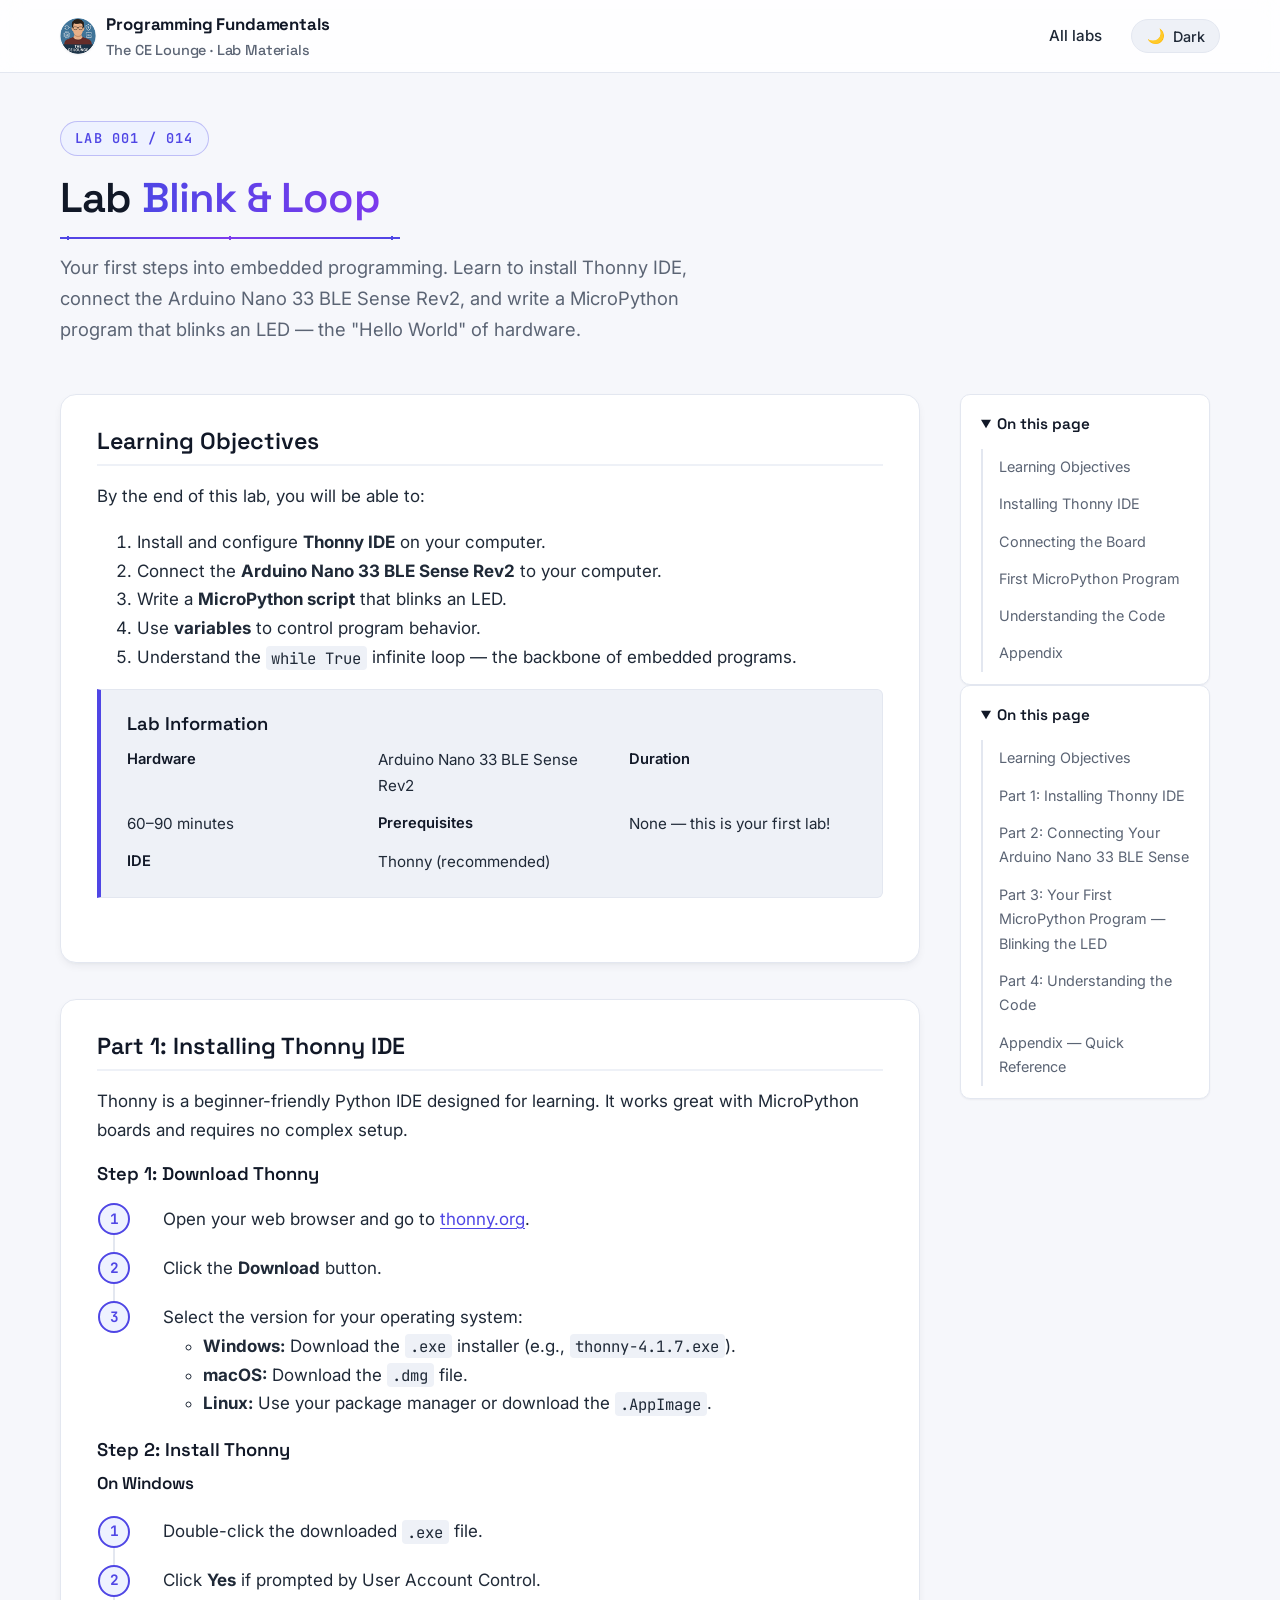
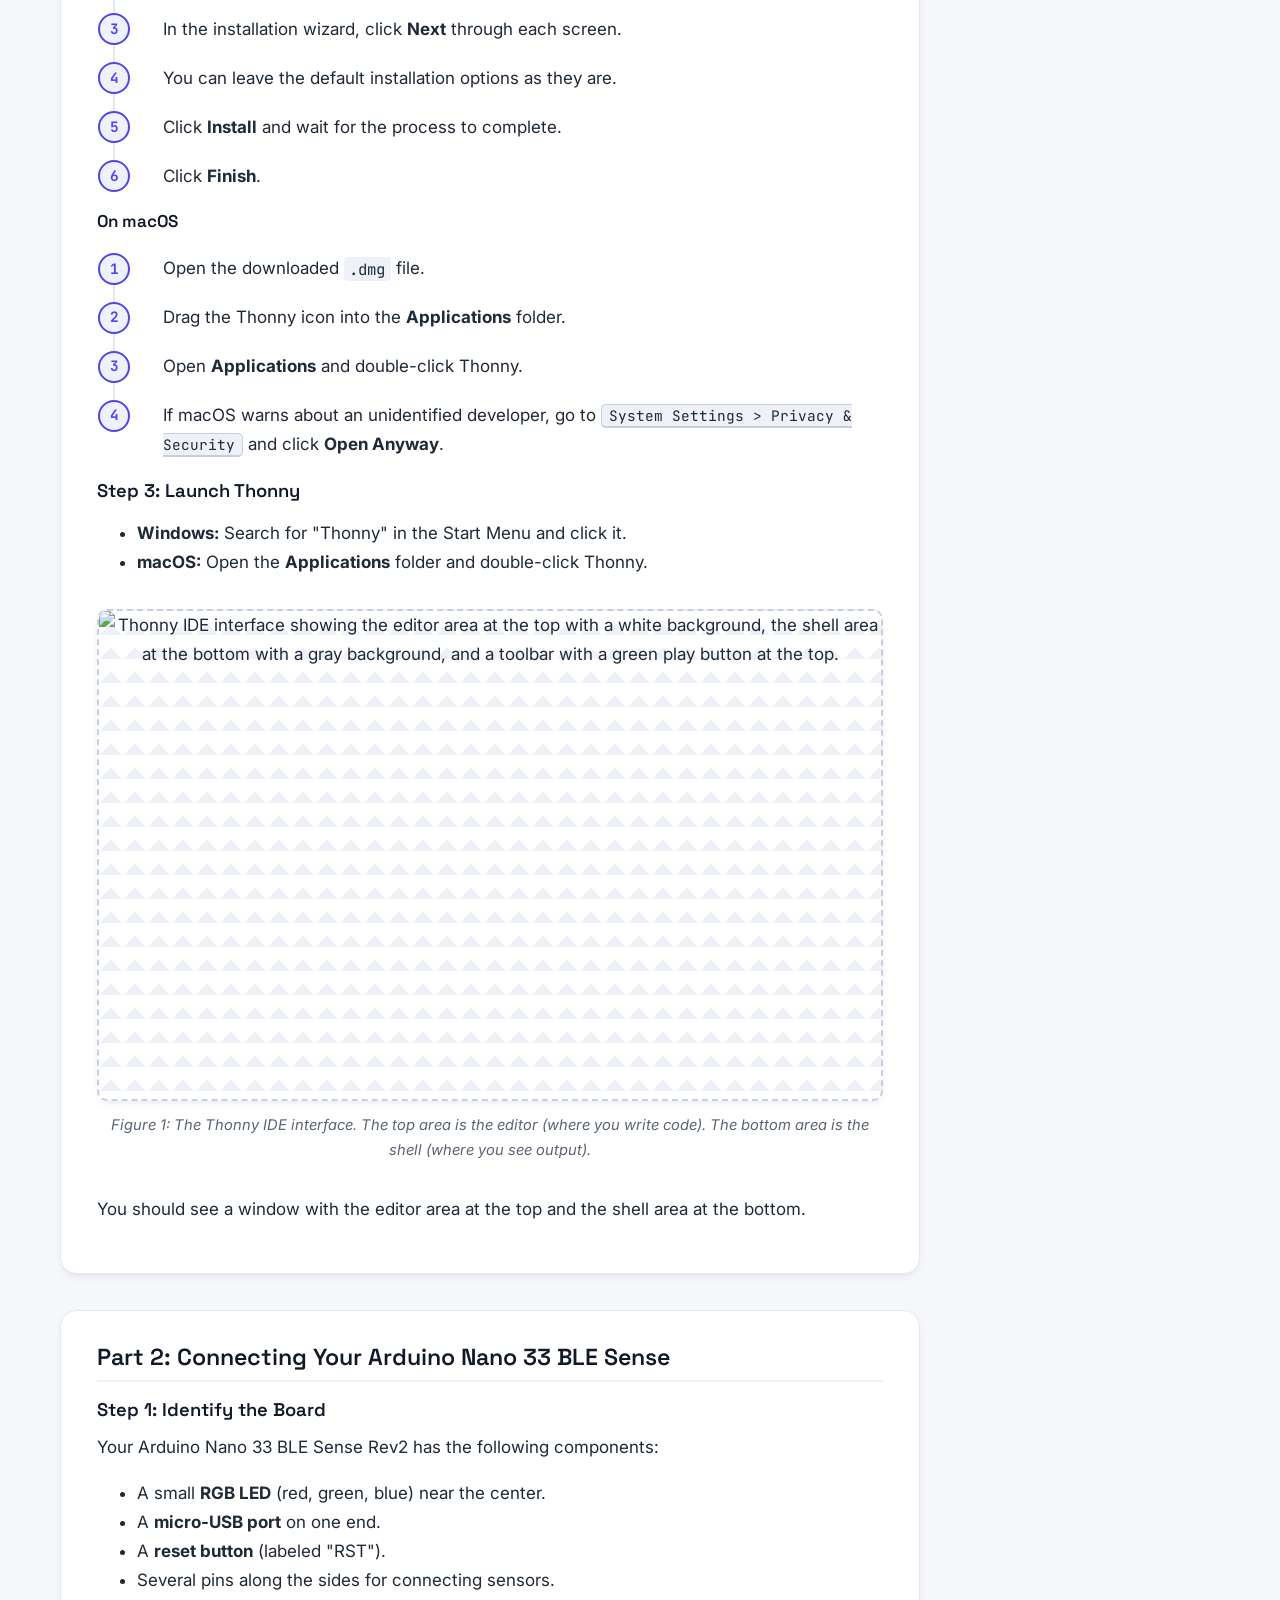
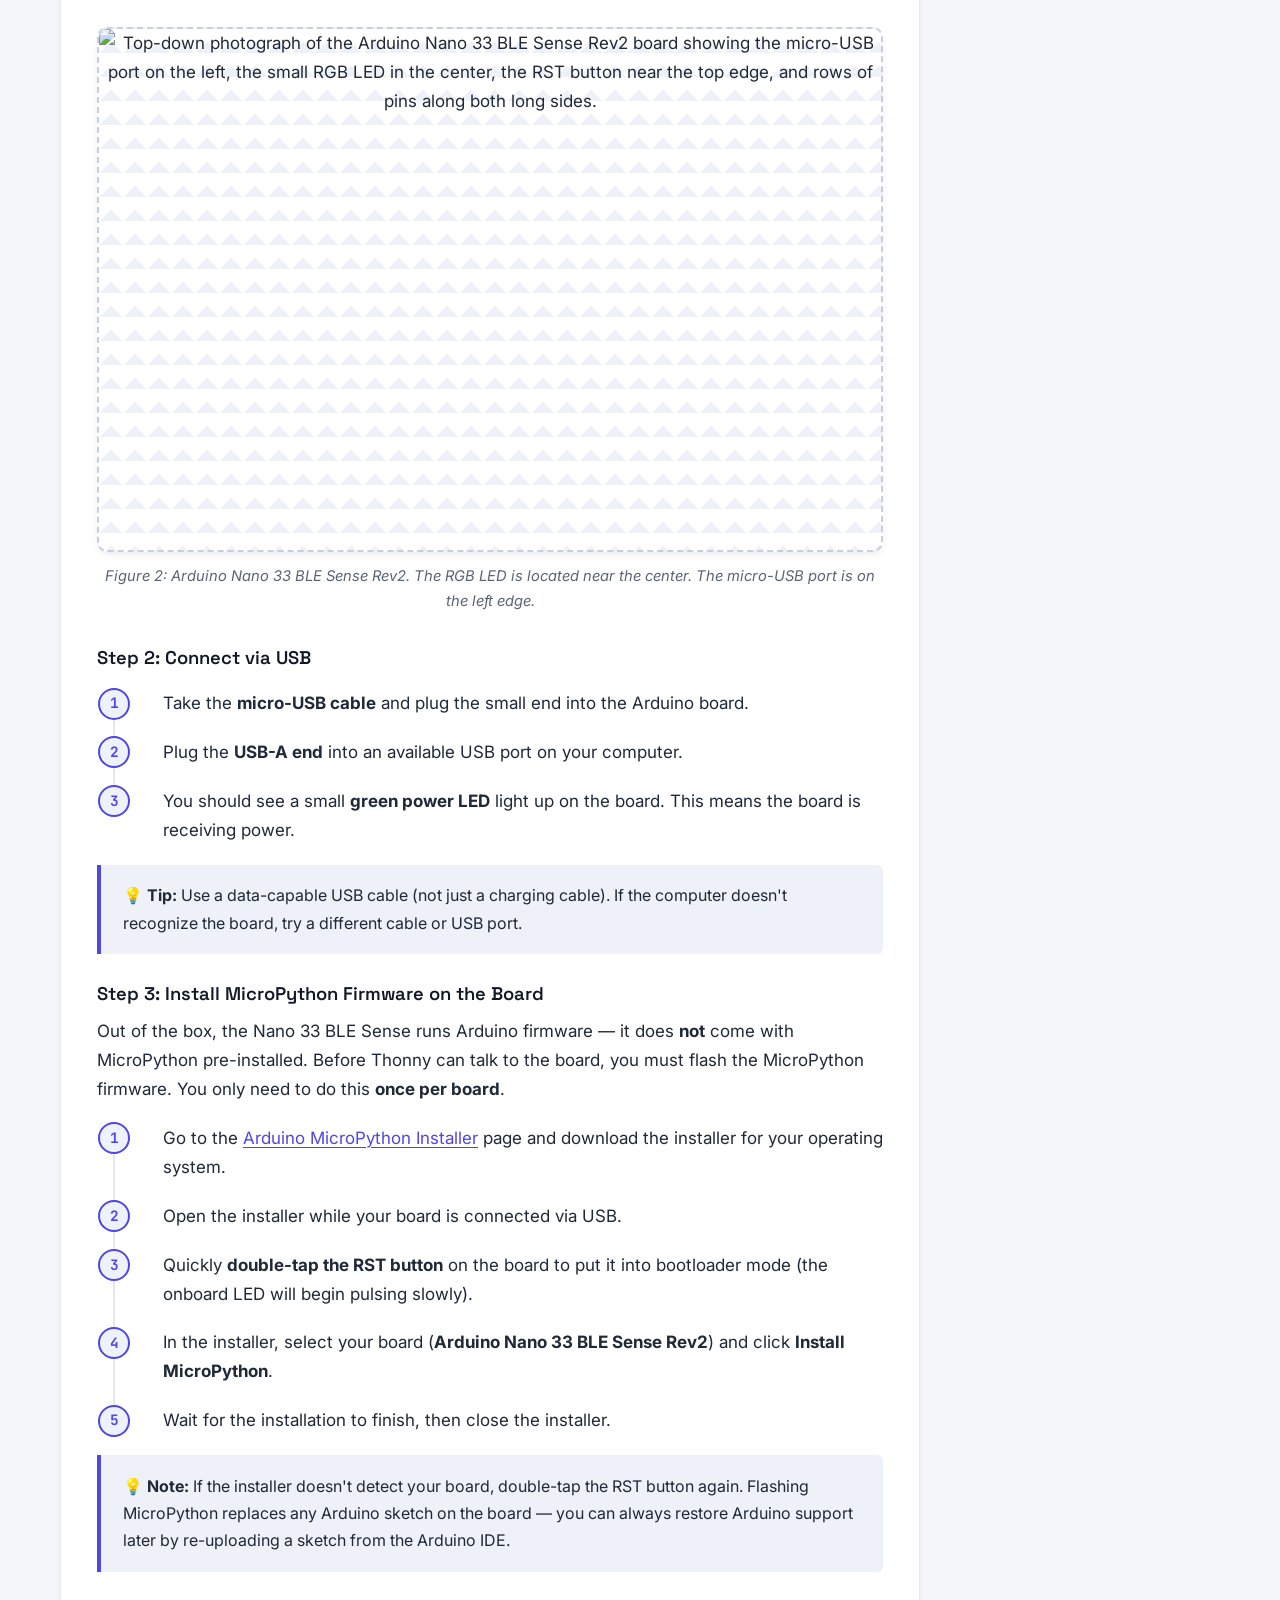
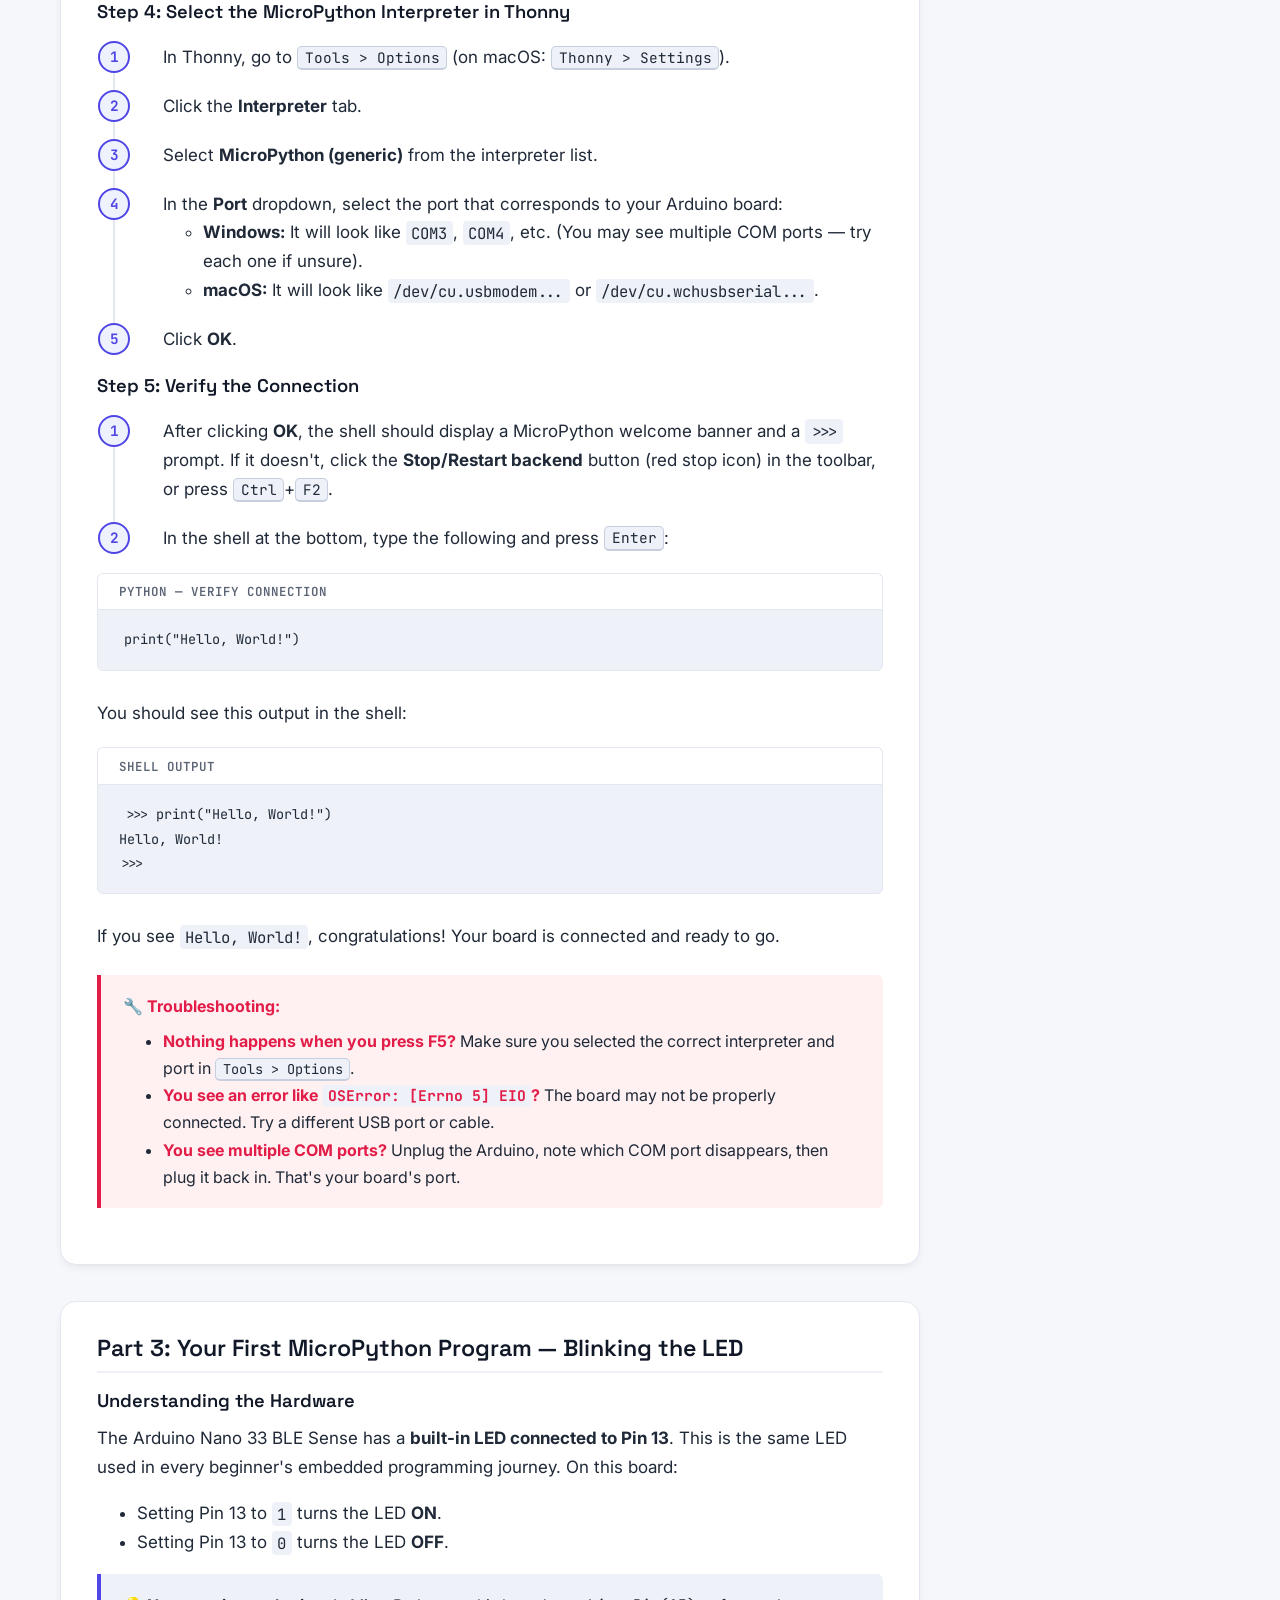
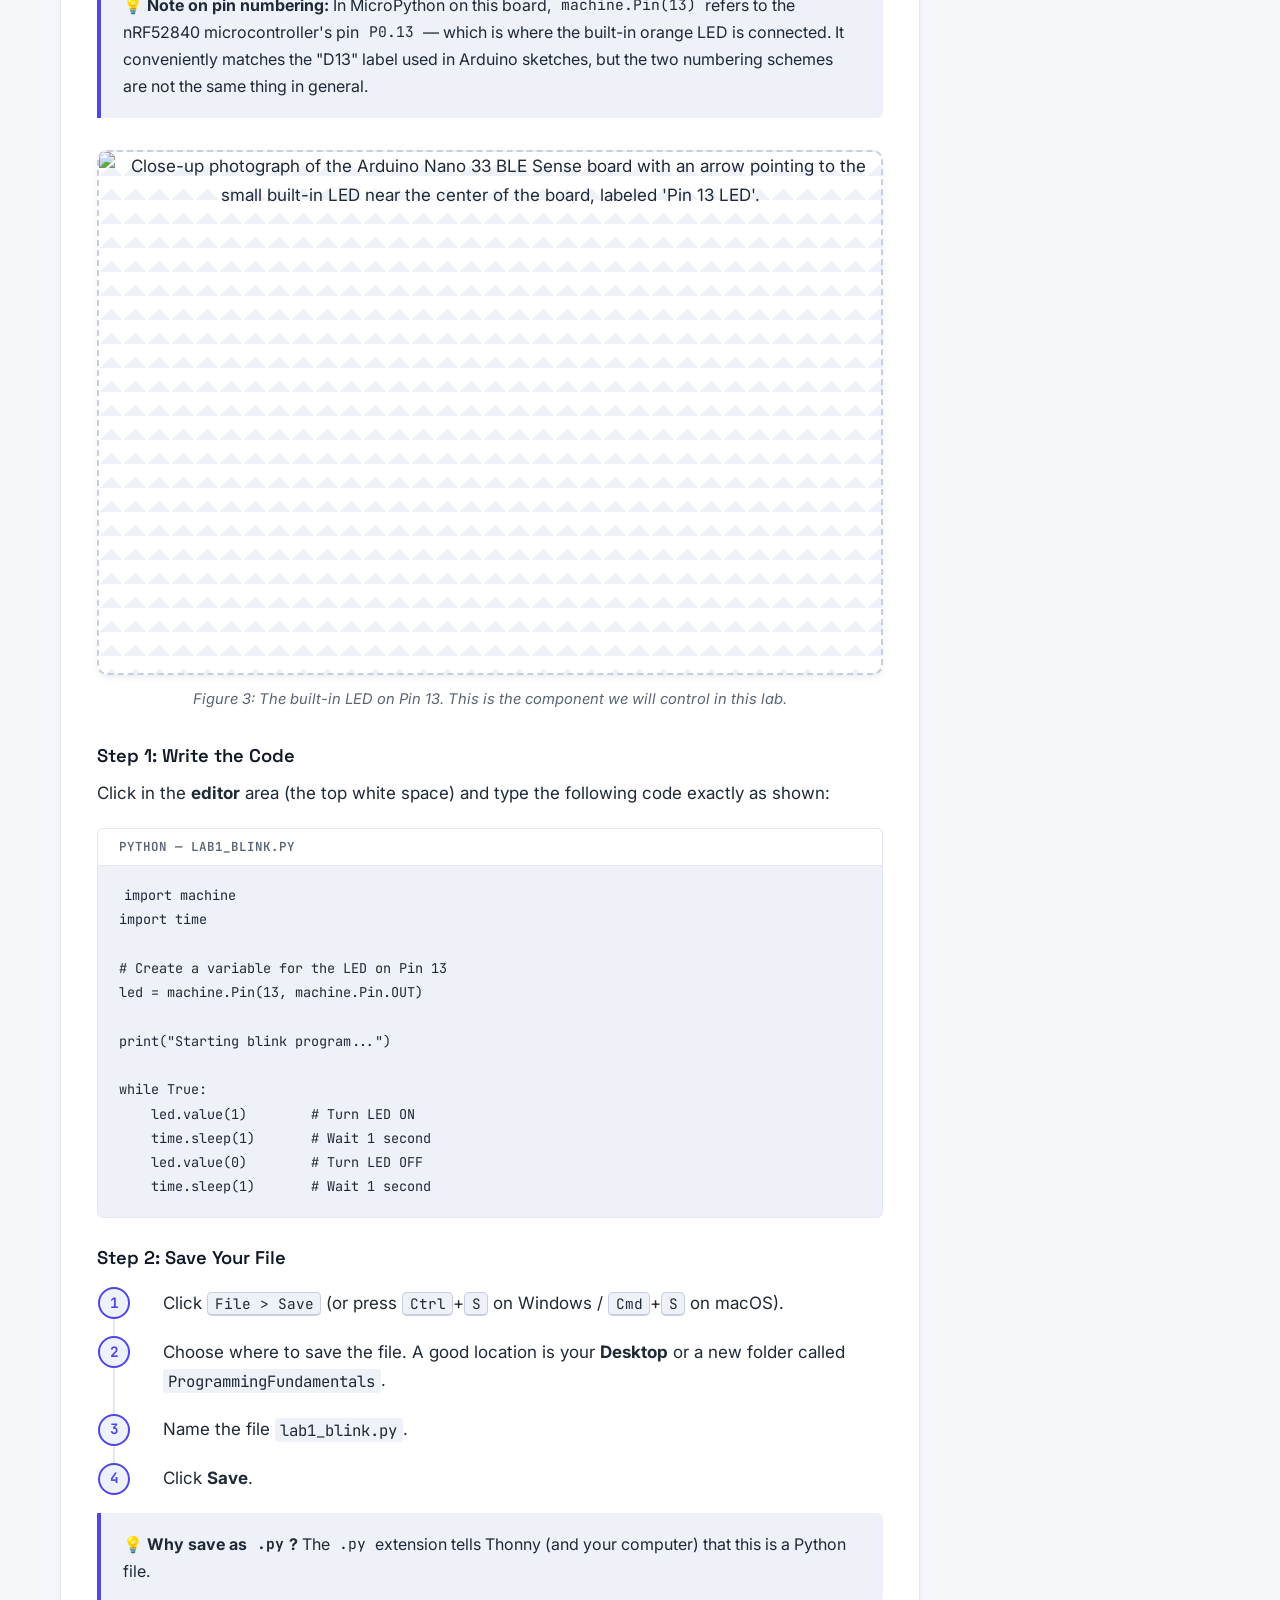
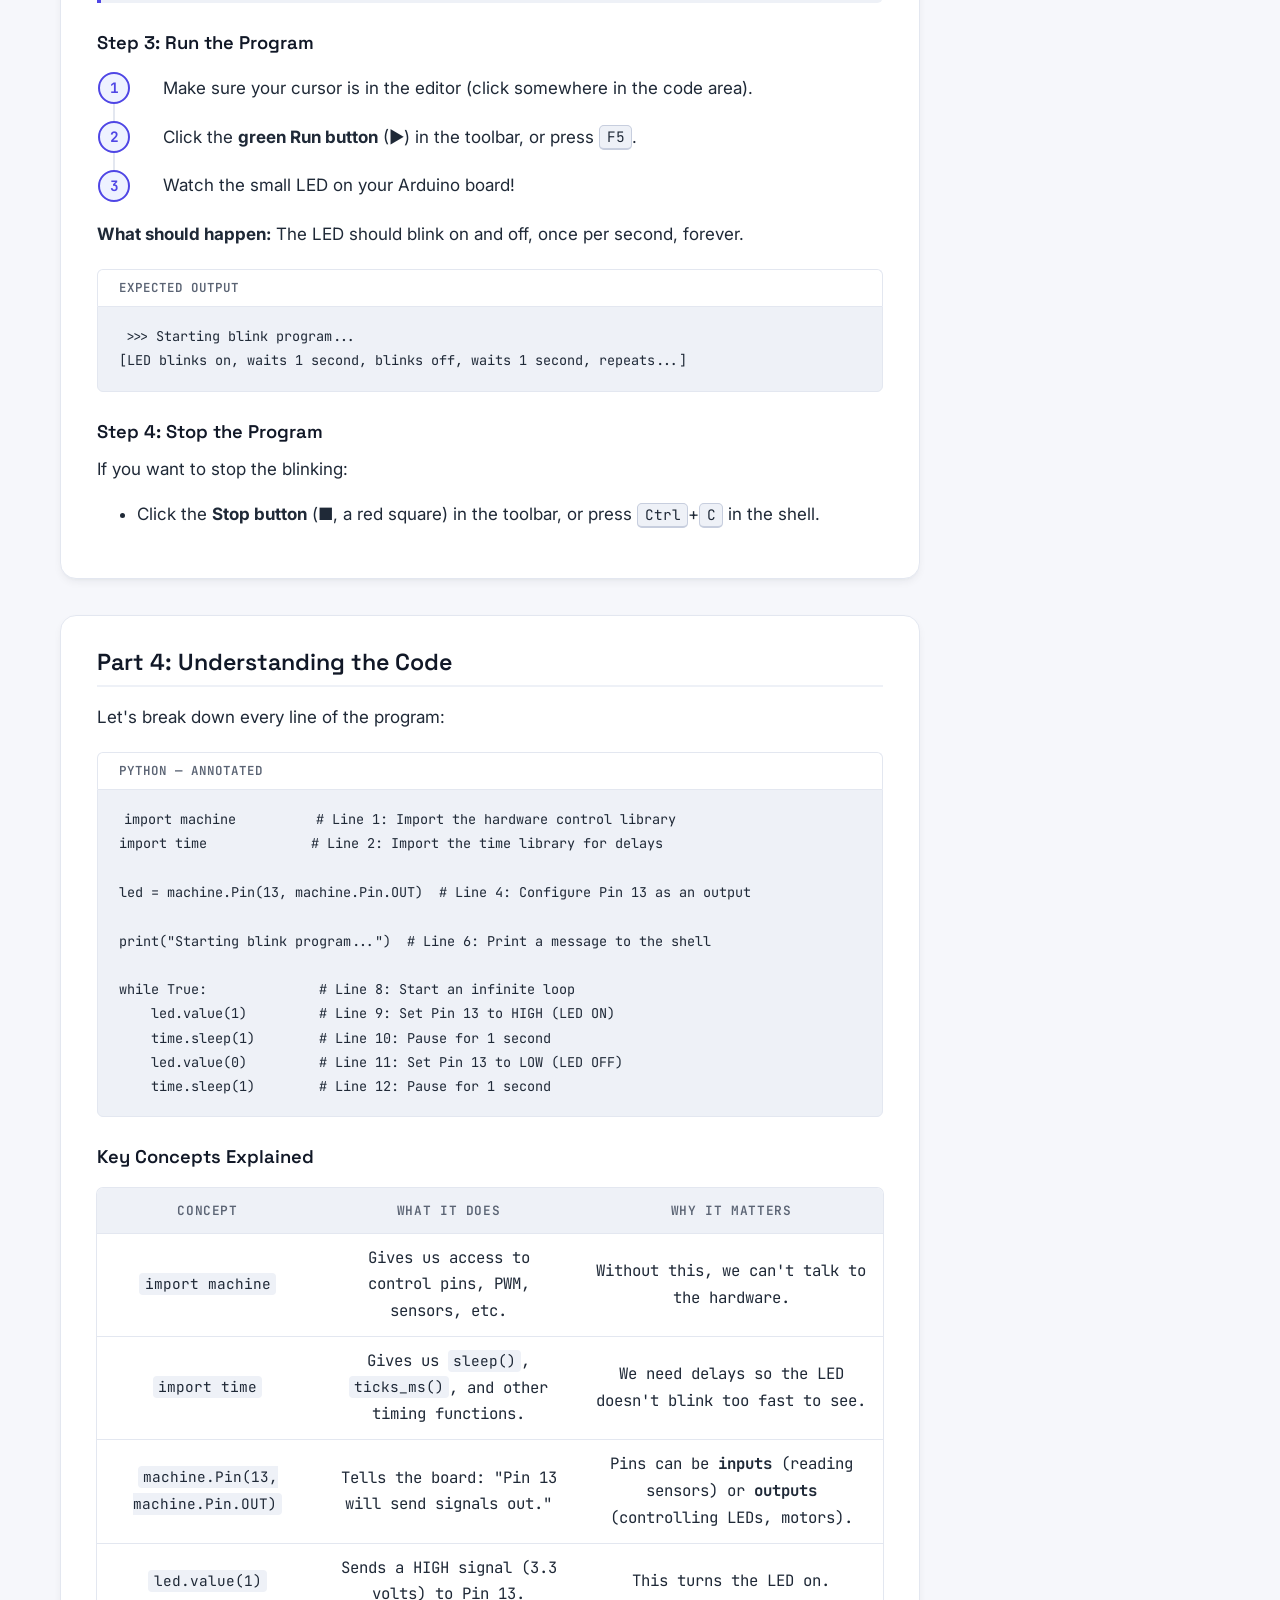
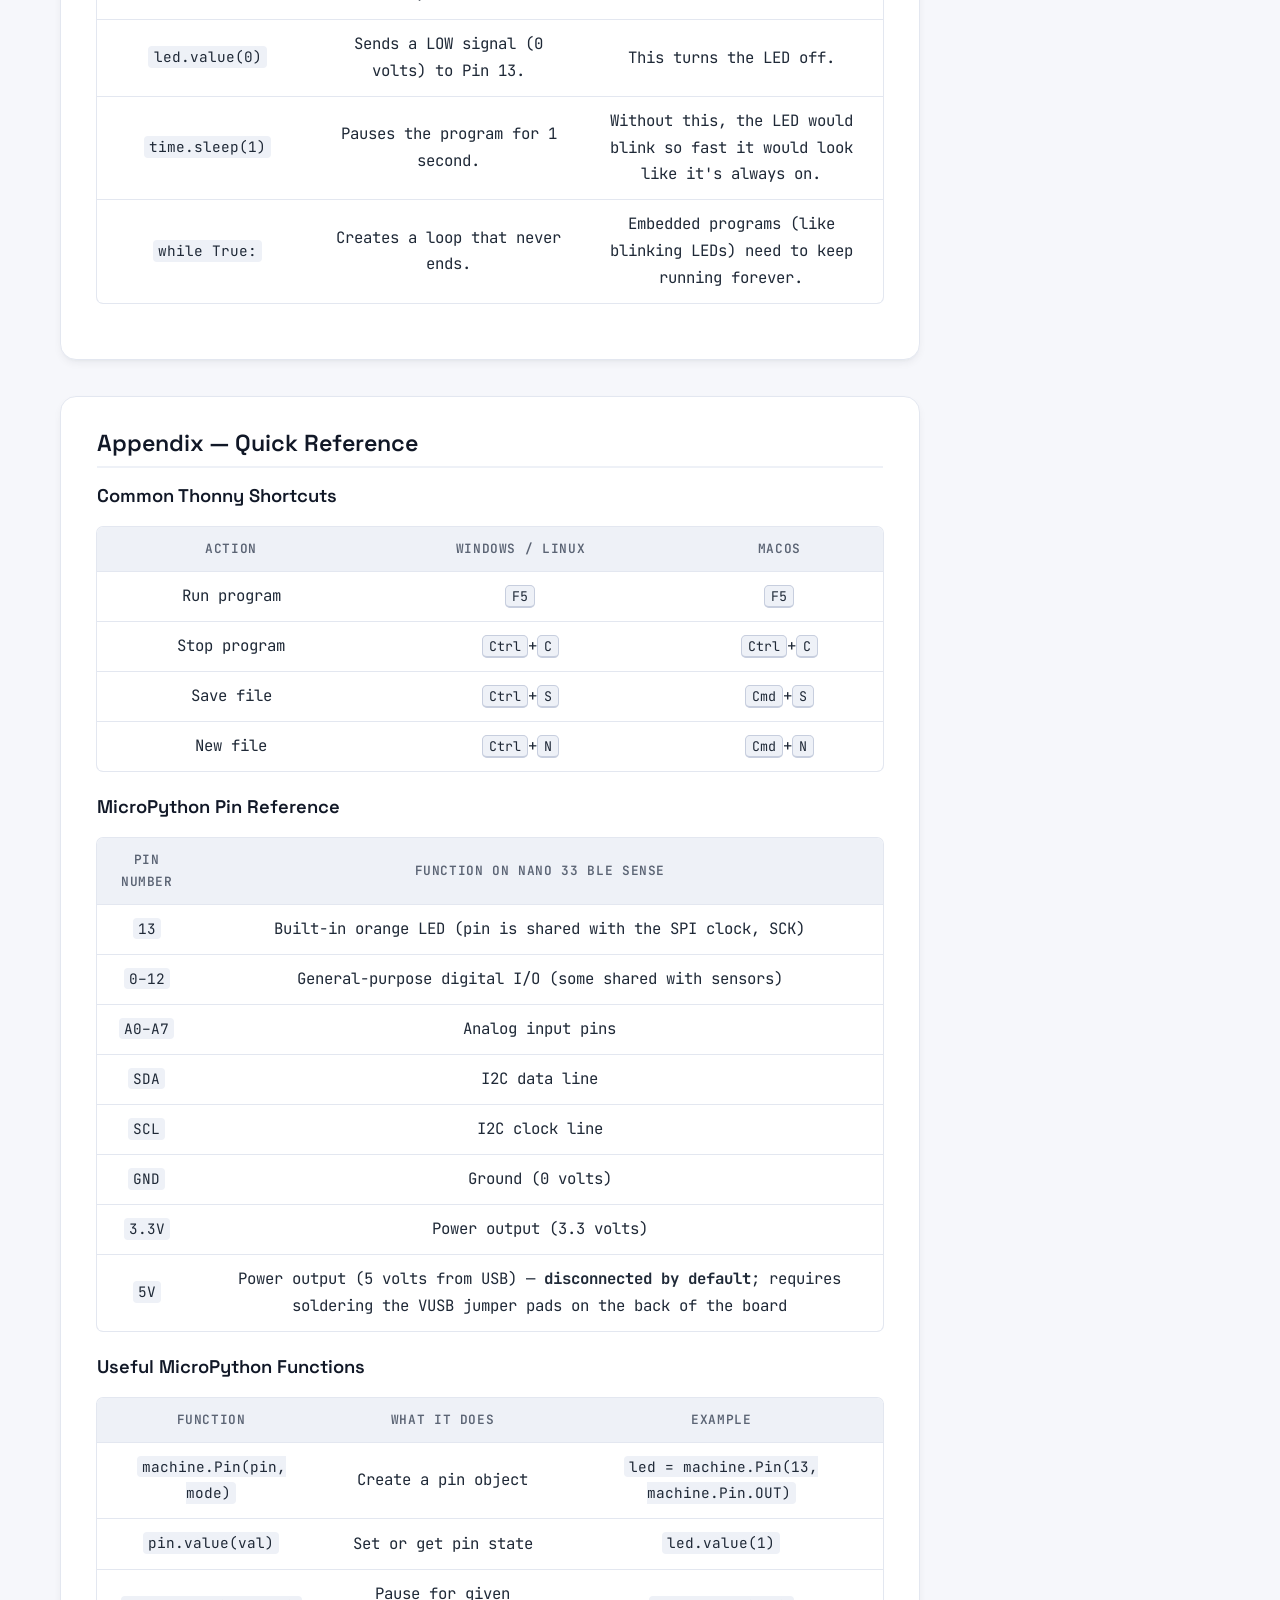
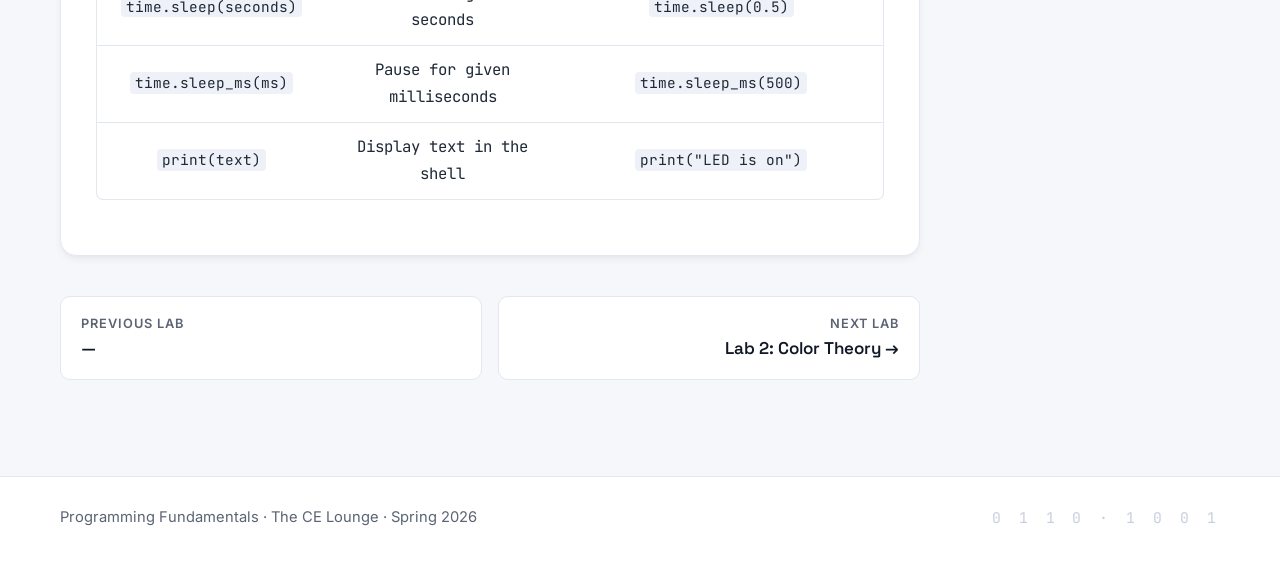
==== commit c94bb3cc: "Add files via upload" ====
--- a/lessons/lab01-blink-loop/index.html
+++ b/lessons/lab01-blink-loop/index.html
@@ -3,162 +3,577 @@
 <head>
     <meta charset="UTF-8">
     <meta name="viewport" content="width=device-width, initial-scale=1.0">
-    <title>Home · Programming Fundamentals</title>
-    <meta name="description" content="Interactive lab materials for The CE Lounge: Programming Fundamentals. Learn Python programming through embedded programming and sensor interfacing with the Arduino NANO BLE Sense Rev2.">
-    <link rel="icon" type="image/png" href="assets/images/favicon-32.png" sizes="32x32">
-    <link rel="icon" type="image/png" href="assets/images/favicon-16.png" sizes="16x16">
-    <link rel="apple-touch-icon" href="assets/images/apple-touch-icon.png">
+
+    <!-- PAGE METADATA — Edit these for each lab -->
+    <title>Lab 1: Blink & Loop · Programming Fundamentals</title>
+    <meta name="description" content="Learn to install Thonny IDE, connect the Arduino Nano 33 BLE Sense, and write your first MicroPython program to blink an LED.">
+
+    <!-- FONTS — Same as course site -->
+    <link rel="icon" type="image/png" href="../../assets/images/favicon-32.png" sizes="32x32">
+    <link rel="icon" type="image/png" href="../../assets/images/favicon-16.png" sizes="16x16">
+    <link rel="apple-touch-icon" href="../../assets/images/apple-touch-icon.png">
     <link rel="preconnect" href="https://fonts.googleapis.com">
     <link rel="preconnect" href="https://fonts.gstatic.com" crossorigin>
     <link href="https://fonts.googleapis.com/css2?family=Space+Grotesk:wght@500;600;700&family=Inter:wght@400;500;600;700&family=JetBrains+Mono:wght@400;500;700&display=swap" rel="stylesheet">
-    <link rel="stylesheet" href="assets/css/site.css">
-    <script src="assets/js/site.js" defer></script>
+
+    <!-- COURSE STYLESHEET — Two levels up from this file -->
+    <link rel="stylesheet" href="../../assets/css/site.css">
+
+    <!-- LAB-SPECIFIC STYLES — For images, videos, and lab-specific components -->
+    <link rel="stylesheet" href="../../assets/css/lab-common.css">
+    <link rel="stylesheet" href="lab-styles.css">
+
+    <!-- COURSE SCRIPTS — Dark mode, TOC, scroll spy -->
+    <script src="../../assets/js/site.js" defer></script>
+
+    <!-- LAB-SPECIFIC SCRIPT — For interactive exercises -->
+    <script src="../../assets/js/lab-common.js" defer></script>
 </head>
 <body>
+    <!-- SKIP LINK — First focusable element for keyboard/screenreader users -->
     <a class="skip-link" href="#main-content">Skip to main content</a>
 
+    <!-- SITE HEADER — Course branding and navigation -->
     <header class="site-header" role="banner">
         <div class="header-inner">
-            <a class="brand" href="index.html" aria-label="Programming Fundamentals — Home">
-                <img class="brand-mark" src="assets/images/logo-mark-64.png" alt="" width="36" height="36">
+            <a class="brand" href="../../index.html" aria-label="Programming Fundamentals — Home">
+                <img class="brand-mark" src="../../assets/images/logo-mark-64.png" alt="" width="36" height="36">
                 <span>Programming Fundamentals<span class="brand-course">The CE Lounge · Lab Materials</span></span>
             </a>
             <nav class="site-nav" aria-label="Course">
                 <ul>
-                    <li><a href="index.html" aria-current="page">All labs</a></li>
+                    <li><a href="../../index.html">All labs</a></li>
                 </ul>
             </nav>
             <button type="button" class="theme-toggle" aria-pressed="false" aria-label="Switch to dark theme">🌙<span class="theme-label">Dark</span></button>
         </div>
     </header>
 
+    <!-- HERO SECTION — Lesson title and introduction -->
     <div class="hero">
-        <p class="eyebrow"><span aria-hidden="true">The CE Lounge · 14 labs</span><span class="sr-only">The CE Lounge · 14 labs</span></p>
-        <h1>Programming <span class="accent">Fundamentals</span></h1>
+        <p class="eyebrow">
+            <span aria-hidden="true">Lab 001 / 014</span>
+            <span class="sr-only">Lab 1 of 14</span>
+        </p>
+        <h1>Lab <span class="accent">Blink &amp; Loop</span></h1>
         <hr class="trace-rule" aria-hidden="true">
-        <p class="lede">Fourteen hands-on labs using the onboard sensors of the Arduino NANO 33 BLE Sense Rev2 — no extra components required. Learn core Python concepts, one sensor at a time, from your first <code>while</code> loop to exception handling.</p>
+        <p class="lede">Your first steps into embedded programming. Learn to install Thonny IDE, connect the Arduino Nano 33 BLE Sense Rev2, and write a MicroPython program that blinks an LED — the "Hello World" of hardware.</p>
     </div>
 
+    <!-- MAIN PAGE GRID — Content + Table of Contents -->
     <div class="page-grid">
         <main id="main-content" class="content">
-            <h2 class="sr-only">Labs</h2>
-            <ul class="lesson-list">
-            <li>
-                <article class="lesson-card">
-                    <p class="lesson-num"><span aria-hidden="true">Lab 010</span><span class="sr-only">Lab 1</span></p>
-                    <h3><a href="lessons/lab01-blink-loop/index.html">Blink & Loop</a></h3>
-                    <p class="lesson-desc">Your first steps into embedded programming. Install Thonny IDE, connect the Arduino NANO BLE Sense, and write a MicroPython program that blinks the onboard LED.</p>
-                    <p class="lesson-cta" aria-hidden="true">Start lab →</p>
-                </article>
-            </li>
-            <li>
-                <article class="lesson-card">
-                    <p class="lesson-num"><span aria-hidden="true">Lab 020</span><span class="sr-only">Lab 2</span></p>
-                    <h3><a href="lessons/lab02-color-theory/index.html">Color Theory</a></h3>
-                    <p class="lesson-desc">Learn how RGB LEDs mix color, understand Active-Low logic, and write functions to create millions of colors using PWM.</p>
-                    <p class="lesson-cta" aria-hidden="true">Start lab →</p>
-                </article>
-            </li>
-            <li>
-                <article class="lesson-card">
-                    <p class="lesson-num"><span aria-hidden="true">Lab 030</span><span class="sr-only">Lab 3</span></p>
-                    <h3><a href="lessons/lab03-weather-reporter/index.html">Weather Reporter</a></h3>
-                    <p class="lesson-desc">Interface with the onboard HS3003 temperature/humidity sensor, work with floats, and use f-strings to format a readable weather report.</p>
-                    <p class="lesson-cta" aria-hidden="true">Start lab →</p>
-                </article>
-            </li>
-            <li>
-                <article class="lesson-card">
-                    <p class="lesson-num"><span aria-hidden="true">Lab 040</span><span class="sr-only">Lab 4</span></p>
-                    <h3><a href="lessons/lab04-data-logger/index.html">Data Logger</a></h3>
-                    <p class="lesson-desc">Read the onboard LPS22HB barometer, store readings in lists and dictionaries, and write a data log out to a file.</p>
-                    <p class="lesson-cta" aria-hidden="true">Start lab →</p>
-                </article>
-            </li>
-            <li>
-                <article class="lesson-card">
-                    <p class="lesson-num"><span aria-hidden="true">Lab 050</span><span class="sr-only">Lab 5</span></p>
-                    <h3><a href="lessons/lab05-virtual-level/index.html">The Virtual Level</a></h3>
-                    <p class="lesson-desc">Read 3-axis accelerometer data from the BMI270, use the math module for trigonometry, and map raw values onto a coordinate system.</p>
-                    <p class="lesson-cta" aria-hidden="true">Start lab →</p>
-                </article>
-            </li>
-            <li>
-                <article class="lesson-card">
-                    <p class="lesson-num"><span aria-hidden="true">Lab 060</span><span class="sr-only">Lab 6</span></p>
-                    <h3><a href="lessons/lab06-pedometer-logic/index.html">Pedometer Logic</a></h3>
-                    <p class="lesson-desc">Detect steps from accelerometer data using comparisons and thresholding — the logic behind every fitness tracker.</p>
-                    <p class="lesson-cta" aria-hidden="true">Start lab →</p>
-                </article>
-            </li>
-            <li>
-                <article class="lesson-card">
-                    <p class="lesson-num"><span aria-hidden="true">Lab 070</span><span class="sr-only">Lab 7</span></p>
-                    <h3><a href="lessons/lab07-fall-detector/index.html">Fall Detector</a></h3>
-                    <p class="lesson-desc">Use the BMI270 accelerometer and logic thresholds to detect a sudden free-fall event, exploring the ideas behind hardware interrupts.</p>
-                    <p class="lesson-cta" aria-hidden="true">Start lab →</p>
-                </article>
-            </li>
-            <li>
-                <article class="lesson-card">
-                    <p class="lesson-num"><span aria-hidden="true">Lab 080</span><span class="sr-only">Lab 8</span></p>
-                    <h3><a href="lessons/lab08-sleep-tracker/index.html">Sleep Tracker</a></h3>
-                    <p class="lesson-desc">Use the BMI270 gyroscope and the time module to log movement events overnight and estimate sleep quality.</p>
-                    <p class="lesson-cta" aria-hidden="true">Start lab →</p>
-                </article>
-            </li>
-            <li>
-                <article class="lesson-card">
-                    <p class="lesson-num"><span aria-hidden="true">Lab 090</span><span class="sr-only">Lab 9</span></p>
-                    <h3><a href="lessons/lab09-spirit-level/index.html">Digital Spirit Level</a></h3>
-                    <p class="lesson-desc">Combine the BMI270's accelerometer and gyroscope with a complementary filter — your first taste of sensor fusion and advanced trigonometry.</p>
-                    <p class="lesson-cta" aria-hidden="true">Start lab →</p>
-                </article>
-            </li>
-            <li>
-                <article class="lesson-card">
-                    <p class="lesson-num"><span aria-hidden="true">Lab 100</span><span class="sr-only">Lab 10</span></p>
-                    <h3><a href="lessons/lab10-gesture-remote/index.html">Gesture Remote</a></h3>
-                    <p class="lesson-desc">Detect hand gestures with the APDS9960, and build a state machine using if/elif/else to turn gestures into remote-control commands.</p>
-                    <p class="lesson-cta" aria-hidden="true">Start lab →</p>
-                </article>
-            </li>
-            <li>
-                <article class="lesson-card">
-                    <p class="lesson-num"><span aria-hidden="true">Lab 110</span><span class="sr-only">Lab 11</span></p>
-                    <h3><a href="lessons/lab11-night-light/index.html">Night-Light</a></h3>
-                    <p class="lesson-desc">Combine the APDS9960's light and proximity readings with logical operators, and calibrate the light threshold for your room.</p>
-                    <p class="lesson-cta" aria-hidden="true">Start lab →</p>
-                </article>
-            </li>
-            <li>
-                <article class="lesson-card">
-                    <p class="lesson-num"><span aria-hidden="true">Lab 120</span><span class="sr-only">Lab 12</span></p>
-                    <h3><a href="lessons/lab12-color-matcher/index.html">Color Matcher</a></h3>
-                    <p class="lesson-desc">Read RGB color data from the APDS9960 color sensor, and use tuples and list comprehensions to match it to the closest named color.</p>
-                    <p class="lesson-cta" aria-hidden="true">Start lab →</p>
-                </article>
-            </li>
-            <li>
-                <article class="lesson-card">
-                    <p class="lesson-num"><span aria-hidden="true">Lab 130</span><span class="sr-only">Lab 13</span></p>
-                    <h3><a href="lessons/lab13-morse-code-encoder/index.html">Morse Code Encoder</a></h3>
-                    <p class="lesson-desc">Use the APDS9960 as a proximity button and the RGB LED as an output to encode typed messages into Morse code, using string slicing and dictionaries.</p>
-                    <p class="lesson-cta" aria-hidden="true">Start lab →</p>
-                </article>
-            </li>
-            <li>
-                <article class="lesson-card">
-                    <p class="lesson-num"><span aria-hidden="true">Lab 140</span><span class="sr-only">Lab 14</span></p>
-                    <h3><a href="lessons/lab14-anomaly-detector/index.html">Anomaly Detector</a></h3>
-                    <p class="lesson-desc">Use the HS3003 sensor and Python's try/except exception handling to build a monitor that detects and reports sensor anomalies.</p>
-                    <p class="lesson-cta" aria-hidden="true">Start lab →</p>
-                </article>
-            </li>
-            </ul>
+
+            <!-- ============================================================ -->
+            <!-- SECTION 1: LEARNING OBJECTIVES                               -->
+            <!-- ============================================================ -->
+            <section id="objectives" class="section" aria-labelledby="objectives-heading">
+                <h2 id="objectives-heading">Learning Objectives</h2>
+                <p>By the end of this lab, you will be able to:</p>
+                <ol>
+                    <li>Install and configure <strong>Thonny IDE</strong> on your computer.</li>
+                    <li>Connect the <strong>Arduino Nano 33 BLE Sense Rev2</strong> to your computer.</li>
+                    <li>Write a <strong>MicroPython script</strong> that blinks an LED.</li>
+                    <li>Use <strong>variables</strong> to control program behavior.</li>
+                    <li>Understand the <code>while True</code> infinite loop — the backbone of embedded programs.</li>
+                </ol>
+
+                <!-- LAB META INFO CARD -->
+                <div class="example-card" role="note" aria-label="Lab information">
+                    <h3 id="lab-meta-heading">Lab Information</h3>
+                    <dl class="lab-meta-list">
+                        <dt>Hardware</dt>
+                        <dd>Arduino Nano 33 BLE Sense Rev2</dd>
+                        <dt>Duration</dt>
+                        <dd>60–90 minutes</dd>
+                        <dt>Prerequisites</dt>
+                        <dd>None — this is your first lab!</dd>
+                        <dt>IDE</dt>
+                        <dd>Thonny (recommended)</dd>
+                    </dl>
+                </div>
+            </section>
+
+            <!-- ============================================================ -->
+            <!-- SECTION 2: INSTALLING THONNY IDE                             -->
+            <!-- ============================================================ -->
+            <section id="install-thonny" class="section" aria-labelledby="install-heading">
+                <h2 id="install-heading">Part 1: Installing Thonny IDE</h2>
+                <p>Thonny is a beginner-friendly Python IDE designed for learning. It works great with MicroPython boards and requires no complex setup.</p>
+
+                <h3 id="download-thonny">Step 1: Download Thonny</h3>
+                <ol class="steps">
+                    <li>Open your web browser and go to <a href="https://thonny.org/" target="_blank" rel="noopener noreferrer">thonny.org<span class="sr-only"> (opens in a new window)</span></a>.</li>
+                    <li>Click the <strong>Download</strong> button.</li>
+                    <li>Select the version for your operating system:
+                        <ul>
+                            <li><strong>Windows:</strong> Download the <code>.exe</code> installer (e.g., <code>thonny-4.1.7.exe</code>).</li>
+                            <li><strong>macOS:</strong> Download the <code>.dmg</code> file.</li>
+                            <li><strong>Linux:</strong> Use your package manager or download the <code>.AppImage</code>.</li>
+                        </ul>
+                    </li>
+                </ol>
+
+                <h3 id="install-thonny-steps">Step 2: Install Thonny</h3>
+
+                <h4 id="install-windows">On Windows</h4>
+                <ol class="steps">
+                    <li>Double-click the downloaded <code>.exe</code> file.</li>
+                    <li>Click <strong>Yes</strong> if prompted by User Account Control.</li>
+                    <li>In the installation wizard, click <strong>Next</strong> through each screen.</li>
+                    <li>You can leave the default installation options as they are.</li>
+                    <li>Click <strong>Install</strong> and wait for the process to complete.</li>
+                    <li>Click <strong>Finish</strong>.</li>
+                </ol>
+
+                <h4 id="install-macos">On macOS</h4>
+                <ol class="steps">
+                    <li>Open the downloaded <code>.dmg</code> file.</li>
+                    <li>Drag the Thonny icon into the <strong>Applications</strong> folder.</li>
+                    <li>Open <strong>Applications</strong> and double-click Thonny.</li>
+                    <li>If macOS warns about an unidentified developer, go to <span class="ui-path">System Settings &gt; Privacy &amp; Security</span> and click <strong>Open Anyway</strong>.</li>
+                </ol>
+
+                <h3 id="launch-thonny">Step 3: Launch Thonny</h3>
+                <ul>
+                    <li><strong>Windows:</strong> Search for "Thonny" in the Start Menu and click it.</li>
+                    <li><strong>macOS:</strong> Open the <strong>Applications</strong> folder and double-click Thonny.</li>
+                </ul>
+
+                <!-- IMAGE PROVISION: Thonny IDE screenshot -->
+                <figure class="lab-figure" role="group" aria-labelledby="thonny-screenshot-caption">
+                    <img src="" data-suggested-filename="assets/images/thonny-interface.png" 
+                         alt="Thonny IDE interface showing the editor area at the top with a white background, the shell area at the bottom with a gray background, and a toolbar with a green play button at the top."
+                         width="800" height="500"
+                         loading="lazy">
+                    <figcaption id="thonny-screenshot-caption">
+                        Figure 1: The Thonny IDE interface. The top area is the editor (where you write code). The bottom area is the shell (where you see output).
+                    </figcaption>
+                </figure>
+
+                <p>You should see a window with the editor area at the top and the shell area at the bottom.</p>
+            </section>
+
+            <!-- ============================================================ -->
+            <!-- SECTION 3: CONNECTING THE ARDUINO BOARD                      -->
+            <!-- ============================================================ -->
+            <section id="connect-board" class="section" aria-labelledby="connect-heading">
+                <h2 id="connect-heading">Part 2: Connecting Your Arduino Nano 33 BLE Sense</h2>
+
+                <h3 id="identify-board">Step 1: Identify the Board</h3>
+                <p>Your Arduino Nano 33 BLE Sense Rev2 has the following components:</p>
+                <ul>
+                    <li>A small <strong>RGB LED</strong> (red, green, blue) near the center.</li>
+                    <li>A <strong>micro-USB port</strong> on one end.</li>
+                    <li>A <strong>reset button</strong> (labeled "RST").</li>
+                    <li>Several pins along the sides for connecting sensors.</li>
+                </ul>
+
+                <!-- IMAGE PROVISION: Arduino board photo -->
+                <figure class="lab-figure" role="group" aria-labelledby="board-photo-caption">
+                    <img src="" data-suggested-filename="assets/images/arduino-nano-ble-sense.jpg" 
+                         alt="Top-down photograph of the Arduino Nano 33 BLE Sense Rev2 board showing the micro-USB port on the left, the small RGB LED in the center, the RST button near the top edge, and rows of pins along both long sides."
+                         width="600" height="400"
+                         loading="lazy">
+                    <figcaption id="board-photo-caption">
+                        Figure 2: Arduino Nano 33 BLE Sense Rev2. The RGB LED is located near the center. The micro-USB port is on the left edge.
+                    </figcaption>
+                </figure>
+
+                <h3 id="connect-usb">Step 2: Connect via USB</h3>
+                <ol class="steps">
+                    <li>Take the <strong>micro-USB cable</strong> and plug the small end into the Arduino board.</li>
+                    <li>Plug the <strong>USB-A end</strong> into an available USB port on your computer.</li>
+                    <li>You should see a small <strong>green power LED</strong> light up on the board. This means the board is receiving power.</li>
+                </ol>
+
+                <!-- TIP CALLOUT -->
+                <div class="instructions" role="note" aria-label="Tip">
+                    <strong>💡 Tip:</strong> Use a data-capable USB cable (not just a charging cable). If the computer doesn't recognize the board, try a different cable or USB port.
+                </div>
+
+                <h3 id="install-firmware">Step 3: Install MicroPython Firmware on the Board</h3>
+                <p>Out of the box, the Nano 33 BLE Sense runs Arduino firmware — it does <strong>not</strong> come with MicroPython pre-installed. Before Thonny can talk to the board, you must flash the MicroPython firmware. You only need to do this <strong>once per board</strong>.</p>
+                <ol class="steps">
+                    <li>Go to the <a href="https://labs.arduino.cc/en/labs/micropython" target="_blank" rel="noopener noreferrer">Arduino MicroPython Installer<span class="sr-only"> (opens in a new window)</span></a> page and download the installer for your operating system.</li>
+                    <li>Open the installer while your board is connected via USB.</li>
+                    <li>Quickly <strong>double-tap the RST button</strong> on the board to put it into bootloader mode (the onboard LED will begin pulsing slowly).</li>
+                    <li>In the installer, select your board (<strong>Arduino Nano 33 BLE Sense Rev2</strong>) and click <strong>Install MicroPython</strong>.</li>
+                    <li>Wait for the installation to finish, then close the installer.</li>
+                </ol>
+
+                <div class="instructions" role="note" aria-label="Firmware note">
+                    <strong>💡 Note:</strong> If the installer doesn't detect your board, double-tap the RST button again. Flashing MicroPython replaces any Arduino sketch on the board — you can always restore Arduino support later by re-uploading a sketch from the Arduino IDE.
+                </div>
+
+                <h3 id="select-interpreter">Step 4: Select the MicroPython Interpreter in Thonny</h3>
+                <ol class="steps">
+                    <li>In Thonny, go to <span class="ui-path">Tools &gt; Options</span> (on macOS: <span class="ui-path">Thonny &gt; Settings</span>).</li>
+                    <li>Click the <strong>Interpreter</strong> tab.</li>
+                    <li>Select <strong>MicroPython (generic)</strong> from the interpreter list.</li>
+                    <li>In the <strong>Port</strong> dropdown, select the port that corresponds to your Arduino board:
+                        <ul>
+                            <li><strong>Windows:</strong> It will look like <code>COM3</code>, <code>COM4</code>, etc. (You may see multiple COM ports — try each one if unsure).</li>
+                            <li><strong>macOS:</strong> It will look like <code>/dev/cu.usbmodem...</code> or <code>/dev/cu.wchusbserial...</code>.</li>
+                        </ul>
+                    </li>
+                    <li>Click <strong>OK</strong>.</li>
+                </ol>
+
+                <h3 id="verify-connection">Step 5: Verify the Connection</h3>
+                <ol class="steps">
+                    <li>After clicking <strong>OK</strong>, the shell should display a MicroPython welcome banner and a <code>&gt;&gt;&gt;</code> prompt. If it doesn't, click the <strong>Stop/Restart backend</strong> button (red stop icon) in the toolbar, or press <span class="kbd">Ctrl</span>+<span class="kbd">F2</span>.</li>
+                    <li>In the shell at the bottom, type the following and press <span class="kbd">Enter</span>:</li>
+                </ol>
+
+                <!-- CODE BLOCK: Verification test -->
+                <div class="code-block">
+                    <span class="code-caption">Python — Verify Connection</span>
+                    <pre><code>print("Hello, World!")</code></pre>
+                </div>
+
+                <p>You should see this output in the shell:</p>
+
+                <div class="code-block">
+                    <span class="code-caption">Shell Output</span>
+                    <pre><code>>>> print("Hello, World!")
+Hello, World!
+>>></code></pre>
+                </div>
+
+                <p>If you see <code>Hello, World!</code>, congratulations! Your board is connected and ready to go.</p>
+
+                <!-- TROUBLESHOOTING CALLOUT -->
+                <div class="callout-warning" role="alert" aria-label="Troubleshooting tips">
+                    <strong>🔧 Troubleshooting:</strong>
+                    <ul style="margin-top: 0.5rem; margin-bottom: 0;">
+                        <li><strong>Nothing happens when you press F5?</strong> Make sure you selected the correct interpreter and port in <span class="ui-path">Tools &gt; Options</span>.</li>
+                        <li><strong>You see an error like <code>OSError: [Errno 5] EIO</code>?</strong> The board may not be properly connected. Try a different USB port or cable.</li>
+                        <li><strong>You see multiple COM ports?</strong> Unplug the Arduino, note which COM port disappears, then plug it back in. That's your board's port.</li>
+                    </ul>
+                </div>
+            </section>
+
+            <!-- ============================================================ -->
+            <!-- SECTION 4: YOUR FIRST MICROPYTHON PROGRAM                    -->
+            <!-- ============================================================ -->
+            <section id="first-program" class="section" aria-labelledby="first-program-heading">
+                <h2 id="first-program-heading">Part 3: Your First MicroPython Program — Blinking the LED</h2>
+
+                <h3 id="understand-hardware">Understanding the Hardware</h3>
+                <p>The Arduino Nano 33 BLE Sense has a <strong>built-in LED connected to Pin 13</strong>. This is the same LED used in every beginner's embedded programming journey. On this board:</p>
+                <ul>
+                    <li>Setting Pin 13 to <code>1</code> turns the LED <strong>ON</strong>.</li>
+                    <li>Setting Pin 13 to <code>0</code> turns the LED <strong>OFF</strong>.</li>
+                </ul>
+
+                <div class="instructions" role="note" aria-label="Pin numbering note">
+                    <strong>💡 Note on pin numbering:</strong> In MicroPython on this board, <code>machine.Pin(13)</code> refers to the nRF52840 microcontroller's pin <code>P0.13</code> — which is where the built-in orange LED is connected. It conveniently matches the "D13" label used in Arduino sketches, but the two numbering schemes are not the same thing in general.
+                </div>
+
+                <!-- IMAGE PROVISION: Pin 13 LED location -->
+                <figure class="lab-figure" role="group" aria-labelledby="led-pin-caption">
+                    <img src="" data-suggested-filename="assets/images/led-pin13-closeup.jpg" 
+                         alt="Close-up photograph of the Arduino Nano 33 BLE Sense board with an arrow pointing to the small built-in LED near the center of the board, labeled 'Pin 13 LED'."
+                         width="600" height="400"
+                         loading="lazy">
+                    <figcaption id="led-pin-caption">
+                        Figure 3: The built-in LED on Pin 13. This is the component we will control in this lab.
+                    </figcaption>
+                </figure>
+
+                <h3 id="write-code">Step 1: Write the Code</h3>
+                <p>Click in the <strong>editor</strong> area (the top white space) and type the following code exactly as shown:</p>
+
+                <!-- CODE BLOCK: Basic blink program -->
+                <div class="code-block">
+                    <span class="code-caption">Python — lab1_blink.py</span>
+                    <pre><code>import machine
+import time
+
+# Create a variable for the LED on Pin 13
+led = machine.Pin(13, machine.Pin.OUT)
+
+print("Starting blink program...")
+
+while True:
+    led.value(1)        # Turn LED ON
+    time.sleep(1)       # Wait 1 second
+    led.value(0)        # Turn LED OFF
+    time.sleep(1)       # Wait 1 second</code></pre>
+                </div>
+
+                <h3 id="save-file">Step 2: Save Your File</h3>
+                <ol class="steps">
+                    <li>Click <span class="ui-path">File &gt; Save</span> (or press <span class="kbd">Ctrl</span>+<span class="kbd">S</span> on Windows / <span class="kbd">Cmd</span>+<span class="kbd">S</span> on macOS).</li>
+                    <li>Choose where to save the file. A good location is your <strong>Desktop</strong> or a new folder called <code>ProgrammingFundamentals</code>.</li>
+                    <li>Name the file <code>lab1_blink.py</code>.</li>
+                    <li>Click <strong>Save</strong>.</li>
+                </ol>
+
+                <div class="instructions" role="note" aria-label="Why save as .py">
+                    <strong>💡 Why save as <code>.py</code>?</strong> The <code>.py</code> extension tells Thonny (and your computer) that this is a Python file.
+                </div>
+
+                <h3 id="run-program">Step 3: Run the Program</h3>
+                <ol class="steps">
+                    <li>Make sure your cursor is in the editor (click somewhere in the code area).</li>
+                    <li>Click the <strong>green Run button</strong> (▶) in the toolbar, or press <span class="kbd">F5</span>.</li>
+                    <li>Watch the small LED on your Arduino board!</li>
+                </ol>
+
+                <p><strong>What should happen:</strong> The LED should blink on and off, once per second, forever.</p>
+
+                <div class="code-block">
+                    <span class="code-caption">Expected Output</span>
+                    <pre><code>>>> Starting blink program...
+[LED blinks on, waits 1 second, blinks off, waits 1 second, repeats...]</code></pre>
+                </div>
+
+                <h3 id="stop-program">Step 4: Stop the Program</h3>
+                <p>If you want to stop the blinking:</p>
+                <ul>
+                    <li>Click the <strong>Stop button</strong> (■, a red square) in the toolbar, or press <span class="kbd">Ctrl</span>+<span class="kbd">C</span> in the shell.</li>
+                </ul>
+            </section>
+
+            <!-- ============================================================ -->
+            <!-- SECTION 5: UNDERSTANDING THE CODE                            -->
+            <!-- ============================================================ -->
+            <section id="understand-code" class="section" aria-labelledby="understand-code-heading">
+                <h2 id="understand-code-heading">Part 4: Understanding the Code</h2>
+                <p>Let's break down every line of the program:</p>
+
+                <!-- CODE BLOCK: Annotated code -->
+                <div class="code-block">
+                    <span class="code-caption">Python — Annotated</span>
+                    <pre><code>import machine          # Line 1: Import the hardware control library
+import time             # Line 2: Import the time library for delays
+
+led = machine.Pin(13, machine.Pin.OUT)  # Line 4: Configure Pin 13 as an output
+
+print("Starting blink program...")  # Line 6: Print a message to the shell
+
+while True:              # Line 8: Start an infinite loop
+    led.value(1)         # Line 9: Set Pin 13 to HIGH (LED ON)
+    time.sleep(1)        # Line 10: Pause for 1 second
+    led.value(0)         # Line 11: Set Pin 13 to LOW (LED OFF)
+    time.sleep(1)        # Line 12: Pause for 1 second</code></pre>
+                </div>
+
+                <h3 id="key-concepts">Key Concepts Explained</h3>
+
+                <!-- TABLE: Key concepts -->
+                <div class="table-responsive" role="region" aria-label="Key concepts table">
+                    <table class="tt-table" summary="Explanation of key MicroPython concepts used in the blink program">
+                        <thead>
+                            <tr>
+                                <th scope="col">Concept</th>
+                                <th scope="col">What It Does</th>
+                                <th scope="col">Why It Matters</th>
+                            </tr>
+                        </thead>
+                        <tbody>
+                            <tr>
+                                <td><code>import machine</code></td>
+                                <td>Gives us access to control pins, PWM, sensors, etc.</td>
+                                <td>Without this, we can't talk to the hardware.</td>
+                            </tr>
+                            <tr>
+                                <td><code>import time</code></td>
+                                <td>Gives us <code>sleep()</code>, <code>ticks_ms()</code>, and other timing functions.</td>
+                                <td>We need delays so the LED doesn't blink too fast to see.</td>
+                            </tr>
+                            <tr>
+                                <td><code>machine.Pin(13, machine.Pin.OUT)</code></td>
+                                <td>Tells the board: "Pin 13 will send signals out."</td>
+                                <td>Pins can be <strong>inputs</strong> (reading sensors) or <strong>outputs</strong> (controlling LEDs, motors).</td>
+                            </tr>
+                            <tr>
+                                <td><code>led.value(1)</code></td>
+                                <td>Sends a HIGH signal (3.3 volts) to Pin 13.</td>
+                                <td>This turns the LED on.</td>
+                            </tr>
+                            <tr>
+                                <td><code>led.value(0)</code></td>
+                                <td>Sends a LOW signal (0 volts) to Pin 13.</td>
+                                <td>This turns the LED off.</td>
+                            </tr>
+                            <tr>
+                                <td><code>time.sleep(1)</code></td>
+                                <td>Pauses the program for 1 second.</td>
+                                <td>Without this, the LED would blink so fast it would look like it's always on.</td>
+                            </tr>
+                            <tr>
+                                <td><code>while True:</code></td>
+                                <td>Creates a loop that never ends.</td>
+                                <td>Embedded programs (like blinking LEDs) need to keep running forever.</td>
+                            </tr>
+                        </tbody>
+                    </table>
+                </div>
+            </section>
+
+            <!-- ============================================================ -->
+            <!-- SECTION 6: APPENDIX                                          -->
+            <!-- ============================================================ -->
+            <section id="appendix" class="section" aria-labelledby="appendix-heading">
+                <h2 id="appendix-heading">Appendix — Quick Reference</h2>
+
+                <h3 id="thonny-shortcuts">Common Thonny Shortcuts</h3>
+                <div class="table-responsive" role="region" aria-label="Thonny shortcuts table">
+                    <table class="tt-table" summary="Keyboard shortcuts for common Thonny actions">
+                        <thead>
+                            <tr>
+                                <th scope="col">Action</th>
+                                <th scope="col">Windows / Linux</th>
+                                <th scope="col">macOS</th>
+                            </tr>
+                        </thead>
+                        <tbody>
+                            <tr>
+                                <td>Run program</td>
+                                <td><span class="kbd">F5</span></td>
+                                <td><span class="kbd">F5</span></td>
+                            </tr>
+                            <tr>
+                                <td>Stop program</td>
+                                <td><span class="kbd">Ctrl</span>+<span class="kbd">C</span></td>
+                                <td><span class="kbd">Ctrl</span>+<span class="kbd">C</span></td>
+                            </tr>
+                            <tr>
+                                <td>Save file</td>
+                                <td><span class="kbd">Ctrl</span>+<span class="kbd">S</span></td>
+                                <td><span class="kbd">Cmd</span>+<span class="kbd">S</span></td>
+                            </tr>
+                            <tr>
+                                <td>New file</td>
+                                <td><span class="kbd">Ctrl</span>+<span class="kbd">N</span></td>
+                                <td><span class="kbd">Cmd</span>+<span class="kbd">N</span></td>
+                            </tr>
+                        </tbody>
+                    </table>
+                </div>
+
+                <h3 id="pin-reference">MicroPython Pin Reference</h3>
+                <div class="table-responsive" role="region" aria-label="Pin reference table">
+                    <table class="tt-table" summary="Pin reference for Arduino Nano 33 BLE Sense Rev2">
+                        <thead>
+                            <tr>
+                                <th scope="col">Pin Number</th>
+                                <th scope="col">Function on Nano 33 BLE Sense</th>
+                            </tr>
+                        </thead>
+                        <tbody>
+                            <tr>
+                                <td><code>13</code></td>
+                                <td>Built-in orange LED (pin is shared with the SPI clock, SCK)</td>
+                            </tr>
+                            <tr>
+                                <td><code>0–12</code></td>
+                                <td>General-purpose digital I/O (some shared with sensors)</td>
+                            </tr>
+                            <tr>
+                                <td><code>A0–A7</code></td>
+                                <td>Analog input pins</td>
+                            </tr>
+                            <tr>
+                                <td><code>SDA</code></td>
+                                <td>I2C data line</td>
+                            </tr>
+                            <tr>
+                                <td><code>SCL</code></td>
+                                <td>I2C clock line</td>
+                            </tr>
+                            <tr>
+                                <td><code>GND</code></td>
+                                <td>Ground (0 volts)</td>
+                            </tr>
+                            <tr>
+                                <td><code>3.3V</code></td>
+                                <td>Power output (3.3 volts)</td>
+                            </tr>
+                            <tr>
+                                <td><code>5V</code></td>
+                                <td>Power output (5 volts from USB) — <strong>disconnected by default</strong>; requires soldering the VUSB jumper pads on the back of the board</td>
+                            </tr>
+                        </tbody>
+                    </table>
+                </div>
+
+                <h3 id="useful-functions">Useful MicroPython Functions</h3>
+                <div class="table-responsive" role="region" aria-label="Useful functions table">
+                    <table class="tt-table" summary="Commonly used MicroPython functions">
+                        <thead>
+                            <tr>
+                                <th scope="col">Function</th>
+                                <th scope="col">What It Does</th>
+                                <th scope="col">Example</th>
+                            </tr>
+                        </thead>
+                        <tbody>
+                            <tr>
+                                <td><code>machine.Pin(pin, mode)</code></td>
+                                <td>Create a pin object</td>
+                                <td><code>led = machine.Pin(13, machine.Pin.OUT)</code></td>
+                            </tr>
+                            <tr>
+                                <td><code>pin.value(val)</code></td>
+                                <td>Set or get pin state</td>
+                                <td><code>led.value(1)</code></td>
+                            </tr>
+                            <tr>
+                                <td><code>time.sleep(seconds)</code></td>
+                                <td>Pause for given seconds</td>
+                                <td><code>time.sleep(0.5)</code></td>
+                            </tr>
+                            <tr>
+                                <td><code>time.sleep_ms(ms)</code></td>
+                                <td>Pause for given milliseconds</td>
+                                <td><code>time.sleep_ms(500)</code></td>
+                            </tr>
+                            <tr>
+                                <td><code>print(text)</code></td>
+                                <td>Display text in the shell</td>
+                                <td><code>print("LED is on")</code></td>
+                            </tr>
+                        </tbody>
+                    </table>
+                </div>
+            </section>
+
+            <!-- LESSON PAGER — Previous / Next navigation -->
+            <nav class="pager" aria-label="Lab navigation">
+                <a class="pager-prev" href="#" aria-disabled="true" aria-label="No previous lab (this is the first lab)">
+                    <span class="pager-label">Previous lab</span>
+                    <span class="pager-title">—</span>
+                </a>
+                <a class="pager-next" href="../lab02-color-theory/index.html" aria-label="Go to Lab 2: Color Theory">
+                    <span class="pager-label">Next lab</span>
+                    <span class="pager-title">Lab 2: Color Theory →</span>
+                </a>
+            </nav>
         </main>
+
+        <!-- TABLE OF CONTENTS — "On this page" menu -->
+        <aside class="toc" data-toc aria-label="On this page">
+            <details open>
+                <summary>On this page</summary>
+                <nav aria-label="Table of contents">
+                    <ul>
+                        <li><a href="#objectives">Learning Objectives</a></li>
+                        <li><a href="#install-thonny">Installing Thonny IDE</a></li>
+                        <li><a href="#connect-board">Connecting the Board</a></li>
+                        <li><a href="#first-program">First MicroPython Program</a></li>
+                        <li><a href="#understand-code">Understanding the Code</a></li>
+                        <li><a href="#appendix">Appendix</a></li>
+                    </ul>
+                </nav>
+            </details>
+        </aside>
     </div>
 
+    <!-- SITE FOOTER -->
     <footer class="site-footer" role="contentinfo">
         <div class="footer-inner">
             <p>Programming Fundamentals · The CE Lounge · Spring 2026</p>
--- a/assets/css/site.css
+++ b/assets/css/site.css
@@ -0,0 +1,849 @@
+/* ============================================================
+   COURSE DESIGN SYSTEM  —  site.css
+   One stylesheet shared by every course and lesson page.
+   Identity: "circuit paper" — calm slate paper, signal-indigo
+   accent, monospace bits, binary lesson numbering.
+   Fonts: Space Grotesk (display) · Inter (body) · JetBrains Mono (code)
+   ============================================================ */
+
+/* ------------------------------------------------------------
+   1. DESIGN TOKENS
+   Legacy variable names (--primary-color, --accent-color, …)
+   are kept because lesson scripts reference them inline.
+   ------------------------------------------------------------ */
+:root {
+    color-scheme: light;
+
+    /* Brand */
+    --primary-color: #4f46e5;        /* signal indigo */
+    --primary-hover: #4338ca;
+    --primary-soft:  #eef2ff;
+    --accent-color:  #059669;        /* logic green — HIGH / correct */
+    --accent-soft:   #ecfdf5;
+    --error-color:   #e11d48;        /* rose — LOW / incorrect */
+    --error-soft:    #fff1f2;
+    --grad-a: #4f46e5;
+    --grad-b: #7c3aed;
+
+    /* Surfaces & ink */
+    --bg-color:      #f6f7fb;
+    --card-bg:       #ffffff;
+    --code-bg:       #eef1f7;
+    --text-main:     #1f2937;
+    --text-heading:  #111827;
+    --text-muted:    #5b6474;        /* ≥ 4.5:1 on card-bg */
+    --border-color:  #e3e7f0;
+    --border-strong: #c7cede;
+
+    /* Elevation */
+    --shadow-sm: 0 1px 2px rgba(17, 24, 39, .05);
+    --shadow-md: 0 4px 10px -2px rgba(17, 24, 39, .07), 0 2px 4px -2px rgba(17, 24, 39, .05);
+    --shadow-lg: 0 14px 30px -10px rgba(49, 46, 129, .18);
+
+    /* Type */
+    --font-display: 'Space Grotesk', 'Inter', system-ui, sans-serif;
+    --font-body:    'Inter', system-ui, -apple-system, 'Segoe UI', Roboto, sans-serif;
+    --font-mono:    'JetBrains Mono', ui-monospace, 'SF Mono', Consolas, monospace;
+
+    /* Motion & shape */
+    --transition-smooth: all .25s cubic-bezier(.4, 0, .2, 1);
+    --radius-sm: 6px;
+    --radius-md: 10px;
+    --radius-lg: 16px;
+
+    /* Layout */
+    --content-max: 860px;
+    --page-max: 1200px;
+    --header-h: 64px;
+}
+
+[data-theme="dark"] {
+    color-scheme: dark;
+
+    --primary-color: #818cf8;
+    --primary-hover: #a5b4fc;
+    --primary-soft:  #26264d;
+    --accent-color:  #34d399;
+    --accent-soft:   #0b2e23;
+    --error-color:   #fb7185;
+    --error-soft:    #3b101c;
+    --grad-a: #818cf8;
+    --grad-b: #a78bfa;
+
+    --bg-color:      #0f1320;
+    --card-bg:       #171c2c;
+    --code-bg:       #1f2537;
+    --text-main:     #d4d9e6;
+    --text-heading:  #f1f3f9;
+    --text-muted:    #98a1b6;
+    --border-color:  #2a3147;
+    --border-strong: #3b4460;
+
+    --shadow-sm: 0 1px 2px rgba(0, 0, 0, .4);
+    --shadow-md: 0 4px 10px -2px rgba(0, 0, 0, .5);
+    --shadow-lg: 0 14px 30px -10px rgba(0, 0, 0, .6);
+}
+
+/* ------------------------------------------------------------
+   2. BASE
+   ------------------------------------------------------------ */
+*, *::before, *::after { box-sizing: border-box; }
+
+html { scroll-behavior: smooth; scroll-padding-top: calc(var(--header-h) + 16px); }
+
+body {
+    margin: 0;
+    font-family: var(--font-body);
+    font-size: 1.0625rem;
+    line-height: 1.7;
+    color: var(--text-main);
+    background-color: var(--bg-color);
+    -webkit-font-smoothing: antialiased;
+}
+
+h1, h2, h3, h4 {
+    font-family: var(--font-display);
+    color: var(--text-heading);
+    font-weight: 600;
+    line-height: 1.25;
+    margin-top: 0;
+}
+
+h1 { font-size: clamp(1.9rem, 4vw, 2.6rem); letter-spacing: -.02em; margin-bottom: .5rem; }
+h2 { font-size: 1.45rem; margin-bottom: 1rem; padding-bottom: .5rem; border-bottom: 2px solid var(--code-bg); }
+h3 { font-size: 1.15rem; margin-bottom: .75rem; }
+
+p { margin-top: 0; }
+
+a { color: var(--primary-color); text-underline-offset: 3px; }
+a:hover { color: var(--primary-hover); }
+
+img { max-width: 100%; height: auto; }
+
+code, pre, .mono { font-family: var(--font-mono); }
+code { background: var(--code-bg); border-radius: 4px; padding: .1em .35em; font-size: .92em; }
+pre  { background: var(--code-bg); border-radius: var(--radius-sm); padding: 1rem 1.25rem; overflow-x: auto; }
+
+::selection { background: var(--primary-color); color: #fff; }
+
+/* Visible keyboard focus everywhere */
+:focus-visible {
+    outline: 3px solid var(--primary-color);
+    outline-offset: 2px;
+    border-radius: 4px;
+}
+
+/* Screen-reader-only utility */
+.sr-only {
+    position: absolute; width: 1px; height: 1px;
+    padding: 0; margin: -1px; overflow: hidden;
+    clip: rect(0, 0, 0, 0); white-space: nowrap; border: 0;
+}
+
+/* Skip link — first focusable element on every page */
+.skip-link {
+    position: absolute; left: 1rem; top: -100px; z-index: 200;
+    background: var(--primary-color); color: #fff;
+    padding: .75rem 1.25rem; border-radius: 0 0 var(--radius-sm) var(--radius-sm);
+    font-weight: 600; text-decoration: none;
+    transition: top .2s ease;
+}
+.skip-link:focus { top: 0; color: #fff; }
+
+/* ------------------------------------------------------------
+   3. SITE HEADER
+   ------------------------------------------------------------ */
+.site-header {
+    position: sticky; top: 0; z-index: 100;
+    min-height: var(--header-h);
+    display: flex; align-items: center;
+    backdrop-filter: blur(12px);
+    -webkit-backdrop-filter: blur(12px);
+    background: color-mix(in srgb, var(--card-bg) 82%, transparent);
+    border-bottom: 1px solid var(--border-color);
+}
+@supports not (background: color-mix(in srgb, red 50%, blue)) {
+    .site-header { background: var(--card-bg); }
+}
+
+.header-inner {
+    width: 100%; max-width: var(--page-max);
+    margin: 0 auto; padding: .6rem 1.25rem;
+    display: flex; align-items: center; gap: 1rem; flex-wrap: wrap;
+}
+
+.brand {
+    display: flex; align-items: center; gap: .65rem;
+    text-decoration: none; color: var(--text-heading);
+    font-family: var(--font-display); font-weight: 700;
+    font-size: 1.05rem; letter-spacing: -.01em;
+    margin-right: auto;
+}
+.brand:hover { color: var(--primary-color); }
+.brand .brand-mark {
+    display: inline-block;
+    width: 36px; height: 36px; border-radius: 50%;
+    object-fit: cover;
+    box-shadow: var(--shadow-sm);
+    background: #fff;
+    flex-shrink: 0;
+}
+.brand .brand-course { color: var(--text-muted); font-weight: 500; font-size: .9rem; display: block; }
+
+.site-nav ul {
+    list-style: none; margin: 0; padding: 0;
+    display: flex; gap: .25rem; flex-wrap: wrap;
+}
+.site-nav a {
+    display: block; padding: .5rem .85rem;
+    border-radius: var(--radius-sm);
+    color: var(--text-main); text-decoration: none;
+    font-weight: 500; font-size: .95rem;
+}
+.site-nav a:hover { background: var(--code-bg); color: var(--text-heading); }
+.site-nav a[aria-current="page"] {
+    background: var(--primary-soft); color: var(--primary-color); font-weight: 600;
+}
+
+.theme-toggle {
+    display: inline-flex; align-items: center; gap: .5rem;
+    background: var(--code-bg); color: var(--text-main);
+    border: 1px solid var(--border-color); border-radius: 999px;
+    padding: .45rem .9rem; font: 500 .9rem var(--font-body);
+    cursor: pointer; transition: var(--transition-smooth);
+    margin: 0; box-shadow: none;
+}
+.theme-toggle:hover { border-color: var(--primary-color); background: var(--code-bg); transform: none; }
+[data-theme="dark"] .theme-toggle,
+[data-theme="dark"] .theme-toggle:hover { color: var(--text-main); }
+
+/* ------------------------------------------------------------
+   4. HERO  (lesson & course intro)
+   Signature: binary chip eyebrow + circuit-trace rule.
+   ------------------------------------------------------------ */
+.hero {
+    max-width: var(--page-max);
+    margin: 0 auto;
+    padding: 3rem 1.25rem 1.5rem;
+}
+
+.hero .eyebrow {
+    display: inline-flex; align-items: center; gap: .6rem;
+    font-family: var(--font-mono); font-size: .85rem; font-weight: 600;
+    letter-spacing: .08em; text-transform: uppercase;
+    color: var(--primary-color);
+    background: var(--primary-soft);
+    border: 1px solid color-mix(in srgb, var(--primary-color) 30%, transparent);
+    border-radius: 999px; padding: .3rem .9rem; margin-bottom: 1rem;
+}
+
+.hero h1 { max-width: 22ch; }
+.hero .accent {
+    background: linear-gradient(90deg, var(--grad-a), var(--grad-b));
+    -webkit-background-clip: text; background-clip: text; color: transparent;
+}
+
+.hero .lede {
+    font-size: 1.15rem; color: var(--text-muted);
+    max-width: 58ch; margin: .5rem 0 1.5rem;
+}
+
+/* Circuit-trace rule: a thin signal line with solder nodes */
+.trace-rule {
+    height: 12px; border: 0; margin: 0 0 .5rem; padding: 0;
+    background:
+        radial-gradient(circle 4px at 8px 6px,  var(--grad-a) 45%, transparent 50%),
+        radial-gradient(circle 4px at 50% 6px,  var(--grad-b) 45%, transparent 50%),
+        radial-gradient(circle 4px at calc(100% - 8px) 6px, var(--grad-a) 45%, transparent 50%),
+        linear-gradient(90deg, var(--grad-a), var(--grad-b), var(--grad-a)) 0 5px / 100% 2px no-repeat;
+    max-width: 340px;
+}
+
+/* ------------------------------------------------------------
+   5. PAGE LAYOUT  — content + sticky "on this page" nav
+   ------------------------------------------------------------ */
+.page-grid {
+    max-width: var(--page-max);
+    margin: 0 auto;
+    padding: 0 1.25rem 4rem;
+    display: grid;
+    grid-template-columns: minmax(0, var(--content-max)) 250px;
+    gap: 2.5rem;
+    align-items: start;
+}
+
+.content { min-width: 0; }
+
+/* On-this-page navigation */
+.toc {
+    position: sticky; top: calc(var(--header-h) + 20px);
+    order: 2;
+}
+.toc details {
+    background: var(--card-bg);
+    border: 1px solid var(--border-color);
+    border-radius: var(--radius-md);
+    box-shadow: var(--shadow-sm);
+    padding: .5rem .5rem;
+}
+.toc summary {
+    cursor: pointer; font-family: var(--font-display);
+    font-weight: 600; font-size: .95rem; color: var(--text-heading);
+    padding: .5rem .75rem; border-radius: var(--radius-sm);
+    list-style-position: inside;
+}
+.toc summary:hover { background: var(--code-bg); }
+.toc ul { list-style: none; margin: .25rem 0 .25rem; padding: 0; }
+.toc li { margin: 0; }
+.toc a {
+    display: block; padding: .4rem .75rem .4rem 1rem;
+    font-size: .9rem; color: var(--text-muted); text-decoration: none;
+    border-left: 2px solid var(--border-color);
+    margin-left: .75rem; border-radius: 0 var(--radius-sm) var(--radius-sm) 0;
+}
+.toc a:hover { color: var(--primary-color); background: var(--code-bg); border-left-color: var(--primary-color); }
+.toc a[aria-current="true"] { color: var(--primary-color); border-left-color: var(--primary-color); font-weight: 600; }
+
+@media (max-width: 1023px) {
+    .page-grid { grid-template-columns: minmax(0, 1fr); gap: 1.5rem; }
+    .toc { position: static; order: -1; }
+}
+
+/* ------------------------------------------------------------
+   6. SECTIONS & PROSE BLOCKS
+   ------------------------------------------------------------ */
+@keyframes fadeUp {
+    from { opacity: 0; transform: translateY(14px); }
+    to   { opacity: 1; transform: translateY(0); }
+}
+
+.section {
+    background: var(--card-bg);
+    border: 1px solid var(--border-color);
+    border-radius: var(--radius-lg);
+    box-shadow: var(--shadow-md);
+    padding: 2rem 2.25rem;
+    margin-bottom: 2.25rem;
+    animation: fadeUp .5s ease-out both;
+}
+.section:nth-child(1) { animation-delay: .05s; }
+.section:nth-child(2) { animation-delay: .12s; }
+.section:nth-child(3) { animation-delay: .19s; }
+.section:nth-child(n+4) { animation-delay: .25s; }
+
+.instructions {
+    background: var(--code-bg);
+    border-left: 4px solid var(--primary-color);
+    border-radius: 0 var(--radius-sm) var(--radius-sm) 0;
+    padding: 1.1rem 1.4rem;
+    margin-bottom: 1.75rem;
+    font-size: 1rem;
+}
+.instructions ul { margin: 0; padding-left: 1.2rem; }
+.instructions li + li { margin-top: .25rem; }
+
+.example-card {
+    background: var(--code-bg);
+    border: 1px solid var(--border-color);
+    border-left: 4px solid var(--primary-color);
+    border-radius: 0 var(--radius-sm) var(--radius-sm) 0;
+    padding: 1.4rem 1.6rem;
+    margin-bottom: 2rem;
+}
+.example-card h3 { margin-top: 0; }
+
+.formula-box, .formula-box p, .sim-equation, .calc-sub {
+    white-space: normal;
+    overflow-wrap: break-word;
+    word-break: break-word;
+}
+.formula-box { font-family: var(--font-mono); font-size: 1.02rem; margin-top: 1rem; }
+
+.badge {
+    background: var(--primary-color); color: #fff;
+    padding: .25rem .75rem; border-radius: 999px;
+    font-size: .82rem; font-weight: 600;
+    text-transform: uppercase; letter-spacing: .05em;
+    margin-right: .75rem; display: inline-block;
+}
+
+.solution pre {
+    font-family: var(--font-mono); font-size: 1rem;
+    color: var(--text-main); background: var(--bg-color);
+    padding: 1.25rem 1.5rem; border-radius: var(--radius-sm);
+    border: 1px solid var(--border-color); margin-top: 1rem;
+    overflow-x: auto;
+}
+
+/* ------------------------------------------------------------
+   7. BUTTONS
+   ------------------------------------------------------------ */
+button {
+    font-family: var(--font-body);
+    background: var(--primary-color); color: #fff;
+    border: none; border-radius: var(--radius-sm);
+    padding: .6rem 1.25rem;
+    font-size: .98rem; font-weight: 500; cursor: pointer;
+    transition: var(--transition-smooth);
+    box-shadow: var(--shadow-sm);
+    margin: 0 .5rem .5rem 0;
+}
+button:hover { background: var(--primary-hover); transform: translateY(-1px); }
+button:active { transform: translateY(0); }
+[data-theme="dark"] button { color: #0f1320; }
+[data-theme="dark"] button:hover { color: #0f1320; }
+
+.check-steps-btn { background: var(--primary-color); }
+.check-steps-btn:hover { background: var(--primary-hover); }
+
+.hide-steps-btn,
+[data-theme="dark"] .hide-steps-btn {
+    background: var(--code-bg); color: var(--text-main);
+    border: 1px solid var(--border-color); box-shadow: none;
+}
+.hide-steps-btn:hover,
+[data-theme="dark"] .hide-steps-btn:hover { background: var(--border-color); color: var(--text-heading); }
+
+/* ------------------------------------------------------------
+   8. TABLES  (truth tables, calculation tables)
+   ------------------------------------------------------------ */
+.tt-wrap, .tt-form, .table-responsive {
+    width: 100%; max-width: 100%;
+    overflow-x: auto;
+    -webkit-overflow-scrolling: touch;
+    border-radius: var(--radius-sm);
+    margin: 1.25rem 0 1.5rem;
+}
+.table-responsive { box-shadow: 0 0 0 1px var(--border-color); background: var(--card-bg); }
+
+.tt-table, .calc-table {
+    border-collapse: collapse; width: 100%;
+    font-family: var(--font-mono); font-size: .98rem;
+    box-shadow: 0 0 0 1px var(--border-color);
+    border-radius: var(--radius-sm); overflow: hidden;
+}
+.tt-table { min-width: 320px; }
+.calc-table { white-space: nowrap; }
+
+.tt-table th, .tt-table td,
+.calc-table th, .calc-table td {
+    padding: .7rem .9rem; text-align: center;
+    border-bottom: 1px solid var(--border-color);
+}
+.calc-table th, .calc-table td { border: 1px solid var(--border-color); }
+
+.tt-table th, .calc-table th {
+    background: var(--code-bg); color: var(--text-muted);
+    font-weight: 600; text-transform: uppercase;
+    font-size: .8rem; letter-spacing: .05em;
+}
+.tt-table tr:last-child td { border-bottom: none; }
+
+/* ------------------------------------------------------------
+   9. INPUTS & FEEDBACK  (correct / incorrect states)
+   ------------------------------------------------------------ */
+input[type="text"], input[type="number"] {
+    font-family: var(--font-mono); font-size: 1rem;
+    color: var(--text-main); background: var(--card-bg);
+    border: 1px solid var(--border-strong); border-radius: var(--radius-sm);
+    padding: .45rem .55rem;
+    transition: var(--transition-smooth);
+}
+input[type="text"]:focus, input[type="number"]:focus {
+    outline: none;
+    border-color: var(--primary-color);
+    box-shadow: 0 0 0 3px color-mix(in srgb, var(--primary-color) 22%, transparent);
+}
+
+.tt-table input[type="text"], .tt-table input[type="number"],
+.calc-table input[type="text"], .calc-table input[type="number"] {
+    width: 3.2rem; text-align: center;
+}
+
+input.correct   { background: var(--accent-soft); border-color: var(--accent-color); color: var(--accent-color); font-weight: 600; }
+input.incorrect { background: var(--error-soft);  border-color: var(--error-color);  color: var(--error-color); }
+
+.feedback { font-weight: 500; font-size: .95rem; display: inline-block; margin-top: .5rem; }
+.feedback.correct   { color: var(--accent-color); }
+.feedback.incorrect { color: var(--error-color); }
+
+.input-group {
+    display: flex; flex-direction: row; align-items: center;
+    flex: 1 1 600px; min-width: 0; gap: .7rem;
+}
+.input-group span { min-width: 200px; font-size: 1.02rem; font-weight: 500; }
+.input-group input[type="text"], .input-group input[type="number"] {
+    width: 100%; min-width: 140px; max-width: 600px;
+}
+
+.calc-box {
+    display: flex; align-items: center; gap: 1.2rem;
+    margin-bottom: 1rem; flex-wrap: wrap;
+}
+.steps-form { margin-top: 1rem; }
+
+.add-horizontal-row {
+    display: flex; align-items: center; gap: .5rem;
+    margin-bottom: .5rem; flex-wrap: wrap;
+}
+.add-horizontal-row span { min-width: 70px; font-weight: 500; color: var(--text-muted); }
+.add-horizontal-row input[type="number"] {
+    width: 3.5rem; min-width: 3.5rem; text-align: center; font-size: 1.05rem;
+}
+
+/* ------------------------------------------------------------
+   10. INTERACTIVE SIMULATORS
+   ------------------------------------------------------------ */
+.simulator {
+    background:
+        radial-gradient(circle at 1px 1px, color-mix(in srgb, var(--border-strong) 55%, transparent) 1px, transparent 0) 0 0 / 22px 22px,
+        var(--bg-color);
+    border: 1px solid var(--border-color);
+    border-radius: var(--radius-md);
+    padding: 1.5rem;
+    margin: 1.5rem 0 2rem;
+}
+.simulator > h3 {
+    margin: 0 0 1rem;
+    font-family: var(--font-mono); font-size: .85rem; font-weight: 600;
+    letter-spacing: .1em; text-transform: uppercase; color: var(--text-muted);
+}
+
+.simulators-grid {
+    display: grid; grid-template-columns: repeat(auto-fit, minmax(300px, 1fr));
+    gap: 1.5rem;
+}
+.simulators-grid .simulator { margin: 0; }
+
+.sim-container {
+    display: flex; align-items: center; justify-content: center;
+    gap: 1rem; flex-wrap: wrap;
+}
+.sim-inputs { display: flex; flex-direction: column; gap: .6rem; }
+
+.sim-btn, [data-theme="dark"] .sim-btn {
+    background: var(--card-bg); color: var(--text-main);
+    border: 2px solid var(--border-strong);
+    padding: .7rem 1.4rem;
+    font-family: var(--font-mono); font-size: .95rem; font-weight: 600;
+    border-radius: var(--radius-sm); cursor: pointer;
+    transition: var(--transition-smooth); box-shadow: none; margin: 0;
+}
+.sim-btn:hover { border-color: var(--primary-color); transform: none; background: var(--card-bg); }
+.sim-btn.active, [data-theme="dark"] .sim-btn.active { background: var(--primary-color); color: #fff; border-color: var(--primary-color); }
+[data-theme="dark"] .sim-btn.active { color: #0f1320; }
+
+.sim-flow-arrow { color: var(--text-muted); font-size: 1.5rem; font-weight: 700; }
+
+.sim-gate-box {
+    padding: 1.4rem 1.9rem;
+    background: linear-gradient(135deg, var(--grad-a), var(--grad-b));
+    color: #fff; font-family: var(--font-display);
+    font-weight: 700; font-size: 1.2rem; letter-spacing: .05em;
+    border-radius: var(--radius-sm); box-shadow: var(--shadow-md);
+}
+
+.sim-output, [data-theme="dark"] .sim-output {
+    background: var(--card-bg); color: var(--text-muted);
+    border: 2px solid var(--border-strong);
+    padding: .9rem 1.4rem;
+    font-family: var(--font-mono); font-size: 1.05rem; font-weight: 700;
+    border-radius: var(--radius-sm); transition: var(--transition-smooth);
+}
+.sim-output.active, [data-theme="dark"] .sim-output.active {
+    color: var(--accent-color); border-color: var(--accent-color); background: var(--accent-soft);
+}
+
+.bit-row { display: flex; gap: .45rem; flex-wrap: wrap; justify-content: center; }
+.bit-btn, [data-theme="dark"] .bit-btn {
+    width: 3.2rem; height: 3.8rem;
+    background: var(--card-bg); color: var(--text-main);
+    border: 2px solid var(--border-strong); border-radius: var(--radius-sm);
+    font-family: var(--font-mono); font-size: 1.25rem; font-weight: 700;
+    cursor: pointer; transition: var(--transition-smooth);
+    display: flex; flex-direction: column; align-items: center; justify-content: center;
+    box-shadow: none; margin: 0;
+}
+.bit-btn span { font-size: .68rem; color: var(--text-muted); font-weight: 500; margin-top: .25rem; }
+.bit-btn:hover { border-color: var(--primary-color); transform: translateY(-2px); background: var(--card-bg); }
+.bit-btn.active, [data-theme="dark"] .bit-btn.active { background: var(--primary-color); color: #fff; border-color: var(--primary-color); }
+[data-theme="dark"] .bit-btn.active { color: #0f1320; }
+.bit-btn.active span { color: rgba(255, 255, 255, .8); }
+[data-theme="dark"] .bit-btn.active span { color: rgba(15, 19, 32, .7); }
+
+.sim-equation {
+    font-family: var(--font-mono); font-size: 1.05rem;
+    color: var(--text-muted); text-align: center; line-height: 2;
+}
+.sim-result {
+    font-size: 1.4rem; font-weight: 700; color: var(--primary-color);
+    background: var(--code-bg); padding: .5rem 1.4rem; border-radius: var(--radius-sm);
+    display: inline-block;
+}
+
+.step-box {
+    background: var(--bg-color); width: 100%;
+    padding: 1.4rem; border-radius: var(--radius-sm);
+    font-family: var(--font-mono); font-size: 1.02rem; color: var(--text-main);
+}
+.step-row {
+    display: flex; justify-content: space-between; gap: 1rem; flex-wrap: wrap;
+    margin-bottom: .5rem; padding-bottom: .5rem;
+    border-bottom: 1px dashed var(--border-color);
+}
+.step-row:last-child {
+    border-bottom: none; margin-bottom: 0; padding-bottom: 0;
+    font-weight: 700; font-size: 1.15rem; color: var(--primary-color);
+}
+.step-label { color: var(--text-muted); font-family: var(--font-body); font-size: .92rem; }
+
+/* ------------------------------------------------------------
+   11. GATE FIGURES & PROBLEM CARDS
+   ------------------------------------------------------------ */
+.gate-flex { display: flex; gap: 1.5rem; align-items: center; flex-wrap: wrap; margin-bottom: 1rem; }
+.gate-info { flex: 1 1 260px; }
+.gate-figure { flex: 0 1 220px; text-align: center; }
+.gate-figure img {
+    background: #fff; border: 1px solid var(--border-color);
+    border-radius: var(--radius-sm); padding: .5rem;
+}
+
+.circuit-form { margin-top: 1rem; }
+.circuit-desc { color: var(--text-muted); margin-bottom: .75rem; }
+
+.problem-grid {
+    display: grid;
+    grid-template-columns: repeat(auto-fill, minmax(280px, 1fr));
+    gap: 1.5rem;
+}
+
+.card {
+    background: var(--card-bg);
+    border: 1px solid var(--border-color);
+    border-radius: var(--radius-md);
+    padding: 1.5rem;
+    box-shadow: var(--shadow-sm);
+    transition: var(--transition-smooth);
+}
+.card:hover { transform: translateY(-2px); box-shadow: var(--shadow-md); }
+.card h3 { border: none; }
+
+/* ------------------------------------------------------------
+   12. COURSE HOME — lesson cards with binary numbering
+   ------------------------------------------------------------ */
+.lesson-list {
+    list-style: none; margin: 0; padding: 0;
+    display: grid; grid-template-columns: repeat(auto-fill, minmax(290px, 1fr));
+    gap: 1.5rem;
+}
+
+.lesson-card {
+    position: relative;
+    background: var(--card-bg);
+    border: 1px solid var(--border-color);
+    border-radius: var(--radius-lg);
+    box-shadow: var(--shadow-sm);
+    padding: 1.75rem;
+    transition: var(--transition-smooth);
+    animation: fadeUp .5s ease-out both;
+    display: flex; flex-direction: column; gap: .5rem;
+}
+.lesson-list li:nth-child(1) .lesson-card { animation-delay: .05s; }
+.lesson-list li:nth-child(2) .lesson-card { animation-delay: .1s; }
+.lesson-list li:nth-child(3) .lesson-card { animation-delay: .15s; }
+.lesson-list li:nth-child(4) .lesson-card { animation-delay: .2s; }
+.lesson-list li:nth-child(n+5) .lesson-card { animation-delay: .25s; }
+
+.lesson-card:hover, .lesson-card:focus-within {
+    transform: translateY(-4px);
+    box-shadow: var(--shadow-lg);
+    border-color: color-mix(in srgb, var(--primary-color) 45%, var(--border-color));
+}
+
+.lesson-num {
+    font-family: var(--font-mono); font-size: .82rem; font-weight: 700;
+    letter-spacing: .18em; color: var(--primary-color);
+}
+.lesson-num::before { content: "LESSON "; color: var(--text-muted); letter-spacing: .1em; font-weight: 600; }
+
+.lesson-card h3 { font-size: 1.3rem; margin: 0; border: none; padding: 0; }
+.lesson-card h3 a { color: var(--text-heading); text-decoration: none; }
+.lesson-card h3 a::after { content: ""; position: absolute; inset: 0; border-radius: var(--radius-lg); }
+.lesson-card h3 a:hover { color: var(--primary-color); }
+
+.lesson-desc { color: var(--text-muted); font-size: .97rem; margin: 0; flex-grow: 1; }
+
+.lesson-cta {
+    font-weight: 600; font-size: .92rem; color: var(--primary-color);
+    font-family: var(--font-display);
+}
+
+/* ------------------------------------------------------------
+   13. LESSON PAGER  (previous / next)
+   ------------------------------------------------------------ */
+.pager {
+    display: grid; grid-template-columns: 1fr 1fr; gap: 1rem;
+    margin-top: 2.5rem;
+}
+.pager a {
+    display: block; text-decoration: none;
+    background: var(--card-bg);
+    border: 1px solid var(--border-color); border-radius: var(--radius-md);
+    padding: 1rem 1.25rem; transition: var(--transition-smooth);
+}
+.pager a:hover { border-color: var(--primary-color); box-shadow: var(--shadow-md); transform: translateY(-2px); }
+.pager .pager-label { display: block; font-size: .8rem; text-transform: uppercase; letter-spacing: .08em; color: var(--text-muted); font-weight: 600; }
+.pager .pager-title { font-family: var(--font-display); font-weight: 600; color: var(--text-heading); }
+.pager .pager-next { text-align: right; grid-column: 2; }
+.pager .pager-prev { grid-column: 1; }
+@media (max-width: 560px) {
+    .pager { grid-template-columns: 1fr; }
+    .pager .pager-next, .pager .pager-prev { grid-column: 1; text-align: left; }
+}
+
+/* ------------------------------------------------------------
+   14. FOOTER
+   ------------------------------------------------------------ */
+.site-footer {
+    border-top: 1px solid var(--border-color);
+    background: var(--card-bg);
+    margin-top: 2rem;
+}
+.footer-inner {
+    max-width: var(--page-max); margin: 0 auto;
+    padding: 1.75rem 1.25rem;
+    display: flex; justify-content: space-between; gap: 1rem; flex-wrap: wrap;
+    color: var(--text-muted); font-size: .92rem;
+}
+.footer-inner .bits { font-family: var(--font-mono); letter-spacing: .3em; color: var(--border-strong); user-select: none; }
+
+/* ------------------------------------------------------------
+   15. RESPONSIVE, MOTION & PRINT
+   ------------------------------------------------------------ */
+@media (max-width: 640px) {
+    body { font-size: 1rem; }
+    .section { padding: 1.4rem 1.15rem; border-radius: var(--radius-md); }
+    .hero { padding-top: 2rem; }
+    .input-group { flex-direction: column; align-items: flex-start; gap: .3rem; }
+    .input-group span { min-width: 0; }
+    .sim-container { gap: .75rem; }
+}
+
+@media (prefers-reduced-motion: reduce) {
+    html { scroll-behavior: auto; }
+    *, *::before, *::after {
+        animation-duration: .01ms !important;
+        animation-iteration-count: 1 !important;
+        transition-duration: .01ms !important;
+    }
+}
+
+@media print {
+    .site-header, .site-footer, .toc, .skip-link, .theme-toggle, .pager { display: none; }
+    .section { box-shadow: none; border: 1px solid #ccc; break-inside: avoid; }
+    body { background: #fff; color: #000; }
+}
+
+/* ------------------------------------------------------------
+   16. VERILOG TUTORIAL ADDITIONS — code blocks, quizzes, callouts
+   ------------------------------------------------------------ */
+.code-block {
+    position: relative;
+    margin: 1.25rem 0 1.75rem;
+}
+.code-block pre {
+    margin: 0;
+    padding: 1.1rem 1.3rem;
+    border: 1px solid var(--border-color);
+    font-size: .92rem;
+    line-height: 1.65;
+    tab-size: 4;
+}
+.code-block .code-caption {
+    display: block;
+    font-family: var(--font-mono);
+    font-size: .78rem; font-weight: 600;
+    letter-spacing: .08em; text-transform: uppercase;
+    color: var(--text-muted);
+    border: 1px solid var(--border-color); border-bottom: none;
+    border-radius: var(--radius-sm) var(--radius-sm) 0 0;
+    background: var(--card-bg);
+    padding: .45rem 1.3rem;
+}
+.code-block .code-caption + pre { border-radius: 0 0 var(--radius-sm) var(--radius-sm); }
+
+/* Verilog syntax tokens — AA contrast in both themes */
+.tok-kw   { color: #7c3aed; font-weight: 600; }   /* keywords */
+.tok-type { color: #0369a1; }                      /* wire/reg/parameter */
+.tok-num  { color: #b45309; }                      /* numbers & sized literals */
+.tok-str  { color: #15803d; }                      /* strings */
+.tok-com  { color: var(--text-muted); font-style: italic; }
+.tok-dir  { color: #be185d; }                      /* `directives & $tasks */
+[data-theme="dark"] .tok-kw   { color: #c4b5fd; }
+[data-theme="dark"] .tok-type { color: #7dd3fc; }
+[data-theme="dark"] .tok-num  { color: #fcd34d; }
+[data-theme="dark"] .tok-str  { color: #86efac; }
+[data-theme="dark"] .tok-dir  { color: #f9a8d4; }
+
+/* Warning callout (pairs with .instructions, which is the "tip" style) */
+.callout-warning {
+    background: var(--error-soft);
+    border-left: 4px solid var(--error-color);
+    border-radius: 0 var(--radius-sm) var(--radius-sm) 0;
+    padding: 1.1rem 1.4rem;
+    margin: 1.5rem 0;
+    font-size: 1rem;
+}
+.callout-warning strong:first-child { color: var(--error-color); }
+
+/* Step list for tool walkthroughs */
+.steps { counter-reset: step; list-style: none; margin: 1.25rem 0; padding: 0; }
+.steps > li {
+    counter-increment: step;
+    position: relative;
+    padding: 0 0 1.25rem 3rem;
+    border-left: 2px solid var(--border-color);
+    margin-left: 1rem;
+}
+.steps > li:last-child { border-left-color: transparent; padding-bottom: 0; }
+.steps > li::before {
+    content: counter(step);
+    position: absolute; left: -1.05rem; top: -.1rem;
+    width: 2rem; height: 2rem;
+    display: grid; place-items: center;
+    background: var(--primary-soft); color: var(--primary-color);
+    border: 2px solid var(--primary-color);
+    border-radius: 50%;
+    font-family: var(--font-mono); font-weight: 700; font-size: .9rem;
+}
+
+/* Keyboard / UI-path chips */
+.kbd, .ui-path {
+    font-family: var(--font-mono); font-size: .85em;
+    background: var(--code-bg);
+    border: 1px solid var(--border-strong);
+    border-bottom-width: 2px;
+    border-radius: 5px;
+    padding: .08em .45em;
+}
+.kbd { white-space: nowrap; }      /* key names stay on one line */
+.ui-path { overflow-wrap: anywhere; } /* long menu paths may wrap on phones */
+
+/* Self-check quiz */
+.quiz {
+    background: var(--bg-color);
+    border: 1px solid var(--border-color);
+    border-radius: var(--radius-md);
+    padding: 1.4rem 1.6rem;
+    margin: 1.75rem 0 .5rem;
+}
+.quiz legend, .quiz .quiz-title {
+    font-family: var(--font-mono); font-size: .8rem; font-weight: 700;
+    letter-spacing: .1em; text-transform: uppercase; color: var(--primary-color);
+    padding: 0 .5rem; margin-left: -.5rem;
+}
+.quiz fieldset { border: none; margin: 0; padding: 0; }
+.quiz .quiz-item { margin-bottom: 1rem; }
+.quiz .quiz-item label { display: block; font-weight: 500; margin-bottom: .35rem; }
+.quiz input[type="text"] { max-width: 22rem; width: 100%; }
+.quiz .feedback { display: block; margin-left: 0; }
--- a/assets/css/lab-common.css
+++ b/assets/css/lab-common.css
@@ -0,0 +1,323 @@
+/* ==========================================================================
+   LAB-COMMON STYLES — Programming Fundamentals
+   Shared by every lab page (link this AFTER site.css, BEFORE any
+   lab-specific lab-styles.css). Provides:
+   - Figures with images / accessible image placeholders
+   - Video embeds
+   - Exercise cards
+   - Code blocks with copy buttons
+   - Lab meta list, quiz textarea, lesson CTA
+   Do not duplicate these rules in a lab's own lab-styles.css — put
+   only that lab's unique overrides there.
+   ========================================================================== */
+
+/* ------------------------------------------------------------
+   1. FIGURES & IMAGES
+   ========================================================================== */
+.lab-figure {
+    margin: 2rem 0;
+    text-align: center;
+}
+.lab-figure img {
+    max-width: 100%;
+    height: auto;
+    border: 1px solid var(--border-color);
+    border-radius: var(--radius-md);
+    box-shadow: var(--shadow-md);
+    transition: var(--transition-smooth);
+}
+.lab-figure img:hover {
+    box-shadow: var(--shadow-lg);
+    transform: scale(1.01);
+}
+.lab-figure figcaption {
+    margin-top: 0.75rem;
+    font-size: 0.92rem;
+    color: var(--text-muted);
+    font-style: italic;
+}
+
+/* Image placeholder (when image is missing).
+   Screen readers still announce the <img>'s alt text as normal —
+   this only changes what sighted users/editors see: an obvious
+   dashed box instead of a browser's broken-image icon. */
+.lab-figure img[src=""],
+.lab-figure img:not([src]) {
+    display: block;
+    width: 100%;
+    min-height: 220px;
+    background:
+        linear-gradient(45deg, var(--code-bg) 25%, transparent 25%) -12px 0/24px 24px,
+        linear-gradient(-45deg, var(--code-bg) 25%, transparent 25%) -12px 0/24px 24px,
+        var(--card-bg);
+    border: 2px dashed var(--border-strong);
+    border-radius: var(--radius-md);
+    margin: 0 auto;
+}
+
+/* ------------------------------------------------------------
+   2. VIDEO EMBEDS
+   ========================================================================== */
+.lab-video {
+    margin: 2rem 0;
+    border: 1px solid var(--border-color);
+    border-radius: var(--radius-md);
+    overflow: hidden;
+    box-shadow: var(--shadow-md);
+}
+.lab-video video {
+    display: block;
+    width: 100%;
+    max-height: 480px;
+    background: #000;
+}
+.lab-video figcaption {
+    padding: 0.75rem 1rem;
+    background: var(--card-bg);
+    font-size: 0.92rem;
+    color: var(--text-muted);
+    font-style: italic;
+    border-top: 1px solid var(--border-color);
+}
+
+/* Video placeholder (when video file is missing) */
+.lab-video video[src=""],
+.lab-video video:not([src]) {
+    display: block;
+    min-height: 200px;
+    background: var(--code-bg);
+    border: 2px dashed var(--border-strong);
+    margin: 0;
+}
+
+/* ------------------------------------------------------------
+   3. EXERCISE CARDS
+   ========================================================================== */
+.exercise-card {
+    background: var(--card-bg);
+    border: 1px solid var(--border-color);
+    border-radius: var(--radius-lg);
+    padding: 1.5rem 1.75rem;
+    margin: 1.5rem 0;
+    box-shadow: var(--shadow-sm);
+    transition: var(--transition-smooth);
+}
+.exercise-card:hover {
+    box-shadow: var(--shadow-md);
+    transform: translateY(-2px);
+}
+.exercise-card h4 {
+    margin-top: 0;
+    margin-bottom: 0.75rem;
+    font-family: var(--font-display);
+    font-weight: 600;
+    font-size: 1.1rem;
+    color: var(--text-heading);
+}
+.exercise-card .difficulty {
+    display: inline-block;
+    font-family: var(--font-mono);
+    font-size: 0.78rem;
+    font-weight: 600;
+    letter-spacing: 0.08em;
+    text-transform: uppercase;
+    padding: 0.25rem 0.75rem;
+    border-radius: 999px;
+    margin-bottom: 0.75rem;
+}
+.exercise-card .difficulty.easy {
+    background: var(--accent-soft);
+    color: var(--accent-color);
+    border: 1px solid var(--accent-color);
+}
+.exercise-card .difficulty.medium {
+    background: #fff7ed;
+    color: #c2410c;
+    border: 1px solid #f59e0b;
+}
+.exercise-card .difficulty.hard {
+    background: var(--error-soft);
+    color: var(--error-color);
+    border: 1px solid var(--error-color);
+}
+
+/* ------------------------------------------------------------
+   4. CODE BLOCKS WITH COPY BUTTON
+   ========================================================================== */
+.code-block {
+    position: relative;
+    margin: 1.25rem 0 1.75rem;
+}
+.code-block pre {
+    margin: 0;
+    padding: 1.1rem 1.3rem;
+    border: 1px solid var(--border-color);
+    font-size: 0.92rem;
+    line-height: 1.65;
+    tab-size: 4;
+    overflow-x: auto;
+}
+.code-block .code-caption {
+    display: block;
+    font-family: var(--font-mono);
+    font-size: 0.78rem;
+    font-weight: 600;
+    letter-spacing: 0.08em;
+    text-transform: uppercase;
+    color: var(--text-muted);
+    border: 1px solid var(--border-color);
+    border-bottom: none;
+    border-radius: var(--radius-sm) var(--radius-sm) 0 0;
+    background: var(--card-bg);
+    padding: 0.45rem 1.3rem;
+}
+.code-block .code-caption + pre {
+    border-radius: 0 0 var(--radius-sm) var(--radius-sm);
+}
+
+/* Copy button for code blocks */
+.code-block .copy-btn {
+    position: absolute;
+    top: 2.5rem;
+    right: 0.75rem;
+    background: var(--code-bg);
+    color: var(--text-muted);
+    border: 1px solid var(--border-color);
+    border-radius: var(--radius-sm);
+    padding: 0.35rem 0.75rem;
+    font-size: 0.82rem;
+    font-weight: 500;
+    cursor: pointer;
+    transition: var(--transition-smooth);
+    opacity: 0;
+}
+.code-block:hover .copy-btn {
+    opacity: 1;
+}
+.code-block .copy-btn:hover {
+    background: var(--primary-soft);
+    color: var(--primary-color);
+    border-color: var(--primary-color);
+}
+.code-block .copy-btn:focus-visible {
+    opacity: 1;
+}
+.code-block .copy-btn[aria-label="Copy code copied"] {
+    background: var(--accent-soft);
+    color: var(--accent-color);
+    border-color: var(--accent-color);
+}
+
+/* ------------------------------------------------------------
+   5. LAB META LIST (definition list styling)
+   ========================================================================== */
+.lab-meta-list {
+    display: grid;
+    grid-template-columns: repeat(auto-fit, minmax(200px, 1fr));
+    gap: 0.75rem 1.5rem;
+    margin: 0;
+    padding: 0;
+    list-style: none;
+}
+.lab-meta-list dt {
+    font-weight: 600;
+    color: var(--text-heading);
+    font-size: 0.92rem;
+}
+.lab-meta-list dd {
+    margin: 0;
+    color: var(--text-main);
+    font-size: 0.95rem;
+}
+
+/* ------------------------------------------------------------
+   6. QUIZ TEXTAREA STYLING
+   ========================================================================== */
+.quiz-textarea {
+    display: block;
+    width: 100%;
+    margin-top: 0.5rem;
+    font-family: var(--font-body);
+    font-size: 0.95rem;
+    color: var(--text-main);
+    background: var(--card-bg);
+    border: 1px solid var(--border-strong);
+    border-radius: var(--radius-sm);
+    padding: 0.75rem;
+    resize: vertical;
+    transition: var(--transition-smooth);
+}
+.quiz-textarea:focus {
+    outline: none;
+    border-color: var(--primary-color);
+    box-shadow: 0 0 0 3px color-mix(in srgb, var(--primary-color) 22%, transparent);
+}
+
+/* ------------------------------------------------------------
+   7. LESSON CTA BUTTON
+   ========================================================================== */
+.lesson-cta {
+    display: inline-block;
+    margin-top: 1rem;
+    padding: 0.75rem 1.5rem;
+    background: var(--primary-color);
+    color: #fff;
+    text-decoration: none;
+    border-radius: var(--radius-sm);
+    font-weight: 600;
+    font-size: 0.98rem;
+    transition: var(--transition-smooth);
+    box-shadow: var(--shadow-sm);
+}
+.lesson-cta:hover {
+    background: var(--primary-hover);
+    transform: translateY(-2px);
+    box-shadow: var(--shadow-md);
+    color: #fff;
+}
+[data-theme="dark"] .lesson-cta {
+    color: #0f1320;
+}
+[data-theme="dark"] .lesson-cta:hover {
+    color: #0f1320;
+}
+
+/* ------------------------------------------------------------
+   8. RESPONSIVE ADJUSTMENTS
+   ========================================================================== */
+@media (max-width: 640px) {
+    .lab-figure {
+        margin: 1.5rem 0;
+    }
+    .lab-figure img {
+        border-radius: var(--radius-sm);
+    }
+    .exercise-card {
+        padding: 1.25rem;
+    }
+    .code-block .copy-btn {
+        opacity: 1;
+    }
+    .lab-meta-list {
+        grid-template-columns: 1fr;
+    }
+}
+
+/* ------------------------------------------------------------
+   9. PRINT STYLES
+   ========================================================================== */
+@media print {
+    .code-block .copy-btn {
+        display: none;
+    }
+    .lab-figure img {
+        max-width: 80%;
+        margin: 0 auto;
+    }
+    .lab-video {
+        break-inside: avoid;
+    }
+    .exercise-card {
+        break-inside: avoid;
+    }
+}
--- a/lessons/lab01-blink-loop/lab-styles.css
+++ b/lessons/lab01-blink-loop/lab-styles.css
@@ -0,0 +1,6 @@
+/* ==========================================================================
+   LAB 1 — Blink & Loop — lab-specific style overrides
+   Shared figure/code-block/exercise-card styles now live in
+   /assets/css/lab-common.css (linked before this file). Add only
+   this lab's unique tweaks below.
+   ========================================================================== */
